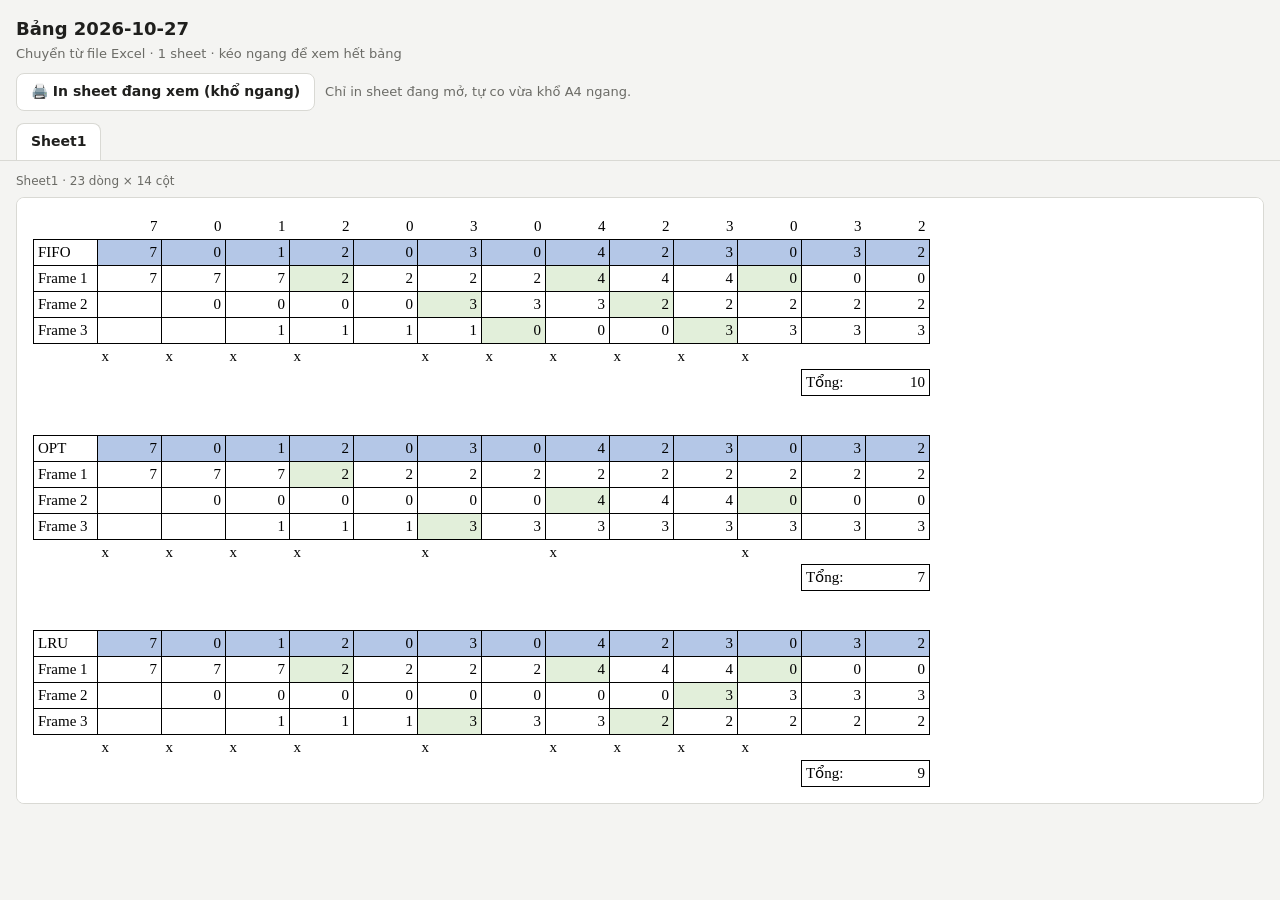
==== 6ab3d694415010bf620349e5/codes/html/utc/2026-2027/Nguyen_ly_he_dieu_hanh-1-1-26(N01)/2026-10-27/file-1/index.html @ 5e2bee85 "code: save codes/html/utc/2026-2027/Nguyen_ly_he_dieu_hanh-1-1-26(N01)/2026-10-27/file-1/index.html" ====
<!DOCTYPE html><html lang="vi"><head><meta charset="utf-8"><meta name="viewport" content="width=device-width, initial-scale=1, viewport-fit=cover"><title>Bảng 2026-10-27</title>
<style>
:root{--bg:#f4f4f2;--fg:#1f1f1d;--mut:#6b6b66;--card:#fff;--line:#d9d9d4;--acc:#1a5fb4;box-sizing:border-box;padding-top:env(safe-area-inset-top,0px);padding-bottom:env(safe-area-inset-bottom,0px)}
@media (prefers-color-scheme:dark){:root:not([data-theme="light"]){--bg:#161615;--fg:#ececea;--mut:#9a9a94;--line:#3a3a37;--acc:#7ab0ff}}
:root[data-theme="dark"]{--bg:#161615;--fg:#ececea;--mut:#9a9a94;--line:#3a3a37;--acc:#7ab0ff}
html{scroll-padding-top:env(safe-area-inset-top,0px)}
*{box-sizing:border-box}body{margin:0;background:var(--bg);color:var(--fg);font:14px/1.4 system-ui,-apple-system,"Segoe UI",Roboto,sans-serif}
header{padding:16px 16px 0}h1{font-size:18px;margin:0 0 4px}.sub{color:var(--mut);font-size:13px}
.tabs{display:flex;gap:6px;overflow-x:auto;padding:12px 16px 0;border-bottom:1px solid var(--line)}
.tab{flex:none;border:1px solid var(--line);border-bottom:none;background:transparent;color:var(--mut);padding:8px 14px;border-radius:8px 8px 0 0;font:inherit;cursor:pointer;white-space:nowrap}
.tab.on{background:var(--card);color:#1f1f1d;font-weight:600;border-color:var(--line)}
@media (prefers-color-scheme:dark){:root:not([data-theme="light"]) .tab.on{color:#1f1f1d}}
.panel{display:none;padding:12px 16px 24px}.panel.on{display:block}
.meta{color:var(--mut);font-size:12px;margin-bottom:8px}
.scroll{overflow-x:auto;border:1px solid var(--line);border-radius:8px;background:#fff}
.paper{background:#fff;color:#000;padding:16px;width:max-content;min-width:100%}
table{border-collapse:collapse;table-layout:fixed}td{padding:2px 4px;color:#000}
.note{color:var(--mut)}
.bar{display:flex;align-items:center;gap:10px;flex-wrap:wrap;margin-top:10px}
.print-btn{border:1px solid var(--line);background:var(--card);color:#1f1f1d;padding:8px 14px;border-radius:8px;font:inherit;font-weight:600;cursor:pointer}
.print-btn:hover{border-color:var(--acc)}
@page{size:A4 landscape;margin:8mm}
@media print{
  html,body{background:#fff!important}
  header,.tabs,.meta{display:none!important}
  .panel{padding:0!important}
  .scroll{overflow:visible!important;border:none!important;border-radius:0!important}
  .paper{padding:0!important;width:auto!important;min-width:0!important}
  *{-webkit-print-color-adjust:exact;print-color-adjust:exact}
  tr{break-inside:avoid}
}
</style></head><body>
<header><h1>Bảng 2026-10-27</h1><div class="sub">Chuyển từ file Excel · 1 sheet · kéo ngang để xem hết bảng</div><div class="bar"><button class="print-btn" id="printBtn" type="button">🖨️ In sheet đang xem (khổ ngang)</button><span class="sub">Chỉ in sheet đang mở, tự co vừa khổ A4 ngang.</span></div></header>
<nav class="tabs" role="tablist"><button class="tab on" data-i="0" role="tab">Sheet1</button></nav>
<section class="panel on" data-i="0"><div class="meta">Sheet1 · 23 dòng × 14 cột</div><div class="scroll"><div class="paper"><table style="width:896px"><colgroup><col style="width:64px"><col style="width:64px"><col style="width:64px"><col style="width:64px"><col style="width:64px"><col style="width:64px"><col style="width:64px"><col style="width:64px"><col style="width:64px"><col style="width:64px"><col style="width:64px"><col style="width:64px"><col style="width:64px"><col style="width:64px"></colgroup><tr style="height:20px"><td style="font-family:'Calibri','Times New Roman',serif;font-size:15px;text-align:left;vertical-align:bottom;white-space:nowrap;overflow:visible"></td><td style="font-family:'Calibri','Times New Roman',serif;font-size:15px;text-align:right;vertical-align:bottom;white-space:nowrap;overflow:visible">7</td><td style="font-family:'Calibri','Times New Roman',serif;font-size:15px;text-align:right;vertical-align:bottom;white-space:nowrap;overflow:visible">0</td><td style="font-family:'Calibri','Times New Roman',serif;font-size:15px;text-align:right;vertical-align:bottom;white-space:nowrap;overflow:visible">1</td><td style="font-family:'Calibri','Times New Roman',serif;font-size:15px;text-align:right;vertical-align:bottom;white-space:nowrap;overflow:visible">2</td><td style="font-family:'Calibri','Times New Roman',serif;font-size:15px;text-align:right;vertical-align:bottom;white-space:nowrap;overflow:visible">0</td><td style="font-family:'Calibri','Times New Roman',serif;font-size:15px;text-align:right;vertical-align:bottom;white-space:nowrap;overflow:visible">3</td><td style="font-family:'Calibri','Times New Roman',serif;font-size:15px;text-align:right;vertical-align:bottom;white-space:nowrap;overflow:visible">0</td><td style="font-family:'Calibri','Times New Roman',serif;font-size:15px;text-align:right;vertical-align:bottom;white-space:nowrap;overflow:visible">4</td><td style="font-family:'Calibri','Times New Roman',serif;font-size:15px;text-align:right;vertical-align:bottom;white-space:nowrap;overflow:visible">2</td><td style="font-family:'Calibri','Times New Roman',serif;font-size:15px;text-align:right;vertical-align:bottom;white-space:nowrap;overflow:visible">3</td><td style="font-family:'Calibri','Times New Roman',serif;font-size:15px;text-align:right;vertical-align:bottom;white-space:nowrap;overflow:visible">0</td><td style="font-family:'Calibri','Times New Roman',serif;font-size:15px;text-align:right;vertical-align:bottom;white-space:nowrap;overflow:visible">3</td><td style="font-family:'Calibri','Times New Roman',serif;font-size:15px;text-align:right;vertical-align:bottom;white-space:nowrap;overflow:visible">2</td></tr><tr style="height:20px"><td style="border-top:1px solid #000;border-left:1px solid #000;border-bottom:1px solid #000;border-right:1px solid #000;font-family:'Calibri','Times New Roman',serif;font-size:15px;text-align:left;vertical-align:bottom;white-space:nowrap;overflow:hidden;text-overflow:clip">FIFO</td><td style="border-top:1px solid #000;border-left:1px solid #000;border-bottom:1px solid #000;border-right:1px solid #000;font-family:'Calibri','Times New Roman',serif;font-size:15px;text-align:right;vertical-align:bottom;background:#b4c7e7;white-space:nowrap;overflow:hidden;text-overflow:clip">7</td><td style="border-top:1px solid #000;border-left:1px solid #000;border-bottom:1px solid #000;border-right:1px solid #000;font-family:'Calibri','Times New Roman',serif;font-size:15px;text-align:right;vertical-align:bottom;background:#b4c7e7;white-space:nowrap;overflow:hidden;text-overflow:clip">0</td><td style="border-top:1px solid #000;border-left:1px solid #000;border-bottom:1px solid #000;border-right:1px solid #000;font-family:'Calibri','Times New Roman',serif;font-size:15px;text-align:right;vertical-align:bottom;background:#b4c7e7;white-space:nowrap;overflow:hidden;text-overflow:clip">1</td><td style="border-top:1px solid #000;border-left:1px solid #000;border-bottom:1px solid #000;border-right:1px solid #000;font-family:'Calibri','Times New Roman',serif;font-size:15px;text-align:right;vertical-align:bottom;background:#b4c7e7;white-space:nowrap;overflow:hidden;text-overflow:clip">2</td><td style="border-top:1px solid #000;border-left:1px solid #000;border-bottom:1px solid #000;border-right:1px solid #000;font-family:'Calibri','Times New Roman',serif;font-size:15px;text-align:right;vertical-align:bottom;background:#b4c7e7;white-space:nowrap;overflow:hidden;text-overflow:clip">0</td><td style="border-top:1px solid #000;border-left:1px solid #000;border-bottom:1px solid #000;border-right:1px solid #000;font-family:'Calibri','Times New Roman',serif;font-size:15px;text-align:right;vertical-align:bottom;background:#b4c7e7;white-space:nowrap;overflow:hidden;text-overflow:clip">3</td><td style="border-top:1px solid #000;border-left:1px solid #000;border-bottom:1px solid #000;border-right:1px solid #000;font-family:'Calibri','Times New Roman',serif;font-size:15px;text-align:right;vertical-align:bottom;background:#b4c7e7;white-space:nowrap;overflow:hidden;text-overflow:clip">0</td><td style="border-top:1px solid #000;border-left:1px solid #000;border-bottom:1px solid #000;border-right:1px solid #000;font-family:'Calibri','Times New Roman',serif;font-size:15px;text-align:right;vertical-align:bottom;background:#b4c7e7;white-space:nowrap;overflow:hidden;text-overflow:clip">4</td><td style="border-top:1px solid #000;border-left:1px solid #000;border-bottom:1px solid #000;border-right:1px solid #000;font-family:'Calibri','Times New Roman',serif;font-size:15px;text-align:right;vertical-align:bottom;background:#b4c7e7;white-space:nowrap;overflow:hidden;text-overflow:clip">2</td><td style="border-top:1px solid #000;border-left:1px solid #000;border-bottom:1px solid #000;border-right:1px solid #000;font-family:'Calibri','Times New Roman',serif;font-size:15px;text-align:right;vertical-align:bottom;background:#b4c7e7;white-space:nowrap;overflow:hidden;text-overflow:clip">3</td><td style="border-top:1px solid #000;border-left:1px solid #000;border-bottom:1px solid #000;border-right:1px solid #000;font-family:'Calibri','Times New Roman',serif;font-size:15px;text-align:right;vertical-align:bottom;background:#b4c7e7;white-space:nowrap;overflow:hidden;text-overflow:clip">0</td><td style="border-top:1px solid #000;border-left:1px solid #000;border-bottom:1px solid #000;border-right:1px solid #000;font-family:'Calibri','Times New Roman',serif;font-size:15px;text-align:right;vertical-align:bottom;background:#b4c7e7;white-space:nowrap;overflow:hidden;text-overflow:clip">3</td><td style="border-top:1px solid #000;border-left:1px solid #000;border-bottom:1px solid #000;border-right:1px solid #000;font-family:'Calibri','Times New Roman',serif;font-size:15px;text-align:right;vertical-align:bottom;background:#b4c7e7;white-space:nowrap;overflow:hidden;text-overflow:clip">2</td></tr><tr style="height:20px"><td style="border-top:1px solid #000;border-left:1px solid #000;border-bottom:1px solid #000;border-right:1px solid #000;font-family:'Calibri','Times New Roman',serif;font-size:15px;text-align:left;vertical-align:bottom;white-space:nowrap;overflow:hidden;text-overflow:clip">Frame 1</td><td style="border-top:1px solid #000;border-left:1px solid #000;border-bottom:1px solid #000;border-right:1px solid #000;font-family:'Calibri','Times New Roman',serif;font-size:15px;text-align:right;vertical-align:bottom;white-space:nowrap;overflow:hidden;text-overflow:clip">7</td><td style="border-top:1px solid #000;border-left:1px solid #000;border-bottom:1px solid #000;border-right:1px solid #000;font-family:'Calibri','Times New Roman',serif;font-size:15px;text-align:right;vertical-align:bottom;white-space:nowrap;overflow:hidden;text-overflow:clip">7</td><td style="border-top:1px solid #000;border-left:1px solid #000;border-bottom:1px solid #000;border-right:1px solid #000;font-family:'Calibri','Times New Roman',serif;font-size:15px;text-align:right;vertical-align:bottom;white-space:nowrap;overflow:hidden;text-overflow:clip">7</td><td style="border-top:1px solid #000;border-left:1px solid #000;border-bottom:1px solid #000;border-right:1px solid #000;font-family:'Calibri','Times New Roman',serif;font-size:15px;text-align:right;vertical-align:bottom;background:#e2efda;white-space:nowrap;overflow:hidden;text-overflow:clip">2</td><td style="border-top:1px solid #000;border-left:1px solid #000;border-bottom:1px solid #000;border-right:1px solid #000;font-family:'Calibri','Times New Roman',serif;font-size:15px;text-align:right;vertical-align:bottom;white-space:nowrap;overflow:hidden;text-overflow:clip">2</td><td style="border-top:1px solid #000;border-left:1px solid #000;border-bottom:1px solid #000;border-right:1px solid #000;font-family:'Calibri','Times New Roman',serif;font-size:15px;text-align:right;vertical-align:bottom;white-space:nowrap;overflow:hidden;text-overflow:clip">2</td><td style="border-top:1px solid #000;border-left:1px solid #000;border-bottom:1px solid #000;border-right:1px solid #000;font-family:'Calibri','Times New Roman',serif;font-size:15px;text-align:right;vertical-align:bottom;white-space:nowrap;overflow:hidden;text-overflow:clip">2</td><td style="border-top:1px solid #000;border-left:1px solid #000;border-bottom:1px solid #000;border-right:1px solid #000;font-family:'Calibri','Times New Roman',serif;font-size:15px;text-align:right;vertical-align:bottom;background:#e2efda;white-space:nowrap;overflow:hidden;text-overflow:clip">4</td><td style="border-top:1px solid #000;border-left:1px solid #000;border-bottom:1px solid #000;border-right:1px solid #000;font-family:'Calibri','Times New Roman',serif;font-size:15px;text-align:right;vertical-align:bottom;white-space:nowrap;overflow:hidden;text-overflow:clip">4</td><td style="border-top:1px solid #000;border-left:1px solid #000;border-bottom:1px solid #000;border-right:1px solid #000;font-family:'Calibri','Times New Roman',serif;font-size:15px;text-align:right;vertical-align:bottom;white-space:nowrap;overflow:hidden;text-overflow:clip">4</td><td style="border-top:1px solid #000;border-left:1px solid #000;border-bottom:1px solid #000;border-right:1px solid #000;font-family:'Calibri','Times New Roman',serif;font-size:15px;text-align:right;vertical-align:bottom;background:#e2efda;white-space:nowrap;overflow:hidden;text-overflow:clip">0</td><td style="border-top:1px solid #000;border-left:1px solid #000;border-bottom:1px solid #000;border-right:1px solid #000;font-family:'Calibri','Times New Roman',serif;font-size:15px;text-align:right;vertical-align:bottom;white-space:nowrap;overflow:hidden;text-overflow:clip">0</td><td style="border-top:1px solid #000;border-left:1px solid #000;border-bottom:1px solid #000;border-right:1px solid #000;font-family:'Calibri','Times New Roman',serif;font-size:15px;text-align:right;vertical-align:bottom;white-space:nowrap;overflow:hidden;text-overflow:clip">0</td></tr><tr style="height:20px"><td style="border-top:1px solid #000;border-left:1px solid #000;border-bottom:1px solid #000;border-right:1px solid #000;font-family:'Calibri','Times New Roman',serif;font-size:15px;text-align:left;vertical-align:bottom;white-space:nowrap;overflow:hidden;text-overflow:clip">Frame 2</td><td style="border-top:1px solid #000;border-left:1px solid #000;border-bottom:1px solid #000;border-right:1px solid #000;font-family:'Calibri','Times New Roman',serif;font-size:15px;text-align:left;vertical-align:bottom;white-space:nowrap;overflow:hidden;text-overflow:clip"></td><td style="border-top:1px solid #000;border-left:1px solid #000;border-bottom:1px solid #000;border-right:1px solid #000;font-family:'Calibri','Times New Roman',serif;font-size:15px;text-align:right;vertical-align:bottom;white-space:nowrap;overflow:hidden;text-overflow:clip">0</td><td style="border-top:1px solid #000;border-left:1px solid #000;border-bottom:1px solid #000;border-right:1px solid #000;font-family:'Calibri','Times New Roman',serif;font-size:15px;text-align:right;vertical-align:bottom;white-space:nowrap;overflow:hidden;text-overflow:clip">0</td><td style="border-top:1px solid #000;border-left:1px solid #000;border-bottom:1px solid #000;border-right:1px solid #000;font-family:'Calibri','Times New Roman',serif;font-size:15px;text-align:right;vertical-align:bottom;white-space:nowrap;overflow:hidden;text-overflow:clip">0</td><td style="border-top:1px solid #000;border-left:1px solid #000;border-bottom:1px solid #000;border-right:1px solid #000;font-family:'Calibri','Times New Roman',serif;font-size:15px;text-align:right;vertical-align:bottom;white-space:nowrap;overflow:hidden;text-overflow:clip">0</td><td style="border-top:1px solid #000;border-left:1px solid #000;border-bottom:1px solid #000;border-right:1px solid #000;font-family:'Calibri','Times New Roman',serif;font-size:15px;text-align:right;vertical-align:bottom;background:#e2efda;white-space:nowrap;overflow:hidden;text-overflow:clip">3</td><td style="border-top:1px solid #000;border-left:1px solid #000;border-bottom:1px solid #000;border-right:1px solid #000;font-family:'Calibri','Times New Roman',serif;font-size:15px;text-align:right;vertical-align:bottom;white-space:nowrap;overflow:hidden;text-overflow:clip">3</td><td style="border-top:1px solid #000;border-left:1px solid #000;border-bottom:1px solid #000;border-right:1px solid #000;font-family:'Calibri','Times New Roman',serif;font-size:15px;text-align:right;vertical-align:bottom;white-space:nowrap;overflow:hidden;text-overflow:clip">3</td><td style="border-top:1px solid #000;border-left:1px solid #000;border-bottom:1px solid #000;border-right:1px solid #000;font-family:'Calibri','Times New Roman',serif;font-size:15px;text-align:right;vertical-align:bottom;background:#e2efda;white-space:nowrap;overflow:hidden;text-overflow:clip">2</td><td style="border-top:1px solid #000;border-left:1px solid #000;border-bottom:1px solid #000;border-right:1px solid #000;font-family:'Calibri','Times New Roman',serif;font-size:15px;text-align:right;vertical-align:bottom;white-space:nowrap;overflow:hidden;text-overflow:clip">2</td><td style="border-top:1px solid #000;border-left:1px solid #000;border-bottom:1px solid #000;border-right:1px solid #000;font-family:'Calibri','Times New Roman',serif;font-size:15px;text-align:right;vertical-align:bottom;white-space:nowrap;overflow:hidden;text-overflow:clip">2</td><td style="border-top:1px solid #000;border-left:1px solid #000;border-bottom:1px solid #000;border-right:1px solid #000;font-family:'Calibri','Times New Roman',serif;font-size:15px;text-align:right;vertical-align:bottom;white-space:nowrap;overflow:hidden;text-overflow:clip">2</td><td style="border-top:1px solid #000;border-left:1px solid #000;border-bottom:1px solid #000;border-right:1px solid #000;font-family:'Calibri','Times New Roman',serif;font-size:15px;text-align:right;vertical-align:bottom;white-space:nowrap;overflow:hidden;text-overflow:clip">2</td></tr><tr style="height:20px"><td style="border-top:1px solid #000;border-left:1px solid #000;border-bottom:1px solid #000;border-right:1px solid #000;font-family:'Calibri','Times New Roman',serif;font-size:15px;text-align:left;vertical-align:bottom;white-space:nowrap;overflow:hidden;text-overflow:clip">Frame 3</td><td style="border-top:1px solid #000;border-left:1px solid #000;border-bottom:1px solid #000;border-right:1px solid #000;font-family:'Calibri','Times New Roman',serif;font-size:15px;text-align:left;vertical-align:bottom;white-space:nowrap;overflow:hidden;text-overflow:clip"></td><td style="border-top:1px solid #000;border-left:1px solid #000;border-bottom:1px solid #000;border-right:1px solid #000;font-family:'Calibri','Times New Roman',serif;font-size:15px;text-align:left;vertical-align:bottom;white-space:nowrap;overflow:hidden;text-overflow:clip"></td><td style="border-top:1px solid #000;border-left:1px solid #000;border-bottom:1px solid #000;border-right:1px solid #000;font-family:'Calibri','Times New Roman',serif;font-size:15px;text-align:right;vertical-align:bottom;white-space:nowrap;overflow:hidden;text-overflow:clip">1</td><td style="border-top:1px solid #000;border-left:1px solid #000;border-bottom:1px solid #000;border-right:1px solid #000;font-family:'Calibri','Times New Roman',serif;font-size:15px;text-align:right;vertical-align:bottom;white-space:nowrap;overflow:hidden;text-overflow:clip">1</td><td style="border-top:1px solid #000;border-left:1px solid #000;border-bottom:1px solid #000;border-right:1px solid #000;font-family:'Calibri','Times New Roman',serif;font-size:15px;text-align:right;vertical-align:bottom;white-space:nowrap;overflow:hidden;text-overflow:clip">1</td><td style="border-top:1px solid #000;border-left:1px solid #000;border-bottom:1px solid #000;border-right:1px solid #000;font-family:'Calibri','Times New Roman',serif;font-size:15px;text-align:right;vertical-align:bottom;white-space:nowrap;overflow:hidden;text-overflow:clip">1</td><td style="border-top:1px solid #000;border-left:1px solid #000;border-bottom:1px solid #000;border-right:1px solid #000;font-family:'Calibri','Times New Roman',serif;font-size:15px;text-align:right;vertical-align:bottom;background:#e2efda;white-space:nowrap;overflow:hidden;text-overflow:clip">0</td><td style="border-top:1px solid #000;border-left:1px solid #000;border-bottom:1px solid #000;border-right:1px solid #000;font-family:'Calibri','Times New Roman',serif;font-size:15px;text-align:right;vertical-align:bottom;white-space:nowrap;overflow:hidden;text-overflow:clip">0</td><td style="border-top:1px solid #000;border-left:1px solid #000;border-bottom:1px solid #000;border-right:1px solid #000;font-family:'Calibri','Times New Roman',serif;font-size:15px;text-align:right;vertical-align:bottom;white-space:nowrap;overflow:hidden;text-overflow:clip">0</td><td style="border-top:1px solid #000;border-left:1px solid #000;border-bottom:1px solid #000;border-right:1px solid #000;font-family:'Calibri','Times New Roman',serif;font-size:15px;text-align:right;vertical-align:bottom;background:#e2efda;white-space:nowrap;overflow:hidden;text-overflow:clip">3</td><td style="border-top:1px solid #000;border-left:1px solid #000;border-bottom:1px solid #000;border-right:1px solid #000;font-family:'Calibri','Times New Roman',serif;font-size:15px;text-align:right;vertical-align:bottom;white-space:nowrap;overflow:hidden;text-overflow:clip">3</td><td style="border-top:1px solid #000;border-left:1px solid #000;border-bottom:1px solid #000;border-right:1px solid #000;font-family:'Calibri','Times New Roman',serif;font-size:15px;text-align:right;vertical-align:bottom;white-space:nowrap;overflow:hidden;text-overflow:clip">3</td><td style="border-top:1px solid #000;border-left:1px solid #000;border-bottom:1px solid #000;border-right:1px solid #000;font-family:'Calibri','Times New Roman',serif;font-size:15px;text-align:right;vertical-align:bottom;white-space:nowrap;overflow:hidden;text-overflow:clip">3</td></tr><tr style="height:20px"><td style="font-family:'Calibri','Times New Roman',serif;font-size:15px;text-align:left;vertical-align:bottom;white-space:nowrap;overflow:visible"></td><td style="font-family:'Calibri','Times New Roman',serif;font-size:15px;text-align:left;vertical-align:bottom;white-space:nowrap;overflow:visible">x</td><td style="font-family:'Calibri','Times New Roman',serif;font-size:15px;text-align:left;vertical-align:bottom;white-space:nowrap;overflow:visible">x</td><td style="font-family:'Calibri','Times New Roman',serif;font-size:15px;text-align:left;vertical-align:bottom;white-space:nowrap;overflow:visible">x</td><td style="font-family:'Calibri','Times New Roman',serif;font-size:15px;text-align:left;vertical-align:bottom;white-space:nowrap;overflow:visible">x</td><td style="font-family:'Calibri','Times New Roman',serif;font-size:15px;text-align:left;vertical-align:bottom;white-space:nowrap;overflow:visible"></td><td style="font-family:'Calibri','Times New Roman',serif;font-size:15px;text-align:left;vertical-align:bottom;white-space:nowrap;overflow:visible">x</td><td style="font-family:'Calibri','Times New Roman',serif;font-size:15px;text-align:left;vertical-align:bottom;white-space:nowrap;overflow:visible">x</td><td style="font-family:'Calibri','Times New Roman',serif;font-size:15px;text-align:left;vertical-align:bottom;white-space:nowrap;overflow:visible">x</td><td style="font-family:'Calibri','Times New Roman',serif;font-size:15px;text-align:left;vertical-align:bottom;white-space:nowrap;overflow:visible">x</td><td style="font-family:'Calibri','Times New Roman',serif;font-size:15px;text-align:left;vertical-align:bottom;white-space:nowrap;overflow:visible">x</td><td style="font-family:'Calibri','Times New Roman',serif;font-size:15px;text-align:left;vertical-align:bottom;white-space:nowrap;overflow:visible">x</td><td style="font-family:'Calibri','Times New Roman',serif;font-size:15px;text-align:left;vertical-align:bottom;white-space:nowrap;overflow:visible"></td><td style="font-family:'Calibri','Times New Roman',serif;font-size:15px;text-align:left;vertical-align:bottom;white-space:nowrap;overflow:visible"></td></tr><tr style="height:20px"><td style="font-family:'Calibri','Times New Roman',serif;font-size:15px;text-align:left;vertical-align:bottom;white-space:nowrap;overflow:visible"></td><td style="font-family:'Calibri','Times New Roman',serif;font-size:15px;text-align:left;vertical-align:bottom;white-space:nowrap;overflow:visible"></td><td style="font-family:'Calibri','Times New Roman',serif;font-size:15px;text-align:left;vertical-align:bottom;white-space:nowrap;overflow:visible"></td><td style="font-family:'Calibri','Times New Roman',serif;font-size:15px;text-align:left;vertical-align:bottom;white-space:nowrap;overflow:visible"></td><td style="font-family:'Calibri','Times New Roman',serif;font-size:15px;text-align:left;vertical-align:bottom;white-space:nowrap;overflow:visible"></td><td style="font-family:'Calibri','Times New Roman',serif;font-size:15px;text-align:left;vertical-align:bottom;white-space:nowrap;overflow:visible"></td><td style="font-family:'Calibri','Times New Roman',serif;font-size:15px;text-align:left;vertical-align:bottom;white-space:nowrap;overflow:visible"></td><td style="font-family:'Calibri','Times New Roman',serif;font-size:15px;text-align:left;vertical-align:bottom;white-space:nowrap;overflow:visible"></td><td style="font-family:'Calibri','Times New Roman',serif;font-size:15px;text-align:left;vertical-align:bottom;white-space:nowrap;overflow:visible"></td><td style="font-family:'Calibri','Times New Roman',serif;font-size:15px;text-align:left;vertical-align:bottom;white-space:nowrap;overflow:visible"></td><td style="font-family:'Calibri','Times New Roman',serif;font-size:15px;text-align:left;vertical-align:bottom;white-space:nowrap;overflow:visible"></td><td style="font-family:'Calibri','Times New Roman',serif;font-size:15px;text-align:left;vertical-align:bottom;white-space:nowrap;overflow:visible"></td><td style="border-top:1px solid #000;border-left:1px solid #000;border-bottom:1px solid #000;font-family:'Calibri','Times New Roman',serif;font-size:15px;text-align:left;vertical-align:bottom;white-space:nowrap;overflow:hidden;text-overflow:clip">Tổng:</td><td style="border-top:1px solid #000;border-bottom:1px solid #000;border-right:1px solid #000;font-family:'Calibri','Times New Roman',serif;font-size:15px;text-align:right;vertical-align:bottom;white-space:nowrap;overflow:hidden;text-overflow:clip">10</td></tr><tr style="height:20px"><td style="font-family:'Calibri','Times New Roman',serif;font-size:15px;text-align:left;vertical-align:bottom;white-space:nowrap;overflow:visible"></td><td style="font-family:'Calibri','Times New Roman',serif;font-size:15px;text-align:left;vertical-align:bottom;white-space:nowrap;overflow:visible"></td><td style="font-family:'Calibri','Times New Roman',serif;font-size:15px;text-align:left;vertical-align:bottom;white-space:nowrap;overflow:visible"></td><td style="font-family:'Calibri','Times New Roman',serif;font-size:15px;text-align:left;vertical-align:bottom;white-space:nowrap;overflow:visible"></td><td style="font-family:'Calibri','Times New Roman',serif;font-size:15px;text-align:left;vertical-align:bottom;white-space:nowrap;overflow:visible"></td><td style="font-family:'Calibri','Times New Roman',serif;font-size:15px;text-align:left;vertical-align:bottom;white-space:nowrap;overflow:visible"></td><td style="font-family:'Calibri','Times New Roman',serif;font-size:15px;text-align:left;vertical-align:bottom;white-space:nowrap;overflow:visible"></td><td style="font-family:'Calibri','Times New Roman',serif;font-size:15px;text-align:left;vertical-align:bottom;white-space:nowrap;overflow:visible"></td><td style="font-family:'Calibri','Times New Roman',serif;font-size:15px;text-align:left;vertical-align:bottom;white-space:nowrap;overflow:visible"></td><td style="font-family:'Calibri','Times New Roman',serif;font-size:15px;text-align:left;vertical-align:bottom;white-space:nowrap;overflow:visible"></td><td style="font-family:'Calibri','Times New Roman',serif;font-size:15px;text-align:left;vertical-align:bottom;white-space:nowrap;overflow:visible"></td><td style="font-family:'Calibri','Times New Roman',serif;font-size:15px;text-align:left;vertical-align:bottom;white-space:nowrap;overflow:visible"></td><td style="font-family:'Calibri','Times New Roman',serif;font-size:15px;text-align:left;vertical-align:bottom;white-space:nowrap;overflow:visible"></td><td style="font-family:'Calibri','Times New Roman',serif;font-size:15px;text-align:left;vertical-align:bottom;white-space:nowrap;overflow:visible"></td></tr><tr style="height:20px"><td style="font-family:'Calibri','Times New Roman',serif;font-size:15px;text-align:left;vertical-align:bottom;white-space:nowrap;overflow:visible"></td><td style="font-family:'Calibri','Times New Roman',serif;font-size:15px;text-align:left;vertical-align:bottom;white-space:nowrap;overflow:visible"></td><td style="font-family:'Calibri','Times New Roman',serif;font-size:15px;text-align:left;vertical-align:bottom;white-space:nowrap;overflow:visible"></td><td style="font-family:'Calibri','Times New Roman',serif;font-size:15px;text-align:left;vertical-align:bottom;white-space:nowrap;overflow:visible"></td><td style="font-family:'Calibri','Times New Roman',serif;font-size:15px;text-align:left;vertical-align:bottom;white-space:nowrap;overflow:visible"></td><td style="font-family:'Calibri','Times New Roman',serif;font-size:15px;text-align:left;vertical-align:bottom;white-space:nowrap;overflow:visible"></td><td style="font-family:'Calibri','Times New Roman',serif;font-size:15px;text-align:left;vertical-align:bottom;white-space:nowrap;overflow:visible"></td><td style="font-family:'Calibri','Times New Roman',serif;font-size:15px;text-align:left;vertical-align:bottom;white-space:nowrap;overflow:visible"></td><td style="font-family:'Calibri','Times New Roman',serif;font-size:15px;text-align:left;vertical-align:bottom;white-space:nowrap;overflow:visible"></td><td style="font-family:'Calibri','Times New Roman',serif;font-size:15px;text-align:left;vertical-align:bottom;white-space:nowrap;overflow:visible"></td><td style="font-family:'Calibri','Times New Roman',serif;font-size:15px;text-align:left;vertical-align:bottom;white-space:nowrap;overflow:visible"></td><td style="font-family:'Calibri','Times New Roman',serif;font-size:15px;text-align:left;vertical-align:bottom;white-space:nowrap;overflow:visible"></td><td style="font-family:'Calibri','Times New Roman',serif;font-size:15px;text-align:left;vertical-align:bottom;white-space:nowrap;overflow:visible"></td><td style="font-family:'Calibri','Times New Roman',serif;font-size:15px;text-align:left;vertical-align:bottom;white-space:nowrap;overflow:visible"></td></tr><tr style="height:20px"><td style="border-top:1px solid #000;border-left:1px solid #000;border-bottom:1px solid #000;border-right:1px solid #000;font-family:'Calibri','Times New Roman',serif;font-size:15px;text-align:left;vertical-align:bottom;white-space:nowrap;overflow:hidden;text-overflow:clip">OPT</td><td style="border-top:1px solid #000;border-left:1px solid #000;border-bottom:1px solid #000;border-right:1px solid #000;font-family:'Calibri','Times New Roman',serif;font-size:15px;text-align:right;vertical-align:bottom;background:#b4c7e7;white-space:nowrap;overflow:hidden;text-overflow:clip">7</td><td style="border-top:1px solid #000;border-left:1px solid #000;border-bottom:1px solid #000;border-right:1px solid #000;font-family:'Calibri','Times New Roman',serif;font-size:15px;text-align:right;vertical-align:bottom;background:#b4c7e7;white-space:nowrap;overflow:hidden;text-overflow:clip">0</td><td style="border-top:1px solid #000;border-left:1px solid #000;border-bottom:1px solid #000;border-right:1px solid #000;font-family:'Calibri','Times New Roman',serif;font-size:15px;text-align:right;vertical-align:bottom;background:#b4c7e7;white-space:nowrap;overflow:hidden;text-overflow:clip">1</td><td style="border-top:1px solid #000;border-left:1px solid #000;border-bottom:1px solid #000;border-right:1px solid #000;font-family:'Calibri','Times New Roman',serif;font-size:15px;text-align:right;vertical-align:bottom;background:#b4c7e7;white-space:nowrap;overflow:hidden;text-overflow:clip">2</td><td style="border-top:1px solid #000;border-left:1px solid #000;border-bottom:1px solid #000;border-right:1px solid #000;font-family:'Calibri','Times New Roman',serif;font-size:15px;text-align:right;vertical-align:bottom;background:#b4c7e7;white-space:nowrap;overflow:hidden;text-overflow:clip">0</td><td style="border-top:1px solid #000;border-left:1px solid #000;border-bottom:1px solid #000;border-right:1px solid #000;font-family:'Calibri','Times New Roman',serif;font-size:15px;text-align:right;vertical-align:bottom;background:#b4c7e7;white-space:nowrap;overflow:hidden;text-overflow:clip">3</td><td style="border-top:1px solid #000;border-left:1px solid #000;border-bottom:1px solid #000;border-right:1px solid #000;font-family:'Calibri','Times New Roman',serif;font-size:15px;text-align:right;vertical-align:bottom;background:#b4c7e7;white-space:nowrap;overflow:hidden;text-overflow:clip">0</td><td style="border-top:1px solid #000;border-left:1px solid #000;border-bottom:1px solid #000;border-right:1px solid #000;font-family:'Calibri','Times New Roman',serif;font-size:15px;text-align:right;vertical-align:bottom;background:#b4c7e7;white-space:nowrap;overflow:hidden;text-overflow:clip">4</td><td style="border-top:1px solid #000;border-left:1px solid #000;border-bottom:1px solid #000;border-right:1px solid #000;font-family:'Calibri','Times New Roman',serif;font-size:15px;text-align:right;vertical-align:bottom;background:#b4c7e7;white-space:nowrap;overflow:hidden;text-overflow:clip">2</td><td style="border-top:1px solid #000;border-left:1px solid #000;border-bottom:1px solid #000;border-right:1px solid #000;font-family:'Calibri','Times New Roman',serif;font-size:15px;text-align:right;vertical-align:bottom;background:#b4c7e7;white-space:nowrap;overflow:hidden;text-overflow:clip">3</td><td style="border-top:1px solid #000;border-left:1px solid #000;border-bottom:1px solid #000;border-right:1px solid #000;font-family:'Calibri','Times New Roman',serif;font-size:15px;text-align:right;vertical-align:bottom;background:#b4c7e7;white-space:nowrap;overflow:hidden;text-overflow:clip">0</td><td style="border-top:1px solid #000;border-left:1px solid #000;border-bottom:1px solid #000;border-right:1px solid #000;font-family:'Calibri','Times New Roman',serif;font-size:15px;text-align:right;vertical-align:bottom;background:#b4c7e7;white-space:nowrap;overflow:hidden;text-overflow:clip">3</td><td style="border-top:1px solid #000;border-left:1px solid #000;border-bottom:1px solid #000;border-right:1px solid #000;font-family:'Calibri','Times New Roman',serif;font-size:15px;text-align:right;vertical-align:bottom;background:#b4c7e7;white-space:nowrap;overflow:hidden;text-overflow:clip">2</td></tr><tr style="height:20px"><td style="border-top:1px solid #000;border-left:1px solid #000;border-bottom:1px solid #000;border-right:1px solid #000;font-family:'Calibri','Times New Roman',serif;font-size:15px;text-align:left;vertical-align:bottom;white-space:nowrap;overflow:hidden;text-overflow:clip">Frame 1</td><td style="border-top:1px solid #000;border-left:1px solid #000;border-bottom:1px solid #000;border-right:1px solid #000;font-family:'Calibri','Times New Roman',serif;font-size:15px;text-align:right;vertical-align:bottom;white-space:nowrap;overflow:hidden;text-overflow:clip">7</td><td style="border-top:1px solid #000;border-left:1px solid #000;border-bottom:1px solid #000;border-right:1px solid #000;font-family:'Calibri','Times New Roman',serif;font-size:15px;text-align:right;vertical-align:bottom;white-space:nowrap;overflow:hidden;text-overflow:clip">7</td><td style="border-top:1px solid #000;border-left:1px solid #000;border-bottom:1px solid #000;border-right:1px solid #000;font-family:'Calibri','Times New Roman',serif;font-size:15px;text-align:right;vertical-align:bottom;white-space:nowrap;overflow:hidden;text-overflow:clip">7</td><td style="border-top:1px solid #000;border-left:1px solid #000;border-bottom:1px solid #000;border-right:1px solid #000;font-family:'Calibri','Times New Roman',serif;font-size:15px;text-align:right;vertical-align:bottom;background:#e2efda;white-space:nowrap;overflow:hidden;text-overflow:clip">2</td><td style="border-top:1px solid #000;border-left:1px solid #000;border-bottom:1px solid #000;border-right:1px solid #000;font-family:'Calibri','Times New Roman',serif;font-size:15px;text-align:right;vertical-align:bottom;white-space:nowrap;overflow:hidden;text-overflow:clip">2</td><td style="border-top:1px solid #000;border-left:1px solid #000;border-bottom:1px solid #000;border-right:1px solid #000;font-family:'Calibri','Times New Roman',serif;font-size:15px;text-align:right;vertical-align:bottom;white-space:nowrap;overflow:hidden;text-overflow:clip">2</td><td style="border-top:1px solid #000;border-left:1px solid #000;border-bottom:1px solid #000;border-right:1px solid #000;font-family:'Calibri','Times New Roman',serif;font-size:15px;text-align:right;vertical-align:bottom;white-space:nowrap;overflow:hidden;text-overflow:clip">2</td><td style="border-top:1px solid #000;border-left:1px solid #000;border-bottom:1px solid #000;border-right:1px solid #000;font-family:'Calibri','Times New Roman',serif;font-size:15px;text-align:right;vertical-align:bottom;white-space:nowrap;overflow:hidden;text-overflow:clip">2</td><td style="border-top:1px solid #000;border-left:1px solid #000;border-bottom:1px solid #000;border-right:1px solid #000;font-family:'Calibri','Times New Roman',serif;font-size:15px;text-align:right;vertical-align:bottom;white-space:nowrap;overflow:hidden;text-overflow:clip">2</td><td style="border-top:1px solid #000;border-left:1px solid #000;border-bottom:1px solid #000;border-right:1px solid #000;font-family:'Calibri','Times New Roman',serif;font-size:15px;text-align:right;vertical-align:bottom;white-space:nowrap;overflow:hidden;text-overflow:clip">2</td><td style="border-top:1px solid #000;border-left:1px solid #000;border-bottom:1px solid #000;border-right:1px solid #000;font-family:'Calibri','Times New Roman',serif;font-size:15px;text-align:right;vertical-align:bottom;white-space:nowrap;overflow:hidden;text-overflow:clip">2</td><td style="border-top:1px solid #000;border-left:1px solid #000;border-bottom:1px solid #000;border-right:1px solid #000;font-family:'Calibri','Times New Roman',serif;font-size:15px;text-align:right;vertical-align:bottom;white-space:nowrap;overflow:hidden;text-overflow:clip">2</td><td style="border-top:1px solid #000;border-left:1px solid #000;border-bottom:1px solid #000;border-right:1px solid #000;font-family:'Calibri','Times New Roman',serif;font-size:15px;text-align:right;vertical-align:bottom;white-space:nowrap;overflow:hidden;text-overflow:clip">2</td></tr><tr style="height:20px"><td style="border-top:1px solid #000;border-left:1px solid #000;border-bottom:1px solid #000;border-right:1px solid #000;font-family:'Calibri','Times New Roman',serif;font-size:15px;text-align:left;vertical-align:bottom;white-space:nowrap;overflow:hidden;text-overflow:clip">Frame 2</td><td style="border-top:1px solid #000;border-left:1px solid #000;border-bottom:1px solid #000;border-right:1px solid #000;font-family:'Calibri','Times New Roman',serif;font-size:15px;text-align:left;vertical-align:bottom;white-space:nowrap;overflow:hidden;text-overflow:clip"></td><td style="border-top:1px solid #000;border-left:1px solid #000;border-bottom:1px solid #000;border-right:1px solid #000;font-family:'Calibri','Times New Roman',serif;font-size:15px;text-align:right;vertical-align:bottom;white-space:nowrap;overflow:hidden;text-overflow:clip">0</td><td style="border-top:1px solid #000;border-left:1px solid #000;border-bottom:1px solid #000;border-right:1px solid #000;font-family:'Calibri','Times New Roman',serif;font-size:15px;text-align:right;vertical-align:bottom;white-space:nowrap;overflow:hidden;text-overflow:clip">0</td><td style="border-top:1px solid #000;border-left:1px solid #000;border-bottom:1px solid #000;border-right:1px solid #000;font-family:'Calibri','Times New Roman',serif;font-size:15px;text-align:right;vertical-align:bottom;white-space:nowrap;overflow:hidden;text-overflow:clip">0</td><td style="border-top:1px solid #000;border-left:1px solid #000;border-bottom:1px solid #000;border-right:1px solid #000;font-family:'Calibri','Times New Roman',serif;font-size:15px;text-align:right;vertical-align:bottom;white-space:nowrap;overflow:hidden;text-overflow:clip">0</td><td style="border-top:1px solid #000;border-left:1px solid #000;border-bottom:1px solid #000;border-right:1px solid #000;font-family:'Calibri','Times New Roman',serif;font-size:15px;text-align:right;vertical-align:bottom;white-space:nowrap;overflow:hidden;text-overflow:clip">0</td><td style="border-top:1px solid #000;border-left:1px solid #000;border-bottom:1px solid #000;border-right:1px solid #000;font-family:'Calibri','Times New Roman',serif;font-size:15px;text-align:right;vertical-align:bottom;white-space:nowrap;overflow:hidden;text-overflow:clip">0</td><td style="border-top:1px solid #000;border-left:1px solid #000;border-bottom:1px solid #000;border-right:1px solid #000;font-family:'Calibri','Times New Roman',serif;font-size:15px;text-align:right;vertical-align:bottom;background:#e2efda;white-space:nowrap;overflow:hidden;text-overflow:clip">4</td><td style="border-top:1px solid #000;border-left:1px solid #000;border-bottom:1px solid #000;border-right:1px solid #000;font-family:'Calibri','Times New Roman',serif;font-size:15px;text-align:right;vertical-align:bottom;white-space:nowrap;overflow:hidden;text-overflow:clip">4</td><td style="border-top:1px solid #000;border-left:1px solid #000;border-bottom:1px solid #000;border-right:1px solid #000;font-family:'Calibri','Times New Roman',serif;font-size:15px;text-align:right;vertical-align:bottom;white-space:nowrap;overflow:hidden;text-overflow:clip">4</td><td style="border-top:1px solid #000;border-left:1px solid #000;border-bottom:1px solid #000;border-right:1px solid #000;font-family:'Calibri','Times New Roman',serif;font-size:15px;text-align:right;vertical-align:bottom;background:#e2efda;white-space:nowrap;overflow:hidden;text-overflow:clip">0</td><td style="border-top:1px solid #000;border-left:1px solid #000;border-bottom:1px solid #000;border-right:1px solid #000;font-family:'Calibri','Times New Roman',serif;font-size:15px;text-align:right;vertical-align:bottom;white-space:nowrap;overflow:hidden;text-overflow:clip">0</td><td style="border-top:1px solid #000;border-left:1px solid #000;border-bottom:1px solid #000;border-right:1px solid #000;font-family:'Calibri','Times New Roman',serif;font-size:15px;text-align:right;vertical-align:bottom;white-space:nowrap;overflow:hidden;text-overflow:clip">0</td></tr><tr style="height:20px"><td style="border-top:1px solid #000;border-left:1px solid #000;border-bottom:1px solid #000;border-right:1px solid #000;font-family:'Calibri','Times New Roman',serif;font-size:15px;text-align:left;vertical-align:bottom;white-space:nowrap;overflow:hidden;text-overflow:clip">Frame 3</td><td style="border-top:1px solid #000;border-left:1px solid #000;border-bottom:1px solid #000;border-right:1px solid #000;font-family:'Calibri','Times New Roman',serif;font-size:15px;text-align:left;vertical-align:bottom;white-space:nowrap;overflow:hidden;text-overflow:clip"></td><td style="border-top:1px solid #000;border-left:1px solid #000;border-bottom:1px solid #000;border-right:1px solid #000;font-family:'Calibri','Times New Roman',serif;font-size:15px;text-align:left;vertical-align:bottom;white-space:nowrap;overflow:hidden;text-overflow:clip"></td><td style="border-top:1px solid #000;border-left:1px solid #000;border-bottom:1px solid #000;border-right:1px solid #000;font-family:'Calibri','Times New Roman',serif;font-size:15px;text-align:right;vertical-align:bottom;white-space:nowrap;overflow:hidden;text-overflow:clip">1</td><td style="border-top:1px solid #000;border-left:1px solid #000;border-bottom:1px solid #000;border-right:1px solid #000;font-family:'Calibri','Times New Roman',serif;font-size:15px;text-align:right;vertical-align:bottom;white-space:nowrap;overflow:hidden;text-overflow:clip">1</td><td style="border-top:1px solid #000;border-left:1px solid #000;border-bottom:1px solid #000;border-right:1px solid #000;font-family:'Calibri','Times New Roman',serif;font-size:15px;text-align:right;vertical-align:bottom;white-space:nowrap;overflow:hidden;text-overflow:clip">1</td><td style="border-top:1px solid #000;border-left:1px solid #000;border-bottom:1px solid #000;border-right:1px solid #000;font-family:'Calibri','Times New Roman',serif;font-size:15px;text-align:right;vertical-align:bottom;background:#e2efda;white-space:nowrap;overflow:hidden;text-overflow:clip">3</td><td style="border-top:1px solid #000;border-left:1px solid #000;border-bottom:1px solid #000;border-right:1px solid #000;font-family:'Calibri','Times New Roman',serif;font-size:15px;text-align:right;vertical-align:bottom;white-space:nowrap;overflow:hidden;text-overflow:clip">3</td><td style="border-top:1px solid #000;border-left:1px solid #000;border-bottom:1px solid #000;border-right:1px solid #000;font-family:'Calibri','Times New Roman',serif;font-size:15px;text-align:right;vertical-align:bottom;white-space:nowrap;overflow:hidden;text-overflow:clip">3</td><td style="border-top:1px solid #000;border-left:1px solid #000;border-bottom:1px solid #000;border-right:1px solid #000;font-family:'Calibri','Times New Roman',serif;font-size:15px;text-align:right;vertical-align:bottom;white-space:nowrap;overflow:hidden;text-overflow:clip">3</td><td style="border-top:1px solid #000;border-left:1px solid #000;border-bottom:1px solid #000;border-right:1px solid #000;font-family:'Calibri','Times New Roman',serif;font-size:15px;text-align:right;vertical-align:bottom;white-space:nowrap;overflow:hidden;text-overflow:clip">3</td><td style="border-top:1px solid #000;border-left:1px solid #000;border-bottom:1px solid #000;border-right:1px solid #000;font-family:'Calibri','Times New Roman',serif;font-size:15px;text-align:right;vertical-align:bottom;white-space:nowrap;overflow:hidden;text-overflow:clip">3</td><td style="border-top:1px solid #000;border-left:1px solid #000;border-bottom:1px solid #000;border-right:1px solid #000;font-family:'Calibri','Times New Roman',serif;font-size:15px;text-align:right;vertical-align:bottom;white-space:nowrap;overflow:hidden;text-overflow:clip">3</td><td style="border-top:1px solid #000;border-left:1px solid #000;border-bottom:1px solid #000;border-right:1px solid #000;font-family:'Calibri','Times New Roman',serif;font-size:15px;text-align:right;vertical-align:bottom;white-space:nowrap;overflow:hidden;text-overflow:clip">3</td></tr><tr style="height:20px"><td style="font-family:'Calibri','Times New Roman',serif;font-size:15px;text-align:left;vertical-align:bottom;white-space:nowrap;overflow:visible"></td><td style="font-family:'Calibri','Times New Roman',serif;font-size:15px;text-align:left;vertical-align:bottom;white-space:nowrap;overflow:visible">x</td><td style="font-family:'Calibri','Times New Roman',serif;font-size:15px;text-align:left;vertical-align:bottom;white-space:nowrap;overflow:visible">x</td><td style="font-family:'Calibri','Times New Roman',serif;font-size:15px;text-align:left;vertical-align:bottom;white-space:nowrap;overflow:visible">x</td><td style="font-family:'Calibri','Times New Roman',serif;font-size:15px;text-align:left;vertical-align:bottom;white-space:nowrap;overflow:visible">x</td><td style="font-family:'Calibri','Times New Roman',serif;font-size:15px;text-align:left;vertical-align:bottom;white-space:nowrap;overflow:visible"></td><td style="font-family:'Calibri','Times New Roman',serif;font-size:15px;text-align:left;vertical-align:bottom;white-space:nowrap;overflow:visible">x</td><td style="font-family:'Calibri','Times New Roman',serif;font-size:15px;text-align:left;vertical-align:bottom;white-space:nowrap;overflow:visible"></td><td style="font-family:'Calibri','Times New Roman',serif;font-size:15px;text-align:left;vertical-align:bottom;white-space:nowrap;overflow:visible">x</td><td style="font-family:'Calibri','Times New Roman',serif;font-size:15px;text-align:left;vertical-align:bottom;white-space:nowrap;overflow:visible"></td><td style="font-family:'Calibri','Times New Roman',serif;font-size:15px;text-align:left;vertical-align:bottom;white-space:nowrap;overflow:visible"></td><td style="font-family:'Calibri','Times New Roman',serif;font-size:15px;text-align:left;vertical-align:bottom;white-space:nowrap;overflow:visible">x</td><td style="font-family:'Calibri','Times New Roman',serif;font-size:15px;text-align:left;vertical-align:bottom;white-space:nowrap;overflow:visible"></td><td style="font-family:'Calibri','Times New Roman',serif;font-size:15px;text-align:left;vertical-align:bottom;white-space:nowrap;overflow:visible"></td></tr><tr style="height:20px"><td style="font-family:'Calibri','Times New Roman',serif;font-size:15px;text-align:left;vertical-align:bottom;white-space:nowrap;overflow:visible"></td><td style="font-family:'Calibri','Times New Roman',serif;font-size:15px;text-align:left;vertical-align:bottom;white-space:nowrap;overflow:visible"></td><td style="font-family:'Calibri','Times New Roman',serif;font-size:15px;text-align:left;vertical-align:bottom;white-space:nowrap;overflow:visible"></td><td style="font-family:'Calibri','Times New Roman',serif;font-size:15px;text-align:left;vertical-align:bottom;white-space:nowrap;overflow:visible"></td><td style="font-family:'Calibri','Times New Roman',serif;font-size:15px;text-align:left;vertical-align:bottom;white-space:nowrap;overflow:visible"></td><td style="font-family:'Calibri','Times New Roman',serif;font-size:15px;text-align:left;vertical-align:bottom;white-space:nowrap;overflow:visible"></td><td style="font-family:'Calibri','Times New Roman',serif;font-size:15px;text-align:left;vertical-align:bottom;white-space:nowrap;overflow:visible"></td><td style="font-family:'Calibri','Times New Roman',serif;font-size:15px;text-align:left;vertical-align:bottom;white-space:nowrap;overflow:visible"></td><td style="font-family:'Calibri','Times New Roman',serif;font-size:15px;text-align:left;vertical-align:bottom;white-space:nowrap;overflow:visible"></td><td style="font-family:'Calibri','Times New Roman',serif;font-size:15px;text-align:left;vertical-align:bottom;white-space:nowrap;overflow:visible"></td><td style="font-family:'Calibri','Times New Roman',serif;font-size:15px;text-align:left;vertical-align:bottom;white-space:nowrap;overflow:visible"></td><td style="font-family:'Calibri','Times New Roman',serif;font-size:15px;text-align:left;vertical-align:bottom;white-space:nowrap;overflow:visible"></td><td style="border-top:1px solid #000;border-left:1px solid #000;border-bottom:1px solid #000;font-family:'Calibri','Times New Roman',serif;font-size:15px;text-align:left;vertical-align:bottom;white-space:nowrap;overflow:hidden;text-overflow:clip">Tổng:</td><td style="border-top:1px solid #000;border-bottom:1px solid #000;border-right:1px solid #000;font-family:'Calibri','Times New Roman',serif;font-size:15px;text-align:right;vertical-align:bottom;white-space:nowrap;overflow:hidden;text-overflow:clip">7</td></tr><tr style="height:20px"><td style="font-family:'Calibri','Times New Roman',serif;font-size:15px;text-align:left;vertical-align:bottom;white-space:nowrap;overflow:visible"></td><td style="font-family:'Calibri','Times New Roman',serif;font-size:15px;text-align:left;vertical-align:bottom;white-space:nowrap;overflow:visible"></td><td style="font-family:'Calibri','Times New Roman',serif;font-size:15px;text-align:left;vertical-align:bottom;white-space:nowrap;overflow:visible"></td><td style="font-family:'Calibri','Times New Roman',serif;font-size:15px;text-align:left;vertical-align:bottom;white-space:nowrap;overflow:visible"></td><td style="font-family:'Calibri','Times New Roman',serif;font-size:15px;text-align:left;vertical-align:bottom;white-space:nowrap;overflow:visible"></td><td style="font-family:'Calibri','Times New Roman',serif;font-size:15px;text-align:left;vertical-align:bottom;white-space:nowrap;overflow:visible"></td><td style="font-family:'Calibri','Times New Roman',serif;font-size:15px;text-align:left;vertical-align:bottom;white-space:nowrap;overflow:visible"></td><td style="font-family:'Calibri','Times New Roman',serif;font-size:15px;text-align:left;vertical-align:bottom;white-space:nowrap;overflow:visible"></td><td style="font-family:'Calibri','Times New Roman',serif;font-size:15px;text-align:left;vertical-align:bottom;white-space:nowrap;overflow:visible"></td><td style="font-family:'Calibri','Times New Roman',serif;font-size:15px;text-align:left;vertical-align:bottom;white-space:nowrap;overflow:visible"></td><td style="font-family:'Calibri','Times New Roman',serif;font-size:15px;text-align:left;vertical-align:bottom;white-space:nowrap;overflow:visible"></td><td style="font-family:'Calibri','Times New Roman',serif;font-size:15px;text-align:left;vertical-align:bottom;white-space:nowrap;overflow:visible"></td><td style="font-family:'Calibri','Times New Roman',serif;font-size:15px;text-align:left;vertical-align:bottom;white-space:nowrap;overflow:visible"></td><td style="font-family:'Calibri','Times New Roman',serif;font-size:15px;text-align:left;vertical-align:bottom;white-space:nowrap;overflow:visible"></td></tr><tr style="height:20px"><td style="font-family:'Calibri','Times New Roman',serif;font-size:15px;text-align:left;vertical-align:bottom;white-space:nowrap;overflow:visible"></td><td style="font-family:'Calibri','Times New Roman',serif;font-size:15px;text-align:left;vertical-align:bottom;white-space:nowrap;overflow:visible"></td><td style="font-family:'Calibri','Times New Roman',serif;font-size:15px;text-align:left;vertical-align:bottom;white-space:nowrap;overflow:visible"></td><td style="font-family:'Calibri','Times New Roman',serif;font-size:15px;text-align:left;vertical-align:bottom;white-space:nowrap;overflow:visible"></td><td style="font-family:'Calibri','Times New Roman',serif;font-size:15px;text-align:left;vertical-align:bottom;white-space:nowrap;overflow:visible"></td><td style="font-family:'Calibri','Times New Roman',serif;font-size:15px;text-align:left;vertical-align:bottom;white-space:nowrap;overflow:visible"></td><td style="font-family:'Calibri','Times New Roman',serif;font-size:15px;text-align:left;vertical-align:bottom;white-space:nowrap;overflow:visible"></td><td style="font-family:'Calibri','Times New Roman',serif;font-size:15px;text-align:left;vertical-align:bottom;white-space:nowrap;overflow:visible"></td><td style="font-family:'Calibri','Times New Roman',serif;font-size:15px;text-align:left;vertical-align:bottom;white-space:nowrap;overflow:visible"></td><td style="font-family:'Calibri','Times New Roman',serif;font-size:15px;text-align:left;vertical-align:bottom;white-space:nowrap;overflow:visible"></td><td style="font-family:'Calibri','Times New Roman',serif;font-size:15px;text-align:left;vertical-align:bottom;white-space:nowrap;overflow:visible"></td><td style="font-family:'Calibri','Times New Roman',serif;font-size:15px;text-align:left;vertical-align:bottom;white-space:nowrap;overflow:visible"></td><td style="font-family:'Calibri','Times New Roman',serif;font-size:15px;text-align:left;vertical-align:bottom;white-space:nowrap;overflow:visible"></td><td style="font-family:'Calibri','Times New Roman',serif;font-size:15px;text-align:left;vertical-align:bottom;white-space:nowrap;overflow:visible"></td></tr><tr style="height:20px"><td style="border-top:1px solid #000;border-left:1px solid #000;border-bottom:1px solid #000;border-right:1px solid #000;font-family:'Calibri','Times New Roman',serif;font-size:15px;text-align:left;vertical-align:bottom;white-space:nowrap;overflow:hidden;text-overflow:clip">LRU</td><td style="border-top:1px solid #000;border-left:1px solid #000;border-bottom:1px solid #000;border-right:1px solid #000;font-family:'Calibri','Times New Roman',serif;font-size:15px;text-align:right;vertical-align:bottom;background:#b4c7e7;white-space:nowrap;overflow:hidden;text-overflow:clip">7</td><td style="border-top:1px solid #000;border-left:1px solid #000;border-bottom:1px solid #000;border-right:1px solid #000;font-family:'Calibri','Times New Roman',serif;font-size:15px;text-align:right;vertical-align:bottom;background:#b4c7e7;white-space:nowrap;overflow:hidden;text-overflow:clip">0</td><td style="border-top:1px solid #000;border-left:1px solid #000;border-bottom:1px solid #000;border-right:1px solid #000;font-family:'Calibri','Times New Roman',serif;font-size:15px;text-align:right;vertical-align:bottom;background:#b4c7e7;white-space:nowrap;overflow:hidden;text-overflow:clip">1</td><td style="border-top:1px solid #000;border-left:1px solid #000;border-bottom:1px solid #000;border-right:1px solid #000;font-family:'Calibri','Times New Roman',serif;font-size:15px;text-align:right;vertical-align:bottom;background:#b4c7e7;white-space:nowrap;overflow:hidden;text-overflow:clip">2</td><td style="border-top:1px solid #000;border-left:1px solid #000;border-bottom:1px solid #000;border-right:1px solid #000;font-family:'Calibri','Times New Roman',serif;font-size:15px;text-align:right;vertical-align:bottom;background:#b4c7e7;white-space:nowrap;overflow:hidden;text-overflow:clip">0</td><td style="border-top:1px solid #000;border-left:1px solid #000;border-bottom:1px solid #000;border-right:1px solid #000;font-family:'Calibri','Times New Roman',serif;font-size:15px;text-align:right;vertical-align:bottom;background:#b4c7e7;white-space:nowrap;overflow:hidden;text-overflow:clip">3</td><td style="border-top:1px solid #000;border-left:1px solid #000;border-bottom:1px solid #000;border-right:1px solid #000;font-family:'Calibri','Times New Roman',serif;font-size:15px;text-align:right;vertical-align:bottom;background:#b4c7e7;white-space:nowrap;overflow:hidden;text-overflow:clip">0</td><td style="border-top:1px solid #000;border-left:1px solid #000;border-bottom:1px solid #000;border-right:1px solid #000;font-family:'Calibri','Times New Roman',serif;font-size:15px;text-align:right;vertical-align:bottom;background:#b4c7e7;white-space:nowrap;overflow:hidden;text-overflow:clip">4</td><td style="border-top:1px solid #000;border-left:1px solid #000;border-bottom:1px solid #000;border-right:1px solid #000;font-family:'Calibri','Times New Roman',serif;font-size:15px;text-align:right;vertical-align:bottom;background:#b4c7e7;white-space:nowrap;overflow:hidden;text-overflow:clip">2</td><td style="border-top:1px solid #000;border-left:1px solid #000;border-bottom:1px solid #000;border-right:1px solid #000;font-family:'Calibri','Times New Roman',serif;font-size:15px;text-align:right;vertical-align:bottom;background:#b4c7e7;white-space:nowrap;overflow:hidden;text-overflow:clip">3</td><td style="border-top:1px solid #000;border-left:1px solid #000;border-bottom:1px solid #000;border-right:1px solid #000;font-family:'Calibri','Times New Roman',serif;font-size:15px;text-align:right;vertical-align:bottom;background:#b4c7e7;white-space:nowrap;overflow:hidden;text-overflow:clip">0</td><td style="border-top:1px solid #000;border-left:1px solid #000;border-bottom:1px solid #000;border-right:1px solid #000;font-family:'Calibri','Times New Roman',serif;font-size:15px;text-align:right;vertical-align:bottom;background:#b4c7e7;white-space:nowrap;overflow:hidden;text-overflow:clip">3</td><td style="border-top:1px solid #000;border-left:1px solid #000;border-bottom:1px solid #000;border-right:1px solid #000;font-family:'Calibri','Times New Roman',serif;font-size:15px;text-align:right;vertical-align:bottom;background:#b4c7e7;white-space:nowrap;overflow:hidden;text-overflow:clip">2</td></tr><tr style="height:20px"><td style="border-top:1px solid #000;border-left:1px solid #000;border-bottom:1px solid #000;border-right:1px solid #000;font-family:'Calibri','Times New Roman',serif;font-size:15px;text-align:left;vertical-align:bottom;white-space:nowrap;overflow:hidden;text-overflow:clip">Frame 1</td><td style="border-top:1px solid #000;border-left:1px solid #000;border-bottom:1px solid #000;border-right:1px solid #000;font-family:'Calibri','Times New Roman',serif;font-size:15px;text-align:right;vertical-align:bottom;white-space:nowrap;overflow:hidden;text-overflow:clip">7</td><td style="border-top:1px solid #000;border-left:1px solid #000;border-bottom:1px solid #000;border-right:1px solid #000;font-family:'Calibri','Times New Roman',serif;font-size:15px;text-align:right;vertical-align:bottom;white-space:nowrap;overflow:hidden;text-overflow:clip">7</td><td style="border-top:1px solid #000;border-left:1px solid #000;border-bottom:1px solid #000;border-right:1px solid #000;font-family:'Calibri','Times New Roman',serif;font-size:15px;text-align:right;vertical-align:bottom;white-space:nowrap;overflow:hidden;text-overflow:clip">7</td><td style="border-top:1px solid #000;border-left:1px solid #000;border-bottom:1px solid #000;border-right:1px solid #000;font-family:'Calibri','Times New Roman',serif;font-size:15px;text-align:right;vertical-align:bottom;background:#e2efda;white-space:nowrap;overflow:hidden;text-overflow:clip">2</td><td style="border-top:1px solid #000;border-left:1px solid #000;border-bottom:1px solid #000;border-right:1px solid #000;font-family:'Calibri','Times New Roman',serif;font-size:15px;text-align:right;vertical-align:bottom;white-space:nowrap;overflow:hidden;text-overflow:clip">2</td><td style="border-top:1px solid #000;border-left:1px solid #000;border-bottom:1px solid #000;border-right:1px solid #000;font-family:'Calibri','Times New Roman',serif;font-size:15px;text-align:right;vertical-align:bottom;white-space:nowrap;overflow:hidden;text-overflow:clip">2</td><td style="border-top:1px solid #000;border-left:1px solid #000;border-bottom:1px solid #000;border-right:1px solid #000;font-family:'Calibri','Times New Roman',serif;font-size:15px;text-align:right;vertical-align:bottom;white-space:nowrap;overflow:hidden;text-overflow:clip">2</td><td style="border-top:1px solid #000;border-left:1px solid #000;border-bottom:1px solid #000;border-right:1px solid #000;font-family:'Calibri','Times New Roman',serif;font-size:15px;text-align:right;vertical-align:bottom;background:#e2efda;white-space:nowrap;overflow:hidden;text-overflow:clip">4</td><td style="border-top:1px solid #000;border-left:1px solid #000;border-bottom:1px solid #000;border-right:1px solid #000;font-family:'Calibri','Times New Roman',serif;font-size:15px;text-align:right;vertical-align:bottom;white-space:nowrap;overflow:hidden;text-overflow:clip">4</td><td style="border-top:1px solid #000;border-left:1px solid #000;border-bottom:1px solid #000;border-right:1px solid #000;font-family:'Calibri','Times New Roman',serif;font-size:15px;text-align:right;vertical-align:bottom;white-space:nowrap;overflow:hidden;text-overflow:clip">4</td><td style="border-top:1px solid #000;border-left:1px solid #000;border-bottom:1px solid #000;border-right:1px solid #000;font-family:'Calibri','Times New Roman',serif;font-size:15px;text-align:right;vertical-align:bottom;background:#e2efda;white-space:nowrap;overflow:hidden;text-overflow:clip">0</td><td style="border-top:1px solid #000;border-left:1px solid #000;border-bottom:1px solid #000;border-right:1px solid #000;font-family:'Calibri','Times New Roman',serif;font-size:15px;text-align:right;vertical-align:bottom;white-space:nowrap;overflow:hidden;text-overflow:clip">0</td><td style="border-top:1px solid #000;border-left:1px solid #000;border-bottom:1px solid #000;border-right:1px solid #000;font-family:'Calibri','Times New Roman',serif;font-size:15px;text-align:right;vertical-align:bottom;white-space:nowrap;overflow:hidden;text-overflow:clip">0</td></tr><tr style="height:20px"><td style="border-top:1px solid #000;border-left:1px solid #000;border-bottom:1px solid #000;border-right:1px solid #000;font-family:'Calibri','Times New Roman',serif;font-size:15px;text-align:left;vertical-align:bottom;white-space:nowrap;overflow:hidden;text-overflow:clip">Frame 2</td><td style="border-top:1px solid #000;border-left:1px solid #000;border-bottom:1px solid #000;border-right:1px solid #000;font-family:'Calibri','Times New Roman',serif;font-size:15px;text-align:left;vertical-align:bottom;white-space:nowrap;overflow:hidden;text-overflow:clip"></td><td style="border-top:1px solid #000;border-left:1px solid #000;border-bottom:1px solid #000;border-right:1px solid #000;font-family:'Calibri','Times New Roman',serif;font-size:15px;text-align:right;vertical-align:bottom;white-space:nowrap;overflow:hidden;text-overflow:clip">0</td><td style="border-top:1px solid #000;border-left:1px solid #000;border-bottom:1px solid #000;border-right:1px solid #000;font-family:'Calibri','Times New Roman',serif;font-size:15px;text-align:right;vertical-align:bottom;white-space:nowrap;overflow:hidden;text-overflow:clip">0</td><td style="border-top:1px solid #000;border-left:1px solid #000;border-bottom:1px solid #000;border-right:1px solid #000;font-family:'Calibri','Times New Roman',serif;font-size:15px;text-align:right;vertical-align:bottom;white-space:nowrap;overflow:hidden;text-overflow:clip">0</td><td style="border-top:1px solid #000;border-left:1px solid #000;border-bottom:1px solid #000;border-right:1px solid #000;font-family:'Calibri','Times New Roman',serif;font-size:15px;text-align:right;vertical-align:bottom;white-space:nowrap;overflow:hidden;text-overflow:clip">0</td><td style="border-top:1px solid #000;border-left:1px solid #000;border-bottom:1px solid #000;border-right:1px solid #000;font-family:'Calibri','Times New Roman',serif;font-size:15px;text-align:right;vertical-align:bottom;white-space:nowrap;overflow:hidden;text-overflow:clip">0</td><td style="border-top:1px solid #000;border-left:1px solid #000;border-bottom:1px solid #000;border-right:1px solid #000;font-family:'Calibri','Times New Roman',serif;font-size:15px;text-align:right;vertical-align:bottom;white-space:nowrap;overflow:hidden;text-overflow:clip">0</td><td style="border-top:1px solid #000;border-left:1px solid #000;border-bottom:1px solid #000;border-right:1px solid #000;font-family:'Calibri','Times New Roman',serif;font-size:15px;text-align:right;vertical-align:bottom;white-space:nowrap;overflow:hidden;text-overflow:clip">0</td><td style="border-top:1px solid #000;border-left:1px solid #000;border-bottom:1px solid #000;border-right:1px solid #000;font-family:'Calibri','Times New Roman',serif;font-size:15px;text-align:right;vertical-align:bottom;white-space:nowrap;overflow:hidden;text-overflow:clip">0</td><td style="border-top:1px solid #000;border-left:1px solid #000;border-bottom:1px solid #000;border-right:1px solid #000;font-family:'Calibri','Times New Roman',serif;font-size:15px;text-align:right;vertical-align:bottom;background:#e2efda;white-space:nowrap;overflow:hidden;text-overflow:clip">3</td><td style="border-top:1px solid #000;border-left:1px solid #000;border-bottom:1px solid #000;border-right:1px solid #000;font-family:'Calibri','Times New Roman',serif;font-size:15px;text-align:right;vertical-align:bottom;white-space:nowrap;overflow:hidden;text-overflow:clip">3</td><td style="border-top:1px solid #000;border-left:1px solid #000;border-bottom:1px solid #000;border-right:1px solid #000;font-family:'Calibri','Times New Roman',serif;font-size:15px;text-align:right;vertical-align:bottom;white-space:nowrap;overflow:hidden;text-overflow:clip">3</td><td style="border-top:1px solid #000;border-left:1px solid #000;border-bottom:1px solid #000;border-right:1px solid #000;font-family:'Calibri','Times New Roman',serif;font-size:15px;text-align:right;vertical-align:bottom;white-space:nowrap;overflow:hidden;text-overflow:clip">3</td></tr><tr style="height:20px"><td style="border-top:1px solid #000;border-left:1px solid #000;border-bottom:1px solid #000;border-right:1px solid #000;font-family:'Calibri','Times New Roman',serif;font-size:15px;text-align:left;vertical-align:bottom;white-space:nowrap;overflow:hidden;text-overflow:clip">Frame 3</td><td style="border-top:1px solid #000;border-left:1px solid #000;border-bottom:1px solid #000;border-right:1px solid #000;font-family:'Calibri','Times New Roman',serif;font-size:15px;text-align:left;vertical-align:bottom;white-space:nowrap;overflow:hidden;text-overflow:clip"></td><td style="border-top:1px solid #000;border-left:1px solid #000;border-bottom:1px solid #000;border-right:1px solid #000;font-family:'Calibri','Times New Roman',serif;font-size:15px;text-align:left;vertical-align:bottom;white-space:nowrap;overflow:hidden;text-overflow:clip"></td><td style="border-top:1px solid #000;border-left:1px solid #000;border-bottom:1px solid #000;border-right:1px solid #000;font-family:'Calibri','Times New Roman',serif;font-size:15px;text-align:right;vertical-align:bottom;white-space:nowrap;overflow:hidden;text-overflow:clip">1</td><td style="border-top:1px solid #000;border-left:1px solid #000;border-bottom:1px solid #000;border-right:1px solid #000;font-family:'Calibri','Times New Roman',serif;font-size:15px;text-align:right;vertical-align:bottom;white-space:nowrap;overflow:hidden;text-overflow:clip">1</td><td style="border-top:1px solid #000;border-left:1px solid #000;border-bottom:1px solid #000;border-right:1px solid #000;font-family:'Calibri','Times New Roman',serif;font-size:15px;text-align:right;vertical-align:bottom;white-space:nowrap;overflow:hidden;text-overflow:clip">1</td><td style="border-top:1px solid #000;border-left:1px solid #000;border-bottom:1px solid #000;border-right:1px solid #000;font-family:'Calibri','Times New Roman',serif;font-size:15px;text-align:right;vertical-align:bottom;background:#e2efda;white-space:nowrap;overflow:hidden;text-overflow:clip">3</td><td style="border-top:1px solid #000;border-left:1px solid #000;border-bottom:1px solid #000;border-right:1px solid #000;font-family:'Calibri','Times New Roman',serif;font-size:15px;text-align:right;vertical-align:bottom;white-space:nowrap;overflow:hidden;text-overflow:clip">3</td><td style="border-top:1px solid #000;border-left:1px solid #000;border-bottom:1px solid #000;border-right:1px solid #000;font-family:'Calibri','Times New Roman',serif;font-size:15px;text-align:right;vertical-align:bottom;white-space:nowrap;overflow:hidden;text-overflow:clip">3</td><td style="border-top:1px solid #000;border-left:1px solid #000;border-bottom:1px solid #000;border-right:1px solid #000;font-family:'Calibri','Times New Roman',serif;font-size:15px;text-align:right;vertical-align:bottom;background:#e2efda;white-space:nowrap;overflow:hidden;text-overflow:clip">2</td><td style="border-top:1px solid #000;border-left:1px solid #000;border-bottom:1px solid #000;border-right:1px solid #000;font-family:'Calibri','Times New Roman',serif;font-size:15px;text-align:right;vertical-align:bottom;white-space:nowrap;overflow:hidden;text-overflow:clip">2</td><td style="border-top:1px solid #000;border-left:1px solid #000;border-bottom:1px solid #000;border-right:1px solid #000;font-family:'Calibri','Times New Roman',serif;font-size:15px;text-align:right;vertical-align:bottom;white-space:nowrap;overflow:hidden;text-overflow:clip">2</td><td style="border-top:1px solid #000;border-left:1px solid #000;border-bottom:1px solid #000;border-right:1px solid #000;font-family:'Calibri','Times New Roman',serif;font-size:15px;text-align:right;vertical-align:bottom;white-space:nowrap;overflow:hidden;text-overflow:clip">2</td><td style="border-top:1px solid #000;border-left:1px solid #000;border-bottom:1px solid #000;border-right:1px solid #000;font-family:'Calibri','Times New Roman',serif;font-size:15px;text-align:right;vertical-align:bottom;white-space:nowrap;overflow:hidden;text-overflow:clip">2</td></tr><tr style="height:20px"><td style="font-family:'Calibri','Times New Roman',serif;font-size:15px;text-align:left;vertical-align:bottom;white-space:nowrap;overflow:visible"></td><td style="font-family:'Calibri','Times New Roman',serif;font-size:15px;text-align:left;vertical-align:bottom;white-space:nowrap;overflow:visible">x</td><td style="font-family:'Calibri','Times New Roman',serif;font-size:15px;text-align:left;vertical-align:bottom;white-space:nowrap;overflow:visible">x</td><td style="font-family:'Calibri','Times New Roman',serif;font-size:15px;text-align:left;vertical-align:bottom;white-space:nowrap;overflow:visible">x</td><td style="font-family:'Calibri','Times New Roman',serif;font-size:15px;text-align:left;vertical-align:bottom;white-space:nowrap;overflow:visible">x</td><td style="font-family:'Calibri','Times New Roman',serif;font-size:15px;text-align:left;vertical-align:bottom;white-space:nowrap;overflow:visible"></td><td style="font-family:'Calibri','Times New Roman',serif;font-size:15px;text-align:left;vertical-align:bottom;white-space:nowrap;overflow:visible">x</td><td style="font-family:'Calibri','Times New Roman',serif;font-size:15px;text-align:left;vertical-align:bottom;white-space:nowrap;overflow:visible"></td><td style="font-family:'Calibri','Times New Roman',serif;font-size:15px;text-align:left;vertical-align:bottom;white-space:nowrap;overflow:visible">x</td><td style="font-family:'Calibri','Times New Roman',serif;font-size:15px;text-align:left;vertical-align:bottom;white-space:nowrap;overflow:visible">x</td><td style="font-family:'Calibri','Times New Roman',serif;font-size:15px;text-align:left;vertical-align:bottom;white-space:nowrap;overflow:visible">x</td><td style="font-family:'Calibri','Times New Roman',serif;font-size:15px;text-align:left;vertical-align:bottom;white-space:nowrap;overflow:visible">x</td><td style="font-family:'Calibri','Times New Roman',serif;font-size:15px;text-align:left;vertical-align:bottom;white-space:nowrap;overflow:visible"></td><td style="font-family:'Calibri','Times New Roman',serif;font-size:15px;text-align:left;vertical-align:bottom;white-space:nowrap;overflow:visible"></td></tr><tr style="height:20px"><td style="font-family:'Calibri','Times New Roman',serif;font-size:15px;text-align:left;vertical-align:bottom;white-space:nowrap;overflow:visible"></td><td style="font-family:'Calibri','Times New Roman',serif;font-size:15px;text-align:left;vertical-align:bottom;white-space:nowrap;overflow:visible"></td><td style="font-family:'Calibri','Times New Roman',serif;font-size:15px;text-align:left;vertical-align:bottom;white-space:nowrap;overflow:visible"></td><td style="font-family:'Calibri','Times New Roman',serif;font-size:15px;text-align:left;vertical-align:bottom;white-space:nowrap;overflow:visible"></td><td style="font-family:'Calibri','Times New Roman',serif;font-size:15px;text-align:left;vertical-align:bottom;white-space:nowrap;overflow:visible"></td><td style="font-family:'Calibri','Times New Roman',serif;font-size:15px;text-align:left;vertical-align:bottom;white-space:nowrap;overflow:visible"></td><td style="font-family:'Calibri','Times New Roman',serif;font-size:15px;text-align:left;vertical-align:bottom;white-space:nowrap;overflow:visible"></td><td style="font-family:'Calibri','Times New Roman',serif;font-size:15px;text-align:left;vertical-align:bottom;white-space:nowrap;overflow:visible"></td><td style="font-family:'Calibri','Times New Roman',serif;font-size:15px;text-align:left;vertical-align:bottom;white-space:nowrap;overflow:visible"></td><td style="font-family:'Calibri','Times New Roman',serif;font-size:15px;text-align:left;vertical-align:bottom;white-space:nowrap;overflow:visible"></td><td style="font-family:'Calibri','Times New Roman',serif;font-size:15px;text-align:left;vertical-align:bottom;white-space:nowrap;overflow:visible"></td><td style="font-family:'Calibri','Times New Roman',serif;font-size:15px;text-align:left;vertical-align:bottom;white-space:nowrap;overflow:visible"></td><td style="border-top:1px solid #000;border-left:1px solid #000;border-bottom:1px solid #000;font-family:'Calibri','Times New Roman',serif;font-size:15px;text-align:left;vertical-align:bottom;white-space:nowrap;overflow:hidden;text-overflow:clip">Tổng:</td><td style="border-top:1px solid #000;border-bottom:1px solid #000;border-right:1px solid #000;font-family:'Calibri','Times New Roman',serif;font-size:15px;text-align:right;vertical-align:bottom;white-space:nowrap;overflow:hidden;text-overflow:clip">9</td></tr></table></div></div></section>
<script>
(function(){var t=document.querySelectorAll('.tab'),p=document.querySelectorAll('.panel');
function go(i){t.forEach(function(x){x.classList.toggle('on',x.dataset.i==i)});p.forEach(function(x){x.classList.toggle('on',x.dataset.i==i)});}
t.forEach(function(x){x.addEventListener('click',function(){go(x.dataset.i)})});
var paper=null;
function fit(){var pn=document.querySelector('.panel.on');if(!pn)return;paper=pn.querySelector('.paper');var tb=paper.querySelector('table');if(!tb)return;var w=tb.offsetWidth||1;paper.style.zoom=Math.min(1,1040/w);}
function unfit(){if(paper){paper.style.zoom='';paper=null;}}
window.addEventListener('beforeprint',fit);window.addEventListener('afterprint',unfit);
document.getElementById('printBtn').addEventListener('click',function(){fit();setTimeout(function(){try{window.print();}catch(e){}},50);});})();
</script></body></html>
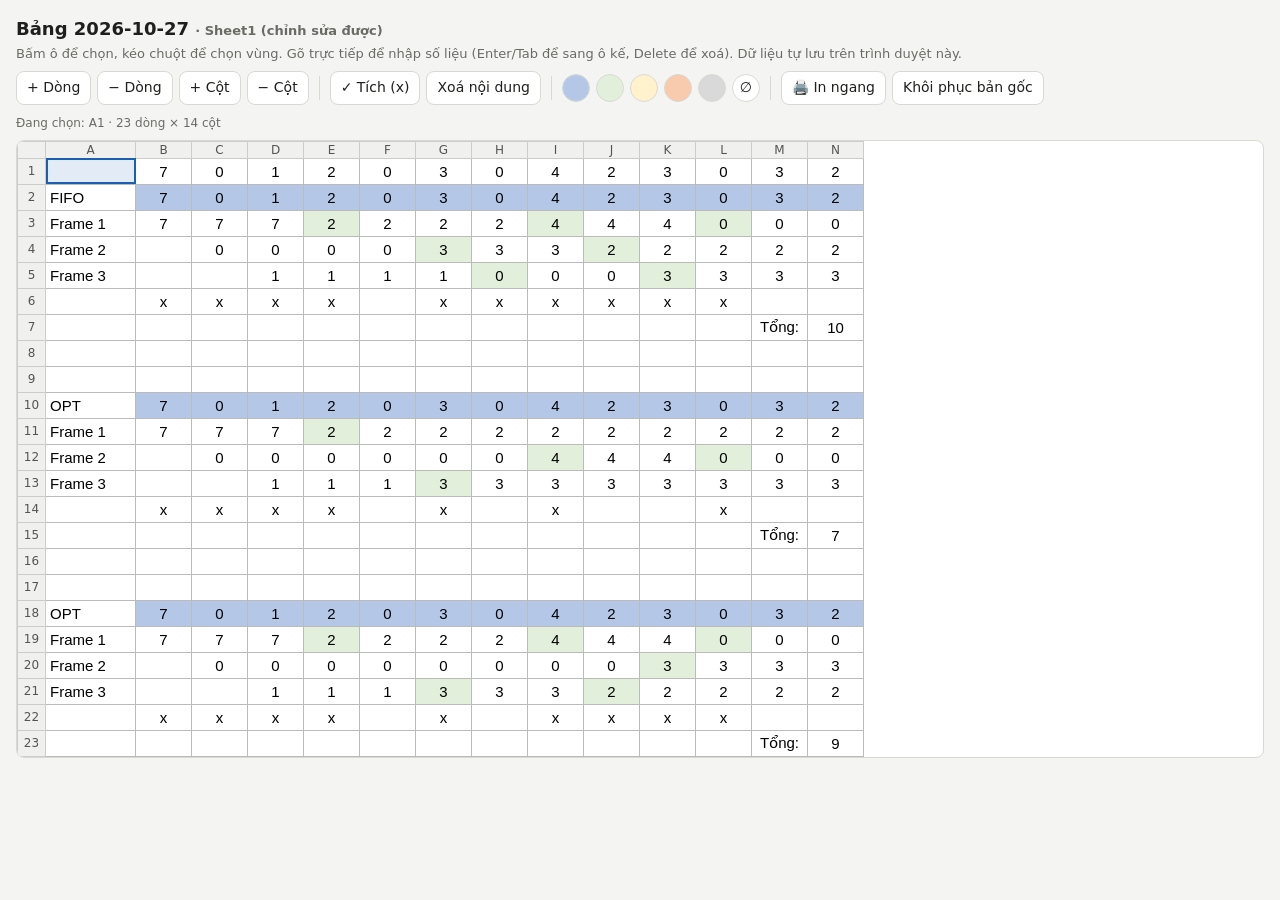
==== commit 3124d701: "code: save codes/html/utc/2026-2027/Nguyen_ly_he_dieu_hanh-1-1-26(N01)/2026-10-27/file-1/index.html" ====
--- a/6ab3d694415010bf620349e5/codes/html/utc/2026-2027/Nguyen_ly_he_dieu_hanh-1-1-26(N01)/2026-10-27/file-1/index.html
+++ b/6ab3d694415010bf620349e5/codes/html/utc/2026-2027/Nguyen_ly_he_dieu_hanh-1-1-26(N01)/2026-10-27/file-1/index.html
@@ -1,45 +1,279 @@
-<!DOCTYPE html><html lang="vi"><head><meta charset="utf-8"><meta name="viewport" content="width=device-width, initial-scale=1, viewport-fit=cover"><title>Bảng 2026-10-27</title>
+<!DOCTYPE html><html lang="vi"><head><meta charset="utf-8">
+<meta name="viewport" content="width=device-width, initial-scale=1, viewport-fit=cover">
+<title>Bảng 2026-10-27 – có thể chỉnh sửa</title>
 <style>
 :root{--bg:#f4f4f2;--fg:#1f1f1d;--mut:#6b6b66;--card:#fff;--line:#d9d9d4;--acc:#1a5fb4;box-sizing:border-box;padding-top:env(safe-area-inset-top,0px);padding-bottom:env(safe-area-inset-bottom,0px)}
 @media (prefers-color-scheme:dark){:root:not([data-theme="light"]){--bg:#161615;--fg:#ececea;--mut:#9a9a94;--line:#3a3a37;--acc:#7ab0ff}}
 :root[data-theme="dark"]{--bg:#161615;--fg:#ececea;--mut:#9a9a94;--line:#3a3a37;--acc:#7ab0ff}
 html{scroll-padding-top:env(safe-area-inset-top,0px)}
-*{box-sizing:border-box}body{margin:0;background:var(--bg);color:var(--fg);font:14px/1.4 system-ui,-apple-system,"Segoe UI",Roboto,sans-serif}
-header{padding:16px 16px 0}h1{font-size:18px;margin:0 0 4px}.sub{color:var(--mut);font-size:13px}
-.tabs{display:flex;gap:6px;overflow-x:auto;padding:12px 16px 0;border-bottom:1px solid var(--line)}
-.tab{flex:none;border:1px solid var(--line);border-bottom:none;background:transparent;color:var(--mut);padding:8px 14px;border-radius:8px 8px 0 0;font:inherit;cursor:pointer;white-space:nowrap}
-.tab.on{background:var(--card);color:#1f1f1d;font-weight:600;border-color:var(--line)}
-@media (prefers-color-scheme:dark){:root:not([data-theme="light"]) .tab.on{color:#1f1f1d}}
-.panel{display:none;padding:12px 16px 24px}.panel.on{display:block}
-.meta{color:var(--mut);font-size:12px;margin-bottom:8px}
-.scroll{overflow-x:auto;border:1px solid var(--line);border-radius:8px;background:#fff}
-.paper{background:#fff;color:#000;padding:16px;width:max-content;min-width:100%}
-table{border-collapse:collapse;table-layout:fixed}td{padding:2px 4px;color:#000}
-.note{color:var(--mut)}
-.bar{display:flex;align-items:center;gap:10px;flex-wrap:wrap;margin-top:10px}
-.print-btn{border:1px solid var(--line);background:var(--card);color:#1f1f1d;padding:8px 14px;border-radius:8px;font:inherit;font-weight:600;cursor:pointer}
-.print-btn:hover{border-color:var(--acc)}
+*{box-sizing:border-box}
+body{margin:0;background:var(--bg);color:var(--fg);font:14px/1.4 system-ui,-apple-system,"Segoe UI",Roboto,sans-serif}
+header{padding:16px 16px 8px}h1{font-size:18px;margin:0 0 4px}.sub{color:var(--mut);font-size:13px}
+.tools{display:flex;flex-wrap:wrap;gap:6px;align-items:center;padding:0 16px 10px}
+.tools .sep{width:1px;height:24px;background:var(--line);margin:0 4px}
+button{font:inherit;border:1px solid var(--line);background:var(--card);color:#1f1f1d;border-radius:8px;padding:6px 10px;cursor:pointer}
+button:hover{border-color:var(--acc)}
+.sw{width:28px;height:28px;padding:0;border-radius:50%}
+.wrap{margin:0 16px 24px;overflow:auto;border:1px solid var(--line);border-radius:8px;background:#fff;max-height:70vh}
+table{border-collapse:collapse;table-layout:fixed;color:#000;font:15px Calibri,"Segoe UI",Arial,sans-serif}
+th{background:#f0f0ee;color:#555;font:12px system-ui,sans-serif;font-weight:500;border:1px solid #ccc;position:sticky;top:0;z-index:1;user-select:none;cursor:pointer;min-width:28px}
+th[data-rh]{position:sticky;left:0;top:auto;z-index:1}
+th.corner{left:0;z-index:2}
+td{border:1px solid #bbb;height:26px;width:56px;min-width:56px;text-align:center;padding:0 4px;white-space:nowrap;overflow:hidden;cursor:cell;user-select:none}
+td.lbl{width:90px;min-width:90px;text-align:left}
+td.sel{outline:2px solid var(--acc);outline-offset:-2px;box-shadow:inset 0 0 0 100px rgba(26,95,180,.12)}
+td.edit{user-select:text;cursor:text;outline:2px solid #e8590c;background:#fff!important;box-shadow:none;text-overflow:clip}
+#status{color:var(--mut);font-size:12px;padding:0 16px 8px}
 @page{size:A4 landscape;margin:8mm}
 @media print{
-  html,body{background:#fff!important}
-  header,.tabs,.meta{display:none!important}
-  .panel{padding:0!important}
-  .scroll{overflow:visible!important;border:none!important;border-radius:0!important}
-  .paper{padding:0!important;width:auto!important;min-width:0!important}
-  *{-webkit-print-color-adjust:exact;print-color-adjust:exact}
-  tr{break-inside:avoid}
+ html,body{background:#fff!important}
+ header,.tools,#status{display:none!important}
+ .wrap{border:none;margin:0;overflow:visible;max-height:none}
+ th{display:none}
+ td.sel{outline:none;box-shadow:none}
+ *{-webkit-print-color-adjust:exact;print-color-adjust:exact}
 }
 </style></head><body>
-<header><h1>Bảng 2026-10-27</h1><div class="sub">Chuyển từ file Excel · 1 sheet · kéo ngang để xem hết bảng</div><div class="bar"><button class="print-btn" id="printBtn" type="button">🖨️ In sheet đang xem (khổ ngang)</button><span class="sub">Chỉ in sheet đang mở, tự co vừa khổ A4 ngang.</span></div></header>
-<nav class="tabs" role="tablist"><button class="tab on" data-i="0" role="tab">Sheet1</button></nav>
-<section class="panel on" data-i="0"><div class="meta">Sheet1 · 23 dòng × 14 cột</div><div class="scroll"><div class="paper"><table style="width:896px"><colgroup><col style="width:64px"><col style="width:64px"><col style="width:64px"><col style="width:64px"><col style="width:64px"><col style="width:64px"><col style="width:64px"><col style="width:64px"><col style="width:64px"><col style="width:64px"><col style="width:64px"><col style="width:64px"><col style="width:64px"><col style="width:64px"></colgroup><tr style="height:20px"><td style="font-family:'Calibri','Times New Roman',serif;font-size:15px;text-align:left;vertical-align:bottom;white-space:nowrap;overflow:visible"></td><td style="font-family:'Calibri','Times New Roman',serif;font-size:15px;text-align:right;vertical-align:bottom;white-space:nowrap;overflow:visible">7</td><td style="font-family:'Calibri','Times New Roman',serif;font-size:15px;text-align:right;vertical-align:bottom;white-space:nowrap;overflow:visible">0</td><td style="font-family:'Calibri','Times New Roman',serif;font-size:15px;text-align:right;vertical-align:bottom;white-space:nowrap;overflow:visible">1</td><td style="font-family:'Calibri','Times New Roman',serif;font-size:15px;text-align:right;vertical-align:bottom;white-space:nowrap;overflow:visible">2</td><td style="font-family:'Calibri','Times New Roman',serif;font-size:15px;text-align:right;vertical-align:bottom;white-space:nowrap;overflow:visible">0</td><td style="font-family:'Calibri','Times New Roman',serif;font-size:15px;text-align:right;vertical-align:bottom;white-space:nowrap;overflow:visible">3</td><td style="font-family:'Calibri','Times New Roman',serif;font-size:15px;text-align:right;vertical-align:bottom;white-space:nowrap;overflow:visible">0</td><td style="font-family:'Calibri','Times New Roman',serif;font-size:15px;text-align:right;vertical-align:bottom;white-space:nowrap;overflow:visible">4</td><td style="font-family:'Calibri','Times New Roman',serif;font-size:15px;text-align:right;vertical-align:bottom;white-space:nowrap;overflow:visible">2</td><td style="font-family:'Calibri','Times New Roman',serif;font-size:15px;text-align:right;vertical-align:bottom;white-space:nowrap;overflow:visible">3</td><td style="font-family:'Calibri','Times New Roman',serif;font-size:15px;text-align:right;vertical-align:bottom;white-space:nowrap;overflow:visible">0</td><td style="font-family:'Calibri','Times New Roman',serif;font-size:15px;text-align:right;vertical-align:bottom;white-space:nowrap;overflow:visible">3</td><td style="font-family:'Calibri','Times New Roman',serif;font-size:15px;text-align:right;vertical-align:bottom;white-space:nowrap;overflow:visible">2</td></tr><tr style="height:20px"><td style="border-top:1px solid #000;border-left:1px solid #000;border-bottom:1px solid #000;border-right:1px solid #000;font-family:'Calibri','Times New Roman',serif;font-size:15px;text-align:left;vertical-align:bottom;white-space:nowrap;overflow:hidden;text-overflow:clip">FIFO</td><td style="border-top:1px solid #000;border-left:1px solid #000;border-bottom:1px solid #000;border-right:1px solid #000;font-family:'Calibri','Times New Roman',serif;font-size:15px;text-align:right;vertical-align:bottom;background:#b4c7e7;white-space:nowrap;overflow:hidden;text-overflow:clip">7</td><td style="border-top:1px solid #000;border-left:1px solid #000;border-bottom:1px solid #000;border-right:1px solid #000;font-family:'Calibri','Times New Roman',serif;font-size:15px;text-align:right;vertical-align:bottom;background:#b4c7e7;white-space:nowrap;overflow:hidden;text-overflow:clip">0</td><td style="border-top:1px solid #000;border-left:1px solid #000;border-bottom:1px solid #000;border-right:1px solid #000;font-family:'Calibri','Times New Roman',serif;font-size:15px;text-align:right;vertical-align:bottom;background:#b4c7e7;white-space:nowrap;overflow:hidden;text-overflow:clip">1</td><td style="border-top:1px solid #000;border-left:1px solid #000;border-bottom:1px solid #000;border-right:1px solid #000;font-family:'Calibri','Times New Roman',serif;font-size:15px;text-align:right;vertical-align:bottom;background:#b4c7e7;white-space:nowrap;overflow:hidden;text-overflow:clip">2</td><td style="border-top:1px solid #000;border-left:1px solid #000;border-bottom:1px solid #000;border-right:1px solid #000;font-family:'Calibri','Times New Roman',serif;font-size:15px;text-align:right;vertical-align:bottom;background:#b4c7e7;white-space:nowrap;overflow:hidden;text-overflow:clip">0</td><td style="border-top:1px solid #000;border-left:1px solid #000;border-bottom:1px solid #000;border-right:1px solid #000;font-family:'Calibri','Times New Roman',serif;font-size:15px;text-align:right;vertical-align:bottom;background:#b4c7e7;white-space:nowrap;overflow:hidden;text-overflow:clip">3</td><td style="border-top:1px solid #000;border-left:1px solid #000;border-bottom:1px solid #000;border-right:1px solid #000;font-family:'Calibri','Times New Roman',serif;font-size:15px;text-align:right;vertical-align:bottom;background:#b4c7e7;white-space:nowrap;overflow:hidden;text-overflow:clip">0</td><td style="border-top:1px solid #000;border-left:1px solid #000;border-bottom:1px solid #000;border-right:1px solid #000;font-family:'Calibri','Times New Roman',serif;font-size:15px;text-align:right;vertical-align:bottom;background:#b4c7e7;white-space:nowrap;overflow:hidden;text-overflow:clip">4</td><td style="border-top:1px solid #000;border-left:1px solid #000;border-bottom:1px solid #000;border-right:1px solid #000;font-family:'Calibri','Times New Roman',serif;font-size:15px;text-align:right;vertical-align:bottom;background:#b4c7e7;white-space:nowrap;overflow:hidden;text-overflow:clip">2</td><td style="border-top:1px solid #000;border-left:1px solid #000;border-bottom:1px solid #000;border-right:1px solid #000;font-family:'Calibri','Times New Roman',serif;font-size:15px;text-align:right;vertical-align:bottom;background:#b4c7e7;white-space:nowrap;overflow:hidden;text-overflow:clip">3</td><td style="border-top:1px solid #000;border-left:1px solid #000;border-bottom:1px solid #000;border-right:1px solid #000;font-family:'Calibri','Times New Roman',serif;font-size:15px;text-align:right;vertical-align:bottom;background:#b4c7e7;white-space:nowrap;overflow:hidden;text-overflow:clip">0</td><td style="border-top:1px solid #000;border-left:1px solid #000;border-bottom:1px solid #000;border-right:1px solid #000;font-family:'Calibri','Times New Roman',serif;font-size:15px;text-align:right;vertical-align:bottom;background:#b4c7e7;white-space:nowrap;overflow:hidden;text-overflow:clip">3</td><td style="border-top:1px solid #000;border-left:1px solid #000;border-bottom:1px solid #000;border-right:1px solid #000;font-family:'Calibri','Times New Roman',serif;font-size:15px;text-align:right;vertical-align:bottom;background:#b4c7e7;white-space:nowrap;overflow:hidden;text-overflow:clip">2</td></tr><tr style="height:20px"><td style="border-top:1px solid #000;border-left:1px solid #000;border-bottom:1px solid #000;border-right:1px solid #000;font-family:'Calibri','Times New Roman',serif;font-size:15px;text-align:left;vertical-align:bottom;white-space:nowrap;overflow:hidden;text-overflow:clip">Frame 1</td><td style="border-top:1px solid #000;border-left:1px solid #000;border-bottom:1px solid #000;border-right:1px solid #000;font-family:'Calibri','Times New Roman',serif;font-size:15px;text-align:right;vertical-align:bottom;white-space:nowrap;overflow:hidden;text-overflow:clip">7</td><td style="border-top:1px solid #000;border-left:1px solid #000;border-bottom:1px solid #000;border-right:1px solid #000;font-family:'Calibri','Times New Roman',serif;font-size:15px;text-align:right;vertical-align:bottom;white-space:nowrap;overflow:hidden;text-overflow:clip">7</td><td style="border-top:1px solid #000;border-left:1px solid #000;border-bottom:1px solid #000;border-right:1px solid #000;font-family:'Calibri','Times New Roman',serif;font-size:15px;text-align:right;vertical-align:bottom;white-space:nowrap;overflow:hidden;text-overflow:clip">7</td><td style="border-top:1px solid #000;border-left:1px solid #000;border-bottom:1px solid #000;border-right:1px solid #000;font-family:'Calibri','Times New Roman',serif;font-size:15px;text-align:right;vertical-align:bottom;background:#e2efda;white-space:nowrap;overflow:hidden;text-overflow:clip">2</td><td style="border-top:1px solid #000;border-left:1px solid #000;border-bottom:1px solid #000;border-right:1px solid #000;font-family:'Calibri','Times New Roman',serif;font-size:15px;text-align:right;vertical-align:bottom;white-space:nowrap;overflow:hidden;text-overflow:clip">2</td><td style="border-top:1px solid #000;border-left:1px solid #000;border-bottom:1px solid #000;border-right:1px solid #000;font-family:'Calibri','Times New Roman',serif;font-size:15px;text-align:right;vertical-align:bottom;white-space:nowrap;overflow:hidden;text-overflow:clip">2</td><td style="border-top:1px solid #000;border-left:1px solid #000;border-bottom:1px solid #000;border-right:1px solid #000;font-family:'Calibri','Times New Roman',serif;font-size:15px;text-align:right;vertical-align:bottom;white-space:nowrap;overflow:hidden;text-overflow:clip">2</td><td style="border-top:1px solid #000;border-left:1px solid #000;border-bottom:1px solid #000;border-right:1px solid #000;font-family:'Calibri','Times New Roman',serif;font-size:15px;text-align:right;vertical-align:bottom;background:#e2efda;white-space:nowrap;overflow:hidden;text-overflow:clip">4</td><td style="border-top:1px solid #000;border-left:1px solid #000;border-bottom:1px solid #000;border-right:1px solid #000;font-family:'Calibri','Times New Roman',serif;font-size:15px;text-align:right;vertical-align:bottom;white-space:nowrap;overflow:hidden;text-overflow:clip">4</td><td style="border-top:1px solid #000;border-left:1px solid #000;border-bottom:1px solid #000;border-right:1px solid #000;font-family:'Calibri','Times New Roman',serif;font-size:15px;text-align:right;vertical-align:bottom;white-space:nowrap;overflow:hidden;text-overflow:clip">4</td><td style="border-top:1px solid #000;border-left:1px solid #000;border-bottom:1px solid #000;border-right:1px solid #000;font-family:'Calibri','Times New Roman',serif;font-size:15px;text-align:right;vertical-align:bottom;background:#e2efda;white-space:nowrap;overflow:hidden;text-overflow:clip">0</td><td style="border-top:1px solid #000;border-left:1px solid #000;border-bottom:1px solid #000;border-right:1px solid #000;font-family:'Calibri','Times New Roman',serif;font-size:15px;text-align:right;vertical-align:bottom;white-space:nowrap;overflow:hidden;text-overflow:clip">0</td><td style="border-top:1px solid #000;border-left:1px solid #000;border-bottom:1px solid #000;border-right:1px solid #000;font-family:'Calibri','Times New Roman',serif;font-size:15px;text-align:right;vertical-align:bottom;white-space:nowrap;overflow:hidden;text-overflow:clip">0</td></tr><tr style="height:20px"><td style="border-top:1px solid #000;border-left:1px solid #000;border-bottom:1px solid #000;border-right:1px solid #000;font-family:'Calibri','Times New Roman',serif;font-size:15px;text-align:left;vertical-align:bottom;white-space:nowrap;overflow:hidden;text-overflow:clip">Frame 2</td><td style="border-top:1px solid #000;border-left:1px solid #000;border-bottom:1px solid #000;border-right:1px solid #000;font-family:'Calibri','Times New Roman',serif;font-size:15px;text-align:left;vertical-align:bottom;white-space:nowrap;overflow:hidden;text-overflow:clip"></td><td style="border-top:1px solid #000;border-left:1px solid #000;border-bottom:1px solid #000;border-right:1px solid #000;font-family:'Calibri','Times New Roman',serif;font-size:15px;text-align:right;vertical-align:bottom;white-space:nowrap;overflow:hidden;text-overflow:clip">0</td><td style="border-top:1px solid #000;border-left:1px solid #000;border-bottom:1px solid #000;border-right:1px solid #000;font-family:'Calibri','Times New Roman',serif;font-size:15px;text-align:right;vertical-align:bottom;white-space:nowrap;overflow:hidden;text-overflow:clip">0</td><td style="border-top:1px solid #000;border-left:1px solid #000;border-bottom:1px solid #000;border-right:1px solid #000;font-family:'Calibri','Times New Roman',serif;font-size:15px;text-align:right;vertical-align:bottom;white-space:nowrap;overflow:hidden;text-overflow:clip">0</td><td style="border-top:1px solid #000;border-left:1px solid #000;border-bottom:1px solid #000;border-right:1px solid #000;font-family:'Calibri','Times New Roman',serif;font-size:15px;text-align:right;vertical-align:bottom;white-space:nowrap;overflow:hidden;text-overflow:clip">0</td><td style="border-top:1px solid #000;border-left:1px solid #000;border-bottom:1px solid #000;border-right:1px solid #000;font-family:'Calibri','Times New Roman',serif;font-size:15px;text-align:right;vertical-align:bottom;background:#e2efda;white-space:nowrap;overflow:hidden;text-overflow:clip">3</td><td style="border-top:1px solid #000;border-left:1px solid #000;border-bottom:1px solid #000;border-right:1px solid #000;font-family:'Calibri','Times New Roman',serif;font-size:15px;text-align:right;vertical-align:bottom;white-space:nowrap;overflow:hidden;text-overflow:clip">3</td><td style="border-top:1px solid #000;border-left:1px solid #000;border-bottom:1px solid #000;border-right:1px solid #000;font-family:'Calibri','Times New Roman',serif;font-size:15px;text-align:right;vertical-align:bottom;white-space:nowrap;overflow:hidden;text-overflow:clip">3</td><td style="border-top:1px solid #000;border-left:1px solid #000;border-bottom:1px solid #000;border-right:1px solid #000;font-family:'Calibri','Times New Roman',serif;font-size:15px;text-align:right;vertical-align:bottom;background:#e2efda;white-space:nowrap;overflow:hidden;text-overflow:clip">2</td><td style="border-top:1px solid #000;border-left:1px solid #000;border-bottom:1px solid #000;border-right:1px solid #000;font-family:'Calibri','Times New Roman',serif;font-size:15px;text-align:right;vertical-align:bottom;white-space:nowrap;overflow:hidden;text-overflow:clip">2</td><td style="border-top:1px solid #000;border-left:1px solid #000;border-bottom:1px solid #000;border-right:1px solid #000;font-family:'Calibri','Times New Roman',serif;font-size:15px;text-align:right;vertical-align:bottom;white-space:nowrap;overflow:hidden;text-overflow:clip">2</td><td style="border-top:1px solid #000;border-left:1px solid #000;border-bottom:1px solid #000;border-right:1px solid #000;font-family:'Calibri','Times New Roman',serif;font-size:15px;text-align:right;vertical-align:bottom;white-space:nowrap;overflow:hidden;text-overflow:clip">2</td><td style="border-top:1px solid #000;border-left:1px solid #000;border-bottom:1px solid #000;border-right:1px solid #000;font-family:'Calibri','Times New Roman',serif;font-size:15px;text-align:right;vertical-align:bottom;white-space:nowrap;overflow:hidden;text-overflow:clip">2</td></tr><tr style="height:20px"><td style="border-top:1px solid #000;border-left:1px solid #000;border-bottom:1px solid #000;border-right:1px solid #000;font-family:'Calibri','Times New Roman',serif;font-size:15px;text-align:left;vertical-align:bottom;white-space:nowrap;overflow:hidden;text-overflow:clip">Frame 3</td><td style="border-top:1px solid #000;border-left:1px solid #000;border-bottom:1px solid #000;border-right:1px solid #000;font-family:'Calibri','Times New Roman',serif;font-size:15px;text-align:left;vertical-align:bottom;white-space:nowrap;overflow:hidden;text-overflow:clip"></td><td style="border-top:1px solid #000;border-left:1px solid #000;border-bottom:1px solid #000;border-right:1px solid #000;font-family:'Calibri','Times New Roman',serif;font-size:15px;text-align:left;vertical-align:bottom;white-space:nowrap;overflow:hidden;text-overflow:clip"></td><td style="border-top:1px solid #000;border-left:1px solid #000;border-bottom:1px solid #000;border-right:1px solid #000;font-family:'Calibri','Times New Roman',serif;font-size:15px;text-align:right;vertical-align:bottom;white-space:nowrap;overflow:hidden;text-overflow:clip">1</td><td style="border-top:1px solid #000;border-left:1px solid #000;border-bottom:1px solid #000;border-right:1px solid #000;font-family:'Calibri','Times New Roman',serif;font-size:15px;text-align:right;vertical-align:bottom;white-space:nowrap;overflow:hidden;text-overflow:clip">1</td><td style="border-top:1px solid #000;border-left:1px solid #000;border-bottom:1px solid #000;border-right:1px solid #000;font-family:'Calibri','Times New Roman',serif;font-size:15px;text-align:right;vertical-align:bottom;white-space:nowrap;overflow:hidden;text-overflow:clip">1</td><td style="border-top:1px solid #000;border-left:1px solid #000;border-bottom:1px solid #000;border-right:1px solid #000;font-family:'Calibri','Times New Roman',serif;font-size:15px;text-align:right;vertical-align:bottom;white-space:nowrap;overflow:hidden;text-overflow:clip">1</td><td style="border-top:1px solid #000;border-left:1px solid #000;border-bottom:1px solid #000;border-right:1px solid #000;font-family:'Calibri','Times New Roman',serif;font-size:15px;text-align:right;vertical-align:bottom;background:#e2efda;white-space:nowrap;overflow:hidden;text-overflow:clip">0</td><td style="border-top:1px solid #000;border-left:1px solid #000;border-bottom:1px solid #000;border-right:1px solid #000;font-family:'Calibri','Times New Roman',serif;font-size:15px;text-align:right;vertical-align:bottom;white-space:nowrap;overflow:hidden;text-overflow:clip">0</td><td style="border-top:1px solid #000;border-left:1px solid #000;border-bottom:1px solid #000;border-right:1px solid #000;font-family:'Calibri','Times New Roman',serif;font-size:15px;text-align:right;vertical-align:bottom;white-space:nowrap;overflow:hidden;text-overflow:clip">0</td><td style="border-top:1px solid #000;border-left:1px solid #000;border-bottom:1px solid #000;border-right:1px solid #000;font-family:'Calibri','Times New Roman',serif;font-size:15px;text-align:right;vertical-align:bottom;background:#e2efda;white-space:nowrap;overflow:hidden;text-overflow:clip">3</td><td style="border-top:1px solid #000;border-left:1px solid #000;border-bottom:1px solid #000;border-right:1px solid #000;font-family:'Calibri','Times New Roman',serif;font-size:15px;text-align:right;vertical-align:bottom;white-space:nowrap;overflow:hidden;text-overflow:clip">3</td><td style="border-top:1px solid #000;border-left:1px solid #000;border-bottom:1px solid #000;border-right:1px solid #000;font-family:'Calibri','Times New Roman',serif;font-size:15px;text-align:right;vertical-align:bottom;white-space:nowrap;overflow:hidden;text-overflow:clip">3</td><td style="border-top:1px solid #000;border-left:1px solid #000;border-bottom:1px solid #000;border-right:1px solid #000;font-family:'Calibri','Times New Roman',serif;font-size:15px;text-align:right;vertical-align:bottom;white-space:nowrap;overflow:hidden;text-overflow:clip">3</td></tr><tr style="height:20px"><td style="font-family:'Calibri','Times New Roman',serif;font-size:15px;text-align:left;vertical-align:bottom;white-space:nowrap;overflow:visible"></td><td style="font-family:'Calibri','Times New Roman',serif;font-size:15px;text-align:left;vertical-align:bottom;white-space:nowrap;overflow:visible">x</td><td style="font-family:'Calibri','Times New Roman',serif;font-size:15px;text-align:left;vertical-align:bottom;white-space:nowrap;overflow:visible">x</td><td style="font-family:'Calibri','Times New Roman',serif;font-size:15px;text-align:left;vertical-align:bottom;white-space:nowrap;overflow:visible">x</td><td style="font-family:'Calibri','Times New Roman',serif;font-size:15px;text-align:left;vertical-align:bottom;white-space:nowrap;overflow:visible">x</td><td style="font-family:'Calibri','Times New Roman',serif;font-size:15px;text-align:left;vertical-align:bottom;white-space:nowrap;overflow:visible"></td><td style="font-family:'Calibri','Times New Roman',serif;font-size:15px;text-align:left;vertical-align:bottom;white-space:nowrap;overflow:visible">x</td><td style="font-family:'Calibri','Times New Roman',serif;font-size:15px;text-align:left;vertical-align:bottom;white-space:nowrap;overflow:visible">x</td><td style="font-family:'Calibri','Times New Roman',serif;font-size:15px;text-align:left;vertical-align:bottom;white-space:nowrap;overflow:visible">x</td><td style="font-family:'Calibri','Times New Roman',serif;font-size:15px;text-align:left;vertical-align:bottom;white-space:nowrap;overflow:visible">x</td><td style="font-family:'Calibri','Times New Roman',serif;font-size:15px;text-align:left;vertical-align:bottom;white-space:nowrap;overflow:visible">x</td><td style="font-family:'Calibri','Times New Roman',serif;font-size:15px;text-align:left;vertical-align:bottom;white-space:nowrap;overflow:visible">x</td><td style="font-family:'Calibri','Times New Roman',serif;font-size:15px;text-align:left;vertical-align:bottom;white-space:nowrap;overflow:visible"></td><td style="font-family:'Calibri','Times New Roman',serif;font-size:15px;text-align:left;vertical-align:bottom;white-space:nowrap;overflow:visible"></td></tr><tr style="height:20px"><td style="font-family:'Calibri','Times New Roman',serif;font-size:15px;text-align:left;vertical-align:bottom;white-space:nowrap;overflow:visible"></td><td style="font-family:'Calibri','Times New Roman',serif;font-size:15px;text-align:left;vertical-align:bottom;white-space:nowrap;overflow:visible"></td><td style="font-family:'Calibri','Times New Roman',serif;font-size:15px;text-align:left;vertical-align:bottom;white-space:nowrap;overflow:visible"></td><td style="font-family:'Calibri','Times New Roman',serif;font-size:15px;text-align:left;vertical-align:bottom;white-space:nowrap;overflow:visible"></td><td style="font-family:'Calibri','Times New Roman',serif;font-size:15px;text-align:left;vertical-align:bottom;white-space:nowrap;overflow:visible"></td><td style="font-family:'Calibri','Times New Roman',serif;font-size:15px;text-align:left;vertical-align:bottom;white-space:nowrap;overflow:visible"></td><td style="font-family:'Calibri','Times New Roman',serif;font-size:15px;text-align:left;vertical-align:bottom;white-space:nowrap;overflow:visible"></td><td style="font-family:'Calibri','Times New Roman',serif;font-size:15px;text-align:left;vertical-align:bottom;white-space:nowrap;overflow:visible"></td><td style="font-family:'Calibri','Times New Roman',serif;font-size:15px;text-align:left;vertical-align:bottom;white-space:nowrap;overflow:visible"></td><td style="font-family:'Calibri','Times New Roman',serif;font-size:15px;text-align:left;vertical-align:bottom;white-space:nowrap;overflow:visible"></td><td style="font-family:'Calibri','Times New Roman',serif;font-size:15px;text-align:left;vertical-align:bottom;white-space:nowrap;overflow:visible"></td><td style="font-family:'Calibri','Times New Roman',serif;font-size:15px;text-align:left;vertical-align:bottom;white-space:nowrap;overflow:visible"></td><td style="border-top:1px solid #000;border-left:1px solid #000;border-bottom:1px solid #000;font-family:'Calibri','Times New Roman',serif;font-size:15px;text-align:left;vertical-align:bottom;white-space:nowrap;overflow:hidden;text-overflow:clip">Tổng:</td><td style="border-top:1px solid #000;border-bottom:1px solid #000;border-right:1px solid #000;font-family:'Calibri','Times New Roman',serif;font-size:15px;text-align:right;vertical-align:bottom;white-space:nowrap;overflow:hidden;text-overflow:clip">10</td></tr><tr style="height:20px"><td style="font-family:'Calibri','Times New Roman',serif;font-size:15px;text-align:left;vertical-align:bottom;white-space:nowrap;overflow:visible"></td><td style="font-family:'Calibri','Times New Roman',serif;font-size:15px;text-align:left;vertical-align:bottom;white-space:nowrap;overflow:visible"></td><td style="font-family:'Calibri','Times New Roman',serif;font-size:15px;text-align:left;vertical-align:bottom;white-space:nowrap;overflow:visible"></td><td style="font-family:'Calibri','Times New Roman',serif;font-size:15px;text-align:left;vertical-align:bottom;white-space:nowrap;overflow:visible"></td><td style="font-family:'Calibri','Times New Roman',serif;font-size:15px;text-align:left;vertical-align:bottom;white-space:nowrap;overflow:visible"></td><td style="font-family:'Calibri','Times New Roman',serif;font-size:15px;text-align:left;vertical-align:bottom;white-space:nowrap;overflow:visible"></td><td style="font-family:'Calibri','Times New Roman',serif;font-size:15px;text-align:left;vertical-align:bottom;white-space:nowrap;overflow:visible"></td><td style="font-family:'Calibri','Times New Roman',serif;font-size:15px;text-align:left;vertical-align:bottom;white-space:nowrap;overflow:visible"></td><td style="font-family:'Calibri','Times New Roman',serif;font-size:15px;text-align:left;vertical-align:bottom;white-space:nowrap;overflow:visible"></td><td style="font-family:'Calibri','Times New Roman',serif;font-size:15px;text-align:left;vertical-align:bottom;white-space:nowrap;overflow:visible"></td><td style="font-family:'Calibri','Times New Roman',serif;font-size:15px;text-align:left;vertical-align:bottom;white-space:nowrap;overflow:visible"></td><td style="font-family:'Calibri','Times New Roman',serif;font-size:15px;text-align:left;vertical-align:bottom;white-space:nowrap;overflow:visible"></td><td style="font-family:'Calibri','Times New Roman',serif;font-size:15px;text-align:left;vertical-align:bottom;white-space:nowrap;overflow:visible"></td><td style="font-family:'Calibri','Times New Roman',serif;font-size:15px;text-align:left;vertical-align:bottom;white-space:nowrap;overflow:visible"></td></tr><tr style="height:20px"><td style="font-family:'Calibri','Times New Roman',serif;font-size:15px;text-align:left;vertical-align:bottom;white-space:nowrap;overflow:visible"></td><td style="font-family:'Calibri','Times New Roman',serif;font-size:15px;text-align:left;vertical-align:bottom;white-space:nowrap;overflow:visible"></td><td style="font-family:'Calibri','Times New Roman',serif;font-size:15px;text-align:left;vertical-align:bottom;white-space:nowrap;overflow:visible"></td><td style="font-family:'Calibri','Times New Roman',serif;font-size:15px;text-align:left;vertical-align:bottom;white-space:nowrap;overflow:visible"></td><td style="font-family:'Calibri','Times New Roman',serif;font-size:15px;text-align:left;vertical-align:bottom;white-space:nowrap;overflow:visible"></td><td style="font-family:'Calibri','Times New Roman',serif;font-size:15px;text-align:left;vertical-align:bottom;white-space:nowrap;overflow:visible"></td><td style="font-family:'Calibri','Times New Roman',serif;font-size:15px;text-align:left;vertical-align:bottom;white-space:nowrap;overflow:visible"></td><td style="font-family:'Calibri','Times New Roman',serif;font-size:15px;text-align:left;vertical-align:bottom;white-space:nowrap;overflow:visible"></td><td style="font-family:'Calibri','Times New Roman',serif;font-size:15px;text-align:left;vertical-align:bottom;white-space:nowrap;overflow:visible"></td><td style="font-family:'Calibri','Times New Roman',serif;font-size:15px;text-align:left;vertical-align:bottom;white-space:nowrap;overflow:visible"></td><td style="font-family:'Calibri','Times New Roman',serif;font-size:15px;text-align:left;vertical-align:bottom;white-space:nowrap;overflow:visible"></td><td style="font-family:'Calibri','Times New Roman',serif;font-size:15px;text-align:left;vertical-align:bottom;white-space:nowrap;overflow:visible"></td><td style="font-family:'Calibri','Times New Roman',serif;font-size:15px;text-align:left;vertical-align:bottom;white-space:nowrap;overflow:visible"></td><td style="font-family:'Calibri','Times New Roman',serif;font-size:15px;text-align:left;vertical-align:bottom;white-space:nowrap;overflow:visible"></td></tr><tr style="height:20px"><td style="border-top:1px solid #000;border-left:1px solid #000;border-bottom:1px solid #000;border-right:1px solid #000;font-family:'Calibri','Times New Roman',serif;font-size:15px;text-align:left;vertical-align:bottom;white-space:nowrap;overflow:hidden;text-overflow:clip">OPT</td><td style="border-top:1px solid #000;border-left:1px solid #000;border-bottom:1px solid #000;border-right:1px solid #000;font-family:'Calibri','Times New Roman',serif;font-size:15px;text-align:right;vertical-align:bottom;background:#b4c7e7;white-space:nowrap;overflow:hidden;text-overflow:clip">7</td><td style="border-top:1px solid #000;border-left:1px solid #000;border-bottom:1px solid #000;border-right:1px solid #000;font-family:'Calibri','Times New Roman',serif;font-size:15px;text-align:right;vertical-align:bottom;background:#b4c7e7;white-space:nowrap;overflow:hidden;text-overflow:clip">0</td><td style="border-top:1px solid #000;border-left:1px solid #000;border-bottom:1px solid #000;border-right:1px solid #000;font-family:'Calibri','Times New Roman',serif;font-size:15px;text-align:right;vertical-align:bottom;background:#b4c7e7;white-space:nowrap;overflow:hidden;text-overflow:clip">1</td><td style="border-top:1px solid #000;border-left:1px solid #000;border-bottom:1px solid #000;border-right:1px solid #000;font-family:'Calibri','Times New Roman',serif;font-size:15px;text-align:right;vertical-align:bottom;background:#b4c7e7;white-space:nowrap;overflow:hidden;text-overflow:clip">2</td><td style="border-top:1px solid #000;border-left:1px solid #000;border-bottom:1px solid #000;border-right:1px solid #000;font-family:'Calibri','Times New Roman',serif;font-size:15px;text-align:right;vertical-align:bottom;background:#b4c7e7;white-space:nowrap;overflow:hidden;text-overflow:clip">0</td><td style="border-top:1px solid #000;border-left:1px solid #000;border-bottom:1px solid #000;border-right:1px solid #000;font-family:'Calibri','Times New Roman',serif;font-size:15px;text-align:right;vertical-align:bottom;background:#b4c7e7;white-space:nowrap;overflow:hidden;text-overflow:clip">3</td><td style="border-top:1px solid #000;border-left:1px solid #000;border-bottom:1px solid #000;border-right:1px solid #000;font-family:'Calibri','Times New Roman',serif;font-size:15px;text-align:right;vertical-align:bottom;background:#b4c7e7;white-space:nowrap;overflow:hidden;text-overflow:clip">0</td><td style="border-top:1px solid #000;border-left:1px solid #000;border-bottom:1px solid #000;border-right:1px solid #000;font-family:'Calibri','Times New Roman',serif;font-size:15px;text-align:right;vertical-align:bottom;background:#b4c7e7;white-space:nowrap;overflow:hidden;text-overflow:clip">4</td><td style="border-top:1px solid #000;border-left:1px solid #000;border-bottom:1px solid #000;border-right:1px solid #000;font-family:'Calibri','Times New Roman',serif;font-size:15px;text-align:right;vertical-align:bottom;background:#b4c7e7;white-space:nowrap;overflow:hidden;text-overflow:clip">2</td><td style="border-top:1px solid #000;border-left:1px solid #000;border-bottom:1px solid #000;border-right:1px solid #000;font-family:'Calibri','Times New Roman',serif;font-size:15px;text-align:right;vertical-align:bottom;background:#b4c7e7;white-space:nowrap;overflow:hidden;text-overflow:clip">3</td><td style="border-top:1px solid #000;border-left:1px solid #000;border-bottom:1px solid #000;border-right:1px solid #000;font-family:'Calibri','Times New Roman',serif;font-size:15px;text-align:right;vertical-align:bottom;background:#b4c7e7;white-space:nowrap;overflow:hidden;text-overflow:clip">0</td><td style="border-top:1px solid #000;border-left:1px solid #000;border-bottom:1px solid #000;border-right:1px solid #000;font-family:'Calibri','Times New Roman',serif;font-size:15px;text-align:right;vertical-align:bottom;background:#b4c7e7;white-space:nowrap;overflow:hidden;text-overflow:clip">3</td><td style="border-top:1px solid #000;border-left:1px solid #000;border-bottom:1px solid #000;border-right:1px solid #000;font-family:'Calibri','Times New Roman',serif;font-size:15px;text-align:right;vertical-align:bottom;background:#b4c7e7;white-space:nowrap;overflow:hidden;text-overflow:clip">2</td></tr><tr style="height:20px"><td style="border-top:1px solid #000;border-left:1px solid #000;border-bottom:1px solid #000;border-right:1px solid #000;font-family:'Calibri','Times New Roman',serif;font-size:15px;text-align:left;vertical-align:bottom;white-space:nowrap;overflow:hidden;text-overflow:clip">Frame 1</td><td style="border-top:1px solid #000;border-left:1px solid #000;border-bottom:1px solid #000;border-right:1px solid #000;font-family:'Calibri','Times New Roman',serif;font-size:15px;text-align:right;vertical-align:bottom;white-space:nowrap;overflow:hidden;text-overflow:clip">7</td><td style="border-top:1px solid #000;border-left:1px solid #000;border-bottom:1px solid #000;border-right:1px solid #000;font-family:'Calibri','Times New Roman',serif;font-size:15px;text-align:right;vertical-align:bottom;white-space:nowrap;overflow:hidden;text-overflow:clip">7</td><td style="border-top:1px solid #000;border-left:1px solid #000;border-bottom:1px solid #000;border-right:1px solid #000;font-family:'Calibri','Times New Roman',serif;font-size:15px;text-align:right;vertical-align:bottom;white-space:nowrap;overflow:hidden;text-overflow:clip">7</td><td style="border-top:1px solid #000;border-left:1px solid #000;border-bottom:1px solid #000;border-right:1px solid #000;font-family:'Calibri','Times New Roman',serif;font-size:15px;text-align:right;vertical-align:bottom;background:#e2efda;white-space:nowrap;overflow:hidden;text-overflow:clip">2</td><td style="border-top:1px solid #000;border-left:1px solid #000;border-bottom:1px solid #000;border-right:1px solid #000;font-family:'Calibri','Times New Roman',serif;font-size:15px;text-align:right;vertical-align:bottom;white-space:nowrap;overflow:hidden;text-overflow:clip">2</td><td style="border-top:1px solid #000;border-left:1px solid #000;border-bottom:1px solid #000;border-right:1px solid #000;font-family:'Calibri','Times New Roman',serif;font-size:15px;text-align:right;vertical-align:bottom;white-space:nowrap;overflow:hidden;text-overflow:clip">2</td><td style="border-top:1px solid #000;border-left:1px solid #000;border-bottom:1px solid #000;border-right:1px solid #000;font-family:'Calibri','Times New Roman',serif;font-size:15px;text-align:right;vertical-align:bottom;white-space:nowrap;overflow:hidden;text-overflow:clip">2</td><td style="border-top:1px solid #000;border-left:1px solid #000;border-bottom:1px solid #000;border-right:1px solid #000;font-family:'Calibri','Times New Roman',serif;font-size:15px;text-align:right;vertical-align:bottom;white-space:nowrap;overflow:hidden;text-overflow:clip">2</td><td style="border-top:1px solid #000;border-left:1px solid #000;border-bottom:1px solid #000;border-right:1px solid #000;font-family:'Calibri','Times New Roman',serif;font-size:15px;text-align:right;vertical-align:bottom;white-space:nowrap;overflow:hidden;text-overflow:clip">2</td><td style="border-top:1px solid #000;border-left:1px solid #000;border-bottom:1px solid #000;border-right:1px solid #000;font-family:'Calibri','Times New Roman',serif;font-size:15px;text-align:right;vertical-align:bottom;white-space:nowrap;overflow:hidden;text-overflow:clip">2</td><td style="border-top:1px solid #000;border-left:1px solid #000;border-bottom:1px solid #000;border-right:1px solid #000;font-family:'Calibri','Times New Roman',serif;font-size:15px;text-align:right;vertical-align:bottom;white-space:nowrap;overflow:hidden;text-overflow:clip">2</td><td style="border-top:1px solid #000;border-left:1px solid #000;border-bottom:1px solid #000;border-right:1px solid #000;font-family:'Calibri','Times New Roman',serif;font-size:15px;text-align:right;vertical-align:bottom;white-space:nowrap;overflow:hidden;text-overflow:clip">2</td><td style="border-top:1px solid #000;border-left:1px solid #000;border-bottom:1px solid #000;border-right:1px solid #000;font-family:'Calibri','Times New Roman',serif;font-size:15px;text-align:right;vertical-align:bottom;white-space:nowrap;overflow:hidden;text-overflow:clip">2</td></tr><tr style="height:20px"><td style="border-top:1px solid #000;border-left:1px solid #000;border-bottom:1px solid #000;border-right:1px solid #000;font-family:'Calibri','Times New Roman',serif;font-size:15px;text-align:left;vertical-align:bottom;white-space:nowrap;overflow:hidden;text-overflow:clip">Frame 2</td><td style="border-top:1px solid #000;border-left:1px solid #000;border-bottom:1px solid #000;border-right:1px solid #000;font-family:'Calibri','Times New Roman',serif;font-size:15px;text-align:left;vertical-align:bottom;white-space:nowrap;overflow:hidden;text-overflow:clip"></td><td style="border-top:1px solid #000;border-left:1px solid #000;border-bottom:1px solid #000;border-right:1px solid #000;font-family:'Calibri','Times New Roman',serif;font-size:15px;text-align:right;vertical-align:bottom;white-space:nowrap;overflow:hidden;text-overflow:clip">0</td><td style="border-top:1px solid #000;border-left:1px solid #000;border-bottom:1px solid #000;border-right:1px solid #000;font-family:'Calibri','Times New Roman',serif;font-size:15px;text-align:right;vertical-align:bottom;white-space:nowrap;overflow:hidden;text-overflow:clip">0</td><td style="border-top:1px solid #000;border-left:1px solid #000;border-bottom:1px solid #000;border-right:1px solid #000;font-family:'Calibri','Times New Roman',serif;font-size:15px;text-align:right;vertical-align:bottom;white-space:nowrap;overflow:hidden;text-overflow:clip">0</td><td style="border-top:1px solid #000;border-left:1px solid #000;border-bottom:1px solid #000;border-right:1px solid #000;font-family:'Calibri','Times New Roman',serif;font-size:15px;text-align:right;vertical-align:bottom;white-space:nowrap;overflow:hidden;text-overflow:clip">0</td><td style="border-top:1px solid #000;border-left:1px solid #000;border-bottom:1px solid #000;border-right:1px solid #000;font-family:'Calibri','Times New Roman',serif;font-size:15px;text-align:right;vertical-align:bottom;white-space:nowrap;overflow:hidden;text-overflow:clip">0</td><td style="border-top:1px solid #000;border-left:1px solid #000;border-bottom:1px solid #000;border-right:1px solid #000;font-family:'Calibri','Times New Roman',serif;font-size:15px;text-align:right;vertical-align:bottom;white-space:nowrap;overflow:hidden;text-overflow:clip">0</td><td style="border-top:1px solid #000;border-left:1px solid #000;border-bottom:1px solid #000;border-right:1px solid #000;font-family:'Calibri','Times New Roman',serif;font-size:15px;text-align:right;vertical-align:bottom;background:#e2efda;white-space:nowrap;overflow:hidden;text-overflow:clip">4</td><td style="border-top:1px solid #000;border-left:1px solid #000;border-bottom:1px solid #000;border-right:1px solid #000;font-family:'Calibri','Times New Roman',serif;font-size:15px;text-align:right;vertical-align:bottom;white-space:nowrap;overflow:hidden;text-overflow:clip">4</td><td style="border-top:1px solid #000;border-left:1px solid #000;border-bottom:1px solid #000;border-right:1px solid #000;font-family:'Calibri','Times New Roman',serif;font-size:15px;text-align:right;vertical-align:bottom;white-space:nowrap;overflow:hidden;text-overflow:clip">4</td><td style="border-top:1px solid #000;border-left:1px solid #000;border-bottom:1px solid #000;border-right:1px solid #000;font-family:'Calibri','Times New Roman',serif;font-size:15px;text-align:right;vertical-align:bottom;background:#e2efda;white-space:nowrap;overflow:hidden;text-overflow:clip">0</td><td style="border-top:1px solid #000;border-left:1px solid #000;border-bottom:1px solid #000;border-right:1px solid #000;font-family:'Calibri','Times New Roman',serif;font-size:15px;text-align:right;vertical-align:bottom;white-space:nowrap;overflow:hidden;text-overflow:clip">0</td><td style="border-top:1px solid #000;border-left:1px solid #000;border-bottom:1px solid #000;border-right:1px solid #000;font-family:'Calibri','Times New Roman',serif;font-size:15px;text-align:right;vertical-align:bottom;white-space:nowrap;overflow:hidden;text-overflow:clip">0</td></tr><tr style="height:20px"><td style="border-top:1px solid #000;border-left:1px solid #000;border-bottom:1px solid #000;border-right:1px solid #000;font-family:'Calibri','Times New Roman',serif;font-size:15px;text-align:left;vertical-align:bottom;white-space:nowrap;overflow:hidden;text-overflow:clip">Frame 3</td><td style="border-top:1px solid #000;border-left:1px solid #000;border-bottom:1px solid #000;border-right:1px solid #000;font-family:'Calibri','Times New Roman',serif;font-size:15px;text-align:left;vertical-align:bottom;white-space:nowrap;overflow:hidden;text-overflow:clip"></td><td style="border-top:1px solid #000;border-left:1px solid #000;border-bottom:1px solid #000;border-right:1px solid #000;font-family:'Calibri','Times New Roman',serif;font-size:15px;text-align:left;vertical-align:bottom;white-space:nowrap;overflow:hidden;text-overflow:clip"></td><td style="border-top:1px solid #000;border-left:1px solid #000;border-bottom:1px solid #000;border-right:1px solid #000;font-family:'Calibri','Times New Roman',serif;font-size:15px;text-align:right;vertical-align:bottom;white-space:nowrap;overflow:hidden;text-overflow:clip">1</td><td style="border-top:1px solid #000;border-left:1px solid #000;border-bottom:1px solid #000;border-right:1px solid #000;font-family:'Calibri','Times New Roman',serif;font-size:15px;text-align:right;vertical-align:bottom;white-space:nowrap;overflow:hidden;text-overflow:clip">1</td><td style="border-top:1px solid #000;border-left:1px solid #000;border-bottom:1px solid #000;border-right:1px solid #000;font-family:'Calibri','Times New Roman',serif;font-size:15px;text-align:right;vertical-align:bottom;white-space:nowrap;overflow:hidden;text-overflow:clip">1</td><td style="border-top:1px solid #000;border-left:1px solid #000;border-bottom:1px solid #000;border-right:1px solid #000;font-family:'Calibri','Times New Roman',serif;font-size:15px;text-align:right;vertical-align:bottom;background:#e2efda;white-space:nowrap;overflow:hidden;text-overflow:clip">3</td><td style="border-top:1px solid #000;border-left:1px solid #000;border-bottom:1px solid #000;border-right:1px solid #000;font-family:'Calibri','Times New Roman',serif;font-size:15px;text-align:right;vertical-align:bottom;white-space:nowrap;overflow:hidden;text-overflow:clip">3</td><td style="border-top:1px solid #000;border-left:1px solid #000;border-bottom:1px solid #000;border-right:1px solid #000;font-family:'Calibri','Times New Roman',serif;font-size:15px;text-align:right;vertical-align:bottom;white-space:nowrap;overflow:hidden;text-overflow:clip">3</td><td style="border-top:1px solid #000;border-left:1px solid #000;border-bottom:1px solid #000;border-right:1px solid #000;font-family:'Calibri','Times New Roman',serif;font-size:15px;text-align:right;vertical-align:bottom;white-space:nowrap;overflow:hidden;text-overflow:clip">3</td><td style="border-top:1px solid #000;border-left:1px solid #000;border-bottom:1px solid #000;border-right:1px solid #000;font-family:'Calibri','Times New Roman',serif;font-size:15px;text-align:right;vertical-align:bottom;white-space:nowrap;overflow:hidden;text-overflow:clip">3</td><td style="border-top:1px solid #000;border-left:1px solid #000;border-bottom:1px solid #000;border-right:1px solid #000;font-family:'Calibri','Times New Roman',serif;font-size:15px;text-align:right;vertical-align:bottom;white-space:nowrap;overflow:hidden;text-overflow:clip">3</td><td style="border-top:1px solid #000;border-left:1px solid #000;border-bottom:1px solid #000;border-right:1px solid #000;font-family:'Calibri','Times New Roman',serif;font-size:15px;text-align:right;vertical-align:bottom;white-space:nowrap;overflow:hidden;text-overflow:clip">3</td><td style="border-top:1px solid #000;border-left:1px solid #000;border-bottom:1px solid #000;border-right:1px solid #000;font-family:'Calibri','Times New Roman',serif;font-size:15px;text-align:right;vertical-align:bottom;white-space:nowrap;overflow:hidden;text-overflow:clip">3</td></tr><tr style="height:20px"><td style="font-family:'Calibri','Times New Roman',serif;font-size:15px;text-align:left;vertical-align:bottom;white-space:nowrap;overflow:visible"></td><td style="font-family:'Calibri','Times New Roman',serif;font-size:15px;text-align:left;vertical-align:bottom;white-space:nowrap;overflow:visible">x</td><td style="font-family:'Calibri','Times New Roman',serif;font-size:15px;text-align:left;vertical-align:bottom;white-space:nowrap;overflow:visible">x</td><td style="font-family:'Calibri','Times New Roman',serif;font-size:15px;text-align:left;vertical-align:bottom;white-space:nowrap;overflow:visible">x</td><td style="font-family:'Calibri','Times New Roman',serif;font-size:15px;text-align:left;vertical-align:bottom;white-space:nowrap;overflow:visible">x</td><td style="font-family:'Calibri','Times New Roman',serif;font-size:15px;text-align:left;vertical-align:bottom;white-space:nowrap;overflow:visible"></td><td style="font-family:'Calibri','Times New Roman',serif;font-size:15px;text-align:left;vertical-align:bottom;white-space:nowrap;overflow:visible">x</td><td style="font-family:'Calibri','Times New Roman',serif;font-size:15px;text-align:left;vertical-align:bottom;white-space:nowrap;overflow:visible"></td><td style="font-family:'Calibri','Times New Roman',serif;font-size:15px;text-align:left;vertical-align:bottom;white-space:nowrap;overflow:visible">x</td><td style="font-family:'Calibri','Times New Roman',serif;font-size:15px;text-align:left;vertical-align:bottom;white-space:nowrap;overflow:visible"></td><td style="font-family:'Calibri','Times New Roman',serif;font-size:15px;text-align:left;vertical-align:bottom;white-space:nowrap;overflow:visible"></td><td style="font-family:'Calibri','Times New Roman',serif;font-size:15px;text-align:left;vertical-align:bottom;white-space:nowrap;overflow:visible">x</td><td style="font-family:'Calibri','Times New Roman',serif;font-size:15px;text-align:left;vertical-align:bottom;white-space:nowrap;overflow:visible"></td><td style="font-family:'Calibri','Times New Roman',serif;font-size:15px;text-align:left;vertical-align:bottom;white-space:nowrap;overflow:visible"></td></tr><tr style="height:20px"><td style="font-family:'Calibri','Times New Roman',serif;font-size:15px;text-align:left;vertical-align:bottom;white-space:nowrap;overflow:visible"></td><td style="font-family:'Calibri','Times New Roman',serif;font-size:15px;text-align:left;vertical-align:bottom;white-space:nowrap;overflow:visible"></td><td style="font-family:'Calibri','Times New Roman',serif;font-size:15px;text-align:left;vertical-align:bottom;white-space:nowrap;overflow:visible"></td><td style="font-family:'Calibri','Times New Roman',serif;font-size:15px;text-align:left;vertical-align:bottom;white-space:nowrap;overflow:visible"></td><td style="font-family:'Calibri','Times New Roman',serif;font-size:15px;text-align:left;vertical-align:bottom;white-space:nowrap;overflow:visible"></td><td style="font-family:'Calibri','Times New Roman',serif;font-size:15px;text-align:left;vertical-align:bottom;white-space:nowrap;overflow:visible"></td><td style="font-family:'Calibri','Times New Roman',serif;font-size:15px;text-align:left;vertical-align:bottom;white-space:nowrap;overflow:visible"></td><td style="font-family:'Calibri','Times New Roman',serif;font-size:15px;text-align:left;vertical-align:bottom;white-space:nowrap;overflow:visible"></td><td style="font-family:'Calibri','Times New Roman',serif;font-size:15px;text-align:left;vertical-align:bottom;white-space:nowrap;overflow:visible"></td><td style="font-family:'Calibri','Times New Roman',serif;font-size:15px;text-align:left;vertical-align:bottom;white-space:nowrap;overflow:visible"></td><td style="font-family:'Calibri','Times New Roman',serif;font-size:15px;text-align:left;vertical-align:bottom;white-space:nowrap;overflow:visible"></td><td style="font-family:'Calibri','Times New Roman',serif;font-size:15px;text-align:left;vertical-align:bottom;white-space:nowrap;overflow:visible"></td><td style="border-top:1px solid #000;border-left:1px solid #000;border-bottom:1px solid #000;font-family:'Calibri','Times New Roman',serif;font-size:15px;text-align:left;vertical-align:bottom;white-space:nowrap;overflow:hidden;text-overflow:clip">Tổng:</td><td style="border-top:1px solid #000;border-bottom:1px solid #000;border-right:1px solid #000;font-family:'Calibri','Times New Roman',serif;font-size:15px;text-align:right;vertical-align:bottom;white-space:nowrap;overflow:hidden;text-overflow:clip">7</td></tr><tr style="height:20px"><td style="font-family:'Calibri','Times New Roman',serif;font-size:15px;text-align:left;vertical-align:bottom;white-space:nowrap;overflow:visible"></td><td style="font-family:'Calibri','Times New Roman',serif;font-size:15px;text-align:left;vertical-align:bottom;white-space:nowrap;overflow:visible"></td><td style="font-family:'Calibri','Times New Roman',serif;font-size:15px;text-align:left;vertical-align:bottom;white-space:nowrap;overflow:visible"></td><td style="font-family:'Calibri','Times New Roman',serif;font-size:15px;text-align:left;vertical-align:bottom;white-space:nowrap;overflow:visible"></td><td style="font-family:'Calibri','Times New Roman',serif;font-size:15px;text-align:left;vertical-align:bottom;white-space:nowrap;overflow:visible"></td><td style="font-family:'Calibri','Times New Roman',serif;font-size:15px;text-align:left;vertical-align:bottom;white-space:nowrap;overflow:visible"></td><td style="font-family:'Calibri','Times New Roman',serif;font-size:15px;text-align:left;vertical-align:bottom;white-space:nowrap;overflow:visible"></td><td style="font-family:'Calibri','Times New Roman',serif;font-size:15px;text-align:left;vertical-align:bottom;white-space:nowrap;overflow:visible"></td><td style="font-family:'Calibri','Times New Roman',serif;font-size:15px;text-align:left;vertical-align:bottom;white-space:nowrap;overflow:visible"></td><td style="font-family:'Calibri','Times New Roman',serif;font-size:15px;text-align:left;vertical-align:bottom;white-space:nowrap;overflow:visible"></td><td style="font-family:'Calibri','Times New Roman',serif;font-size:15px;text-align:left;vertical-align:bottom;white-space:nowrap;overflow:visible"></td><td style="font-family:'Calibri','Times New Roman',serif;font-size:15px;text-align:left;vertical-align:bottom;white-space:nowrap;overflow:visible"></td><td style="font-family:'Calibri','Times New Roman',serif;font-size:15px;text-align:left;vertical-align:bottom;white-space:nowrap;overflow:visible"></td><td style="font-family:'Calibri','Times New Roman',serif;font-size:15px;text-align:left;vertical-align:bottom;white-space:nowrap;overflow:visible"></td></tr><tr style="height:20px"><td style="font-family:'Calibri','Times New Roman',serif;font-size:15px;text-align:left;vertical-align:bottom;white-space:nowrap;overflow:visible"></td><td style="font-family:'Calibri','Times New Roman',serif;font-size:15px;text-align:left;vertical-align:bottom;white-space:nowrap;overflow:visible"></td><td style="font-family:'Calibri','Times New Roman',serif;font-size:15px;text-align:left;vertical-align:bottom;white-space:nowrap;overflow:visible"></td><td style="font-family:'Calibri','Times New Roman',serif;font-size:15px;text-align:left;vertical-align:bottom;white-space:nowrap;overflow:visible"></td><td style="font-family:'Calibri','Times New Roman',serif;font-size:15px;text-align:left;vertical-align:bottom;white-space:nowrap;overflow:visible"></td><td style="font-family:'Calibri','Times New Roman',serif;font-size:15px;text-align:left;vertical-align:bottom;white-space:nowrap;overflow:visible"></td><td style="font-family:'Calibri','Times New Roman',serif;font-size:15px;text-align:left;vertical-align:bottom;white-space:nowrap;overflow:visible"></td><td style="font-family:'Calibri','Times New Roman',serif;font-size:15px;text-align:left;vertical-align:bottom;white-space:nowrap;overflow:visible"></td><td style="font-family:'Calibri','Times New Roman',serif;font-size:15px;text-align:left;vertical-align:bottom;white-space:nowrap;overflow:visible"></td><td style="font-family:'Calibri','Times New Roman',serif;font-size:15px;text-align:left;vertical-align:bottom;white-space:nowrap;overflow:visible"></td><td style="font-family:'Calibri','Times New Roman',serif;font-size:15px;text-align:left;vertical-align:bottom;white-space:nowrap;overflow:visible"></td><td style="font-family:'Calibri','Times New Roman',serif;font-size:15px;text-align:left;vertical-align:bottom;white-space:nowrap;overflow:visible"></td><td style="font-family:'Calibri','Times New Roman',serif;font-size:15px;text-align:left;vertical-align:bottom;white-space:nowrap;overflow:visible"></td><td style="font-family:'Calibri','Times New Roman',serif;font-size:15px;text-align:left;vertical-align:bottom;white-space:nowrap;overflow:visible"></td></tr><tr style="height:20px"><td style="border-top:1px solid #000;border-left:1px solid #000;border-bottom:1px solid #000;border-right:1px solid #000;font-family:'Calibri','Times New Roman',serif;font-size:15px;text-align:left;vertical-align:bottom;white-space:nowrap;overflow:hidden;text-overflow:clip">LRU</td><td style="border-top:1px solid #000;border-left:1px solid #000;border-bottom:1px solid #000;border-right:1px solid #000;font-family:'Calibri','Times New Roman',serif;font-size:15px;text-align:right;vertical-align:bottom;background:#b4c7e7;white-space:nowrap;overflow:hidden;text-overflow:clip">7</td><td style="border-top:1px solid #000;border-left:1px solid #000;border-bottom:1px solid #000;border-right:1px solid #000;font-family:'Calibri','Times New Roman',serif;font-size:15px;text-align:right;vertical-align:bottom;background:#b4c7e7;white-space:nowrap;overflow:hidden;text-overflow:clip">0</td><td style="border-top:1px solid #000;border-left:1px solid #000;border-bottom:1px solid #000;border-right:1px solid #000;font-family:'Calibri','Times New Roman',serif;font-size:15px;text-align:right;vertical-align:bottom;background:#b4c7e7;white-space:nowrap;overflow:hidden;text-overflow:clip">1</td><td style="border-top:1px solid #000;border-left:1px solid #000;border-bottom:1px solid #000;border-right:1px solid #000;font-family:'Calibri','Times New Roman',serif;font-size:15px;text-align:right;vertical-align:bottom;background:#b4c7e7;white-space:nowrap;overflow:hidden;text-overflow:clip">2</td><td style="border-top:1px solid #000;border-left:1px solid #000;border-bottom:1px solid #000;border-right:1px solid #000;font-family:'Calibri','Times New Roman',serif;font-size:15px;text-align:right;vertical-align:bottom;background:#b4c7e7;white-space:nowrap;overflow:hidden;text-overflow:clip">0</td><td style="border-top:1px solid #000;border-left:1px solid #000;border-bottom:1px solid #000;border-right:1px solid #000;font-family:'Calibri','Times New Roman',serif;font-size:15px;text-align:right;vertical-align:bottom;background:#b4c7e7;white-space:nowrap;overflow:hidden;text-overflow:clip">3</td><td style="border-top:1px solid #000;border-left:1px solid #000;border-bottom:1px solid #000;border-right:1px solid #000;font-family:'Calibri','Times New Roman',serif;font-size:15px;text-align:right;vertical-align:bottom;background:#b4c7e7;white-space:nowrap;overflow:hidden;text-overflow:clip">0</td><td style="border-top:1px solid #000;border-left:1px solid #000;border-bottom:1px solid #000;border-right:1px solid #000;font-family:'Calibri','Times New Roman',serif;font-size:15px;text-align:right;vertical-align:bottom;background:#b4c7e7;white-space:nowrap;overflow:hidden;text-overflow:clip">4</td><td style="border-top:1px solid #000;border-left:1px solid #000;border-bottom:1px solid #000;border-right:1px solid #000;font-family:'Calibri','Times New Roman',serif;font-size:15px;text-align:right;vertical-align:bottom;background:#b4c7e7;white-space:nowrap;overflow:hidden;text-overflow:clip">2</td><td style="border-top:1px solid #000;border-left:1px solid #000;border-bottom:1px solid #000;border-right:1px solid #000;font-family:'Calibri','Times New Roman',serif;font-size:15px;text-align:right;vertical-align:bottom;background:#b4c7e7;white-space:nowrap;overflow:hidden;text-overflow:clip">3</td><td style="border-top:1px solid #000;border-left:1px solid #000;border-bottom:1px solid #000;border-right:1px solid #000;font-family:'Calibri','Times New Roman',serif;font-size:15px;text-align:right;vertical-align:bottom;background:#b4c7e7;white-space:nowrap;overflow:hidden;text-overflow:clip">0</td><td style="border-top:1px solid #000;border-left:1px solid #000;border-bottom:1px solid #000;border-right:1px solid #000;font-family:'Calibri','Times New Roman',serif;font-size:15px;text-align:right;vertical-align:bottom;background:#b4c7e7;white-space:nowrap;overflow:hidden;text-overflow:clip">3</td><td style="border-top:1px solid #000;border-left:1px solid #000;border-bottom:1px solid #000;border-right:1px solid #000;font-family:'Calibri','Times New Roman',serif;font-size:15px;text-align:right;vertical-align:bottom;background:#b4c7e7;white-space:nowrap;overflow:hidden;text-overflow:clip">2</td></tr><tr style="height:20px"><td style="border-top:1px solid #000;border-left:1px solid #000;border-bottom:1px solid #000;border-right:1px solid #000;font-family:'Calibri','Times New Roman',serif;font-size:15px;text-align:left;vertical-align:bottom;white-space:nowrap;overflow:hidden;text-overflow:clip">Frame 1</td><td style="border-top:1px solid #000;border-left:1px solid #000;border-bottom:1px solid #000;border-right:1px solid #000;font-family:'Calibri','Times New Roman',serif;font-size:15px;text-align:right;vertical-align:bottom;white-space:nowrap;overflow:hidden;text-overflow:clip">7</td><td style="border-top:1px solid #000;border-left:1px solid #000;border-bottom:1px solid #000;border-right:1px solid #000;font-family:'Calibri','Times New Roman',serif;font-size:15px;text-align:right;vertical-align:bottom;white-space:nowrap;overflow:hidden;text-overflow:clip">7</td><td style="border-top:1px solid #000;border-left:1px solid #000;border-bottom:1px solid #000;border-right:1px solid #000;font-family:'Calibri','Times New Roman',serif;font-size:15px;text-align:right;vertical-align:bottom;white-space:nowrap;overflow:hidden;text-overflow:clip">7</td><td style="border-top:1px solid #000;border-left:1px solid #000;border-bottom:1px solid #000;border-right:1px solid #000;font-family:'Calibri','Times New Roman',serif;font-size:15px;text-align:right;vertical-align:bottom;background:#e2efda;white-space:nowrap;overflow:hidden;text-overflow:clip">2</td><td style="border-top:1px solid #000;border-left:1px solid #000;border-bottom:1px solid #000;border-right:1px solid #000;font-family:'Calibri','Times New Roman',serif;font-size:15px;text-align:right;vertical-align:bottom;white-space:nowrap;overflow:hidden;text-overflow:clip">2</td><td style="border-top:1px solid #000;border-left:1px solid #000;border-bottom:1px solid #000;border-right:1px solid #000;font-family:'Calibri','Times New Roman',serif;font-size:15px;text-align:right;vertical-align:bottom;white-space:nowrap;overflow:hidden;text-overflow:clip">2</td><td style="border-top:1px solid #000;border-left:1px solid #000;border-bottom:1px solid #000;border-right:1px solid #000;font-family:'Calibri','Times New Roman',serif;font-size:15px;text-align:right;vertical-align:bottom;white-space:nowrap;overflow:hidden;text-overflow:clip">2</td><td style="border-top:1px solid #000;border-left:1px solid #000;border-bottom:1px solid #000;border-right:1px solid #000;font-family:'Calibri','Times New Roman',serif;font-size:15px;text-align:right;vertical-align:bottom;background:#e2efda;white-space:nowrap;overflow:hidden;text-overflow:clip">4</td><td style="border-top:1px solid #000;border-left:1px solid #000;border-bottom:1px solid #000;border-right:1px solid #000;font-family:'Calibri','Times New Roman',serif;font-size:15px;text-align:right;vertical-align:bottom;white-space:nowrap;overflow:hidden;text-overflow:clip">4</td><td style="border-top:1px solid #000;border-left:1px solid #000;border-bottom:1px solid #000;border-right:1px solid #000;font-family:'Calibri','Times New Roman',serif;font-size:15px;text-align:right;vertical-align:bottom;white-space:nowrap;overflow:hidden;text-overflow:clip">4</td><td style="border-top:1px solid #000;border-left:1px solid #000;border-bottom:1px solid #000;border-right:1px solid #000;font-family:'Calibri','Times New Roman',serif;font-size:15px;text-align:right;vertical-align:bottom;background:#e2efda;white-space:nowrap;overflow:hidden;text-overflow:clip">0</td><td style="border-top:1px solid #000;border-left:1px solid #000;border-bottom:1px solid #000;border-right:1px solid #000;font-family:'Calibri','Times New Roman',serif;font-size:15px;text-align:right;vertical-align:bottom;white-space:nowrap;overflow:hidden;text-overflow:clip">0</td><td style="border-top:1px solid #000;border-left:1px solid #000;border-bottom:1px solid #000;border-right:1px solid #000;font-family:'Calibri','Times New Roman',serif;font-size:15px;text-align:right;vertical-align:bottom;white-space:nowrap;overflow:hidden;text-overflow:clip">0</td></tr><tr style="height:20px"><td style="border-top:1px solid #000;border-left:1px solid #000;border-bottom:1px solid #000;border-right:1px solid #000;font-family:'Calibri','Times New Roman',serif;font-size:15px;text-align:left;vertical-align:bottom;white-space:nowrap;overflow:hidden;text-overflow:clip">Frame 2</td><td style="border-top:1px solid #000;border-left:1px solid #000;border-bottom:1px solid #000;border-right:1px solid #000;font-family:'Calibri','Times New Roman',serif;font-size:15px;text-align:left;vertical-align:bottom;white-space:nowrap;overflow:hidden;text-overflow:clip"></td><td style="border-top:1px solid #000;border-left:1px solid #000;border-bottom:1px solid #000;border-right:1px solid #000;font-family:'Calibri','Times New Roman',serif;font-size:15px;text-align:right;vertical-align:bottom;white-space:nowrap;overflow:hidden;text-overflow:clip">0</td><td style="border-top:1px solid #000;border-left:1px solid #000;border-bottom:1px solid #000;border-right:1px solid #000;font-family:'Calibri','Times New Roman',serif;font-size:15px;text-align:right;vertical-align:bottom;white-space:nowrap;overflow:hidden;text-overflow:clip">0</td><td style="border-top:1px solid #000;border-left:1px solid #000;border-bottom:1px solid #000;border-right:1px solid #000;font-family:'Calibri','Times New Roman',serif;font-size:15px;text-align:right;vertical-align:bottom;white-space:nowrap;overflow:hidden;text-overflow:clip">0</td><td style="border-top:1px solid #000;border-left:1px solid #000;border-bottom:1px solid #000;border-right:1px solid #000;font-family:'Calibri','Times New Roman',serif;font-size:15px;text-align:right;vertical-align:bottom;white-space:nowrap;overflow:hidden;text-overflow:clip">0</td><td style="border-top:1px solid #000;border-left:1px solid #000;border-bottom:1px solid #000;border-right:1px solid #000;font-family:'Calibri','Times New Roman',serif;font-size:15px;text-align:right;vertical-align:bottom;white-space:nowrap;overflow:hidden;text-overflow:clip">0</td><td style="border-top:1px solid #000;border-left:1px solid #000;border-bottom:1px solid #000;border-right:1px solid #000;font-family:'Calibri','Times New Roman',serif;font-size:15px;text-align:right;vertical-align:bottom;white-space:nowrap;overflow:hidden;text-overflow:clip">0</td><td style="border-top:1px solid #000;border-left:1px solid #000;border-bottom:1px solid #000;border-right:1px solid #000;font-family:'Calibri','Times New Roman',serif;font-size:15px;text-align:right;vertical-align:bottom;white-space:nowrap;overflow:hidden;text-overflow:clip">0</td><td style="border-top:1px solid #000;border-left:1px solid #000;border-bottom:1px solid #000;border-right:1px solid #000;font-family:'Calibri','Times New Roman',serif;font-size:15px;text-align:right;vertical-align:bottom;white-space:nowrap;overflow:hidden;text-overflow:clip">0</td><td style="border-top:1px solid #000;border-left:1px solid #000;border-bottom:1px solid #000;border-right:1px solid #000;font-family:'Calibri','Times New Roman',serif;font-size:15px;text-align:right;vertical-align:bottom;background:#e2efda;white-space:nowrap;overflow:hidden;text-overflow:clip">3</td><td style="border-top:1px solid #000;border-left:1px solid #000;border-bottom:1px solid #000;border-right:1px solid #000;font-family:'Calibri','Times New Roman',serif;font-size:15px;text-align:right;vertical-align:bottom;white-space:nowrap;overflow:hidden;text-overflow:clip">3</td><td style="border-top:1px solid #000;border-left:1px solid #000;border-bottom:1px solid #000;border-right:1px solid #000;font-family:'Calibri','Times New Roman',serif;font-size:15px;text-align:right;vertical-align:bottom;white-space:nowrap;overflow:hidden;text-overflow:clip">3</td><td style="border-top:1px solid #000;border-left:1px solid #000;border-bottom:1px solid #000;border-right:1px solid #000;font-family:'Calibri','Times New Roman',serif;font-size:15px;text-align:right;vertical-align:bottom;white-space:nowrap;overflow:hidden;text-overflow:clip">3</td></tr><tr style="height:20px"><td style="border-top:1px solid #000;border-left:1px solid #000;border-bottom:1px solid #000;border-right:1px solid #000;font-family:'Calibri','Times New Roman',serif;font-size:15px;text-align:left;vertical-align:bottom;white-space:nowrap;overflow:hidden;text-overflow:clip">Frame 3</td><td style="border-top:1px solid #000;border-left:1px solid #000;border-bottom:1px solid #000;border-right:1px solid #000;font-family:'Calibri','Times New Roman',serif;font-size:15px;text-align:left;vertical-align:bottom;white-space:nowrap;overflow:hidden;text-overflow:clip"></td><td style="border-top:1px solid #000;border-left:1px solid #000;border-bottom:1px solid #000;border-right:1px solid #000;font-family:'Calibri','Times New Roman',serif;font-size:15px;text-align:left;vertical-align:bottom;white-space:nowrap;overflow:hidden;text-overflow:clip"></td><td style="border-top:1px solid #000;border-left:1px solid #000;border-bottom:1px solid #000;border-right:1px solid #000;font-family:'Calibri','Times New Roman',serif;font-size:15px;text-align:right;vertical-align:bottom;white-space:nowrap;overflow:hidden;text-overflow:clip">1</td><td style="border-top:1px solid #000;border-left:1px solid #000;border-bottom:1px solid #000;border-right:1px solid #000;font-family:'Calibri','Times New Roman',serif;font-size:15px;text-align:right;vertical-align:bottom;white-space:nowrap;overflow:hidden;text-overflow:clip">1</td><td style="border-top:1px solid #000;border-left:1px solid #000;border-bottom:1px solid #000;border-right:1px solid #000;font-family:'Calibri','Times New Roman',serif;font-size:15px;text-align:right;vertical-align:bottom;white-space:nowrap;overflow:hidden;text-overflow:clip">1</td><td style="border-top:1px solid #000;border-left:1px solid #000;border-bottom:1px solid #000;border-right:1px solid #000;font-family:'Calibri','Times New Roman',serif;font-size:15px;text-align:right;vertical-align:bottom;background:#e2efda;white-space:nowrap;overflow:hidden;text-overflow:clip">3</td><td style="border-top:1px solid #000;border-left:1px solid #000;border-bottom:1px solid #000;border-right:1px solid #000;font-family:'Calibri','Times New Roman',serif;font-size:15px;text-align:right;vertical-align:bottom;white-space:nowrap;overflow:hidden;text-overflow:clip">3</td><td style="border-top:1px solid #000;border-left:1px solid #000;border-bottom:1px solid #000;border-right:1px solid #000;font-family:'Calibri','Times New Roman',serif;font-size:15px;text-align:right;vertical-align:bottom;white-space:nowrap;overflow:hidden;text-overflow:clip">3</td><td style="border-top:1px solid #000;border-left:1px solid #000;border-bottom:1px solid #000;border-right:1px solid #000;font-family:'Calibri','Times New Roman',serif;font-size:15px;text-align:right;vertical-align:bottom;background:#e2efda;white-space:nowrap;overflow:hidden;text-overflow:clip">2</td><td style="border-top:1px solid #000;border-left:1px solid #000;border-bottom:1px solid #000;border-right:1px solid #000;font-family:'Calibri','Times New Roman',serif;font-size:15px;text-align:right;vertical-align:bottom;white-space:nowrap;overflow:hidden;text-overflow:clip">2</td><td style="border-top:1px solid #000;border-left:1px solid #000;border-bottom:1px solid #000;border-right:1px solid #000;font-family:'Calibri','Times New Roman',serif;font-size:15px;text-align:right;vertical-align:bottom;white-space:nowrap;overflow:hidden;text-overflow:clip">2</td><td style="border-top:1px solid #000;border-left:1px solid #000;border-bottom:1px solid #000;border-right:1px solid #000;font-family:'Calibri','Times New Roman',serif;font-size:15px;text-align:right;vertical-align:bottom;white-space:nowrap;overflow:hidden;text-overflow:clip">2</td><td style="border-top:1px solid #000;border-left:1px solid #000;border-bottom:1px solid #000;border-right:1px solid #000;font-family:'Calibri','Times New Roman',serif;font-size:15px;text-align:right;vertical-align:bottom;white-space:nowrap;overflow:hidden;text-overflow:clip">2</td></tr><tr style="height:20px"><td style="font-family:'Calibri','Times New Roman',serif;font-size:15px;text-align:left;vertical-align:bottom;white-space:nowrap;overflow:visible"></td><td style="font-family:'Calibri','Times New Roman',serif;font-size:15px;text-align:left;vertical-align:bottom;white-space:nowrap;overflow:visible">x</td><td style="font-family:'Calibri','Times New Roman',serif;font-size:15px;text-align:left;vertical-align:bottom;white-space:nowrap;overflow:visible">x</td><td style="font-family:'Calibri','Times New Roman',serif;font-size:15px;text-align:left;vertical-align:bottom;white-space:nowrap;overflow:visible">x</td><td style="font-family:'Calibri','Times New Roman',serif;font-size:15px;text-align:left;vertical-align:bottom;white-space:nowrap;overflow:visible">x</td><td style="font-family:'Calibri','Times New Roman',serif;font-size:15px;text-align:left;vertical-align:bottom;white-space:nowrap;overflow:visible"></td><td style="font-family:'Calibri','Times New Roman',serif;font-size:15px;text-align:left;vertical-align:bottom;white-space:nowrap;overflow:visible">x</td><td style="font-family:'Calibri','Times New Roman',serif;font-size:15px;text-align:left;vertical-align:bottom;white-space:nowrap;overflow:visible"></td><td style="font-family:'Calibri','Times New Roman',serif;font-size:15px;text-align:left;vertical-align:bottom;white-space:nowrap;overflow:visible">x</td><td style="font-family:'Calibri','Times New Roman',serif;font-size:15px;text-align:left;vertical-align:bottom;white-space:nowrap;overflow:visible">x</td><td style="font-family:'Calibri','Times New Roman',serif;font-size:15px;text-align:left;vertical-align:bottom;white-space:nowrap;overflow:visible">x</td><td style="font-family:'Calibri','Times New Roman',serif;font-size:15px;text-align:left;vertical-align:bottom;white-space:nowrap;overflow:visible">x</td><td style="font-family:'Calibri','Times New Roman',serif;font-size:15px;text-align:left;vertical-align:bottom;white-space:nowrap;overflow:visible"></td><td style="font-family:'Calibri','Times New Roman',serif;font-size:15px;text-align:left;vertical-align:bottom;white-space:nowrap;overflow:visible"></td></tr><tr style="height:20px"><td style="font-family:'Calibri','Times New Roman',serif;font-size:15px;text-align:left;vertical-align:bottom;white-space:nowrap;overflow:visible"></td><td style="font-family:'Calibri','Times New Roman',serif;font-size:15px;text-align:left;vertical-align:bottom;white-space:nowrap;overflow:visible"></td><td style="font-family:'Calibri','Times New Roman',serif;font-size:15px;text-align:left;vertical-align:bottom;white-space:nowrap;overflow:visible"></td><td style="font-family:'Calibri','Times New Roman',serif;font-size:15px;text-align:left;vertical-align:bottom;white-space:nowrap;overflow:visible"></td><td style="font-family:'Calibri','Times New Roman',serif;font-size:15px;text-align:left;vertical-align:bottom;white-space:nowrap;overflow:visible"></td><td style="font-family:'Calibri','Times New Roman',serif;font-size:15px;text-align:left;vertical-align:bottom;white-space:nowrap;overflow:visible"></td><td style="font-family:'Calibri','Times New Roman',serif;font-size:15px;text-align:left;vertical-align:bottom;white-space:nowrap;overflow:visible"></td><td style="font-family:'Calibri','Times New Roman',serif;font-size:15px;text-align:left;vertical-align:bottom;white-space:nowrap;overflow:visible"></td><td style="font-family:'Calibri','Times New Roman',serif;font-size:15px;text-align:left;vertical-align:bottom;white-space:nowrap;overflow:visible"></td><td style="font-family:'Calibri','Times New Roman',serif;font-size:15px;text-align:left;vertical-align:bottom;white-space:nowrap;overflow:visible"></td><td style="font-family:'Calibri','Times New Roman',serif;font-size:15px;text-align:left;vertical-align:bottom;white-space:nowrap;overflow:visible"></td><td style="font-family:'Calibri','Times New Roman',serif;font-size:15px;text-align:left;vertical-align:bottom;white-space:nowrap;overflow:visible"></td><td style="border-top:1px solid #000;border-left:1px solid #000;border-bottom:1px solid #000;font-family:'Calibri','Times New Roman',serif;font-size:15px;text-align:left;vertical-align:bottom;white-space:nowrap;overflow:hidden;text-overflow:clip">Tổng:</td><td style="border-top:1px solid #000;border-bottom:1px solid #000;border-right:1px solid #000;font-family:'Calibri','Times New Roman',serif;font-size:15px;text-align:right;vertical-align:bottom;white-space:nowrap;overflow:hidden;text-overflow:clip">9</td></tr></table></div></div></section>
+<header><h1>Bảng 2026-10-27 <span class="sub">· Sheet1 (chỉnh sửa được)</span></h1>
+<div class="sub">Bấm ô để chọn, kéo chuột để chọn vùng. Gõ trực tiếp để nhập số liệu (Enter/Tab để sang ô kế, Delete để xoá). Dữ liệu tự lưu trên trình duyệt này.</div></header>
+<div class="tools">
+ <button data-act="addRow">+ Dòng</button><button data-act="delRow">− Dòng</button>
+ <button data-act="addCol">+ Cột</button><button data-act="delCol">− Cột</button>
+ <span class="sep"></span>
+ <button data-act="tick" title="Điền hoặc bỏ dấu x ở ô đang chọn">✓ Tích (x)</button>
+ <button data-act="clear">Xoá nội dung</button>
+ <span class="sep"></span>
+ <button class="sw" data-color="blue" style="background:#b4c7e7" title="Xanh dương"></button>
+ <button class="sw" data-color="green" style="background:#e2efda" title="Xanh lá"></button>
+ <button class="sw" data-color="yellow" style="background:#fff2cc" title="Vàng"></button>
+ <button class="sw" data-color="red" style="background:#f8cbad" title="Đỏ cam"></button>
+ <button class="sw" data-color="gray" style="background:#d9d9d9" title="Xám"></button>
+ <button class="sw" data-color="" title="Bỏ màu">∅</button>
+ <span class="sep"></span>
+ <button id="printBtn">🖨️ In ngang</button>
+ <button id="resetBtn">Khôi phục bản gốc</button>
+</div>
+<div id="status"></div>
+<div class="wrap"><table id="grid"></table></div>
+
 <script>
-(function(){var t=document.querySelectorAll('.tab'),p=document.querySelectorAll('.panel');
-function go(i){t.forEach(function(x){x.classList.toggle('on',x.dataset.i==i)});p.forEach(function(x){x.classList.toggle('on',x.dataset.i==i)});}
-t.forEach(function(x){x.addEventListener('click',function(){go(x.dataset.i)})});
-var paper=null;
-function fit(){var pn=document.querySelector('.panel.on');if(!pn)return;paper=pn.querySelector('.paper');var tb=paper.querySelector('table');if(!tb)return;var w=tb.offsetWidth||1;paper.style.zoom=Math.min(1,1040/w);}
-function unfit(){if(paper){paper.style.zoom='';paper=null;}}
-window.addEventListener('beforeprint',fit);window.addEventListener('afterprint',unfit);
-document.getElementById('printBtn').addEventListener('click',function(){fit();setTimeout(function(){try{window.print();}catch(e){}},50);});})();
+// ===================== DỮ LIỆU GỐC (đọc từ Sheet1) =====================
+// Mỗi dòng là một mảng các ô, từ cột A đến cột N. "" = ô trống.
+// Dòng 1 (số thứ tự trang), rồi các khối FIFO / OPT / LRU, mỗi khối có Frame 1-3,
+// dòng dấu x (lỗi trang) và ô "Tổng:".
+const ORIGINAL = {
+  rows: [
+  ["", "7", "0", "1", "2", "0", "3", "0", "4", "2", "3", "0", "3", "2"],
+  ["FIFO", "7", "0", "1", "2", "0", "3", "0", "4", "2", "3", "0", "3", "2"],
+  ["Frame 1", "7", "7", "7", "2", "2", "2", "2", "4", "4", "4", "0", "0", "0"],
+  ["Frame 2", "", "0", "0", "0", "0", "3", "3", "3", "2", "2", "2", "2", "2"],
+  ["Frame 3", "", "", "1", "1", "1", "1", "0", "0", "0", "3", "3", "3", "3"],
+  ["", "x", "x", "x", "x", "", "x", "x", "x", "x", "x", "x", "", ""],
+  ["", "", "", "", "", "", "", "", "", "", "", "", "Tổng:", "10"],
+  ["", "", "", "", "", "", "", "", "", "", "", "", "", ""],
+  ["", "", "", "", "", "", "", "", "", "", "", "", "", ""],
+  ["OPT", "7", "0", "1", "2", "0", "3", "0", "4", "2", "3", "0", "3", "2"],
+  ["Frame 1", "7", "7", "7", "2", "2", "2", "2", "2", "2", "2", "2", "2", "2"],
+  ["Frame 2", "", "0", "0", "0", "0", "0", "0", "4", "4", "4", "0", "0", "0"],
+  ["Frame 3", "", "", "1", "1", "1", "3", "3", "3", "3", "3", "3", "3", "3"],
+  ["", "x", "x", "x", "x", "", "x", "", "x", "", "", "x", "", ""],
+  ["", "", "", "", "", "", "", "", "", "", "", "", "Tổng:", "7"],
+  ["", "", "", "", "", "", "", "", "", "", "", "", "", ""],
+  ["", "", "", "", "", "", "", "", "", "", "", "", "", ""],
+  ["OPT", "7", "0", "1", "2", "0", "3", "0", "4", "2", "3", "0", "3", "2"],
+  ["Frame 1", "7", "7", "7", "2", "2", "2", "2", "4", "4", "4", "0", "0", "0"],
+  ["Frame 2", "", "0", "0", "0", "0", "0", "0", "0", "0", "3", "3", "3", "3"],
+  ["Frame 3", "", "", "1", "1", "1", "3", "3", "3", "2", "2", "2", "2", "2"],
+  ["", "x", "x", "x", "x", "", "x", "", "x", "x", "x", "x", "", ""],
+  ["", "", "", "", "", "", "", "", "", "", "", "", "Tổng:", "9"]
+  ],
+  // Ô được tô màu: "dòng,cột" (đếm từ 0) -> tên màu (blue, green...)
+  colors: {
+  "1,1": "blue",
+  "1,2": "blue",
+  "1,3": "blue",
+  "1,4": "blue",
+  "1,5": "blue",
+  "1,6": "blue",
+  "1,7": "blue",
+  "1,8": "blue",
+  "1,9": "blue",
+  "1,10": "blue",
+  "1,11": "blue",
+  "1,12": "blue",
+  "1,13": "blue",
+  "2,4": "green",
+  "2,8": "green",
+  "2,11": "green",
+  "3,6": "green",
+  "3,9": "green",
+  "4,7": "green",
+  "4,10": "green",
+  "9,1": "blue",
+  "9,2": "blue",
+  "9,3": "blue",
+  "9,4": "blue",
+  "9,5": "blue",
+  "9,6": "blue",
+  "9,7": "blue",
+  "9,8": "blue",
+  "9,9": "blue",
+  "9,10": "blue",
+  "9,11": "blue",
+  "9,12": "blue",
+  "9,13": "blue",
+  "10,4": "green",
+  "11,8": "green",
+  "11,11": "green",
+  "12,6": "green",
+  "17,1": "blue",
+  "17,2": "blue",
+  "17,3": "blue",
+  "17,4": "blue",
+  "17,5": "blue",
+  "17,6": "blue",
+  "17,7": "blue",
+  "17,8": "blue",
+  "17,9": "blue",
+  "17,10": "blue",
+  "17,11": "blue",
+  "17,12": "blue",
+  "17,13": "blue",
+  "18,4": "green",
+  "18,8": "green",
+  "18,11": "green",
+  "19,10": "green",
+  "20,6": "green",
+  "20,9": "green"
+  }
+};
+
+// ===================== CHƯƠNG TRÌNH =====================
+const COLORS = {blue:'#b4c7e7', green:'#e2efda', yellow:'#fff2cc', red:'#f8cbad', gray:'#d9d9d9'};
+const KEY = 'bang-2026-10-27-v1';
+const $ = s => document.querySelector(s);
+const grid = $('#grid');
+let rows, bg;                       // rows: chữ trong ô, bg: màu từng ô
+let sel = {r1:0,c1:0,r2:0,c2:0}, anchor = {r:0,c:0}, editing = null, dragging = false;
+
+function fromOriginal(){
+  rows = ORIGINAL.rows.map(r => r.map(String));
+  bg = rows.map(r => r.map(() => ''));
+  for (const k in ORIGINAL.colors){ const [r,c] = k.split(',').map(Number); bg[r][c] = ORIGINAL.colors[k]; }
+}
+function load(){
+  try { const s = JSON.parse(localStorage.getItem(KEY)); if (s && s.rows && s.bg){ rows = s.rows; bg = s.bg; return; } } catch(e){}
+  fromOriginal();
+}
+function save(){ try { localStorage.setItem(KEY, JSON.stringify({rows, bg})); } catch(e){} }
+const esc = s => s.replace(/&/g,'&amp;').replace(/</g,'&lt;');
+function colName(i){ let s=''; i++; while(i>0){ const m=(i-1)%26; s=String.fromCharCode(65+m)+s; i=Math.floor((i-1)/26);} return s; }
+const cellEl = (r,c) => grid.querySelector(`td[data-r="${r}"][data-c="${c}"]`);
+
+function render(){
+  let h = '<tr><th class="corner"></th>';
+  for (let c=0;c<rows[0].length;c++) h += `<th data-ch="${c}">${colName(c)}</th>`;
+  h += '</tr>';
+  rows.forEach((row,r) => {
+    h += `<tr><th data-rh="${r}">${r+1}</th>`;
+    row.forEach((v,c) => {
+      const st = bg[r][c] ? ` style="background:${COLORS[bg[r][c]]}"` : '';
+      h += `<td data-r="${r}" data-c="${c}"${c==0?' class="lbl"':''}${st}>${esc(v)}</td>`;
+    });
+    h += '</tr>';
+  });
+  grid.innerHTML = h; paintSel();
+}
+function norm(){ return {r1:Math.min(sel.r1,sel.r2), r2:Math.max(sel.r1,sel.r2), c1:Math.min(sel.c1,sel.c2), c2:Math.max(sel.c1,sel.c2)}; }
+function paintSel(){
+  grid.querySelectorAll('td.sel').forEach(t => t.classList.remove('sel'));
+  const n = norm();
+  for (let r=n.r1;r<=n.r2;r++) for (let c=n.c1;c<=n.c2;c++){ const t = cellEl(r,c); if (t) t.classList.add('sel'); }
+  const a = colName(n.c1)+(n.r1+1), b = colName(n.c2)+(n.r2+1);
+  $('#status').textContent = `Đang chọn: ${a===b?a:a+':'+b}  ·  ${rows.length} dòng × ${rows[0].length} cột`;
+}
+function setSel(r1,c1,r2,c2){ sel = {r1,c1,r2,c2}; paintSel(); }
+
+// ---------- nhập liệu ----------
+function startEdit(r,c,initial){
+  commitEdit(); setSel(r,c,r,c); anchor = {r,c};
+  const td = cellEl(r,c); editing = {r,c};
+  td.contentEditable = 'plaintext-only'; if (td.contentEditable !== 'plaintext-only') td.contentEditable = 'true';
+  td.classList.add('edit'); if (initial !== undefined) td.textContent = initial;
+  td.focus(); const g = getSelection(), rg = document.createRange(); rg.selectNodeContents(td); rg.collapse(false); g.removeAllRanges(); g.addRange(rg);
+}
+function commitEdit(){
+  if (!editing) return;
+  const {r,c} = editing, td = cellEl(r,c); editing = null;
+  if (!td) return;
+  rows[r][c] = td.textContent.replace(/\n/g,'').trim();
+  td.contentEditable = 'false'; td.classList.remove('edit'); td.textContent = rows[r][c]; save();
+}
+function cancelEdit(){ if (!editing) return; const {r,c} = editing, td = cellEl(r,c); editing = null; td.contentEditable='false'; td.classList.remove('edit'); td.textContent = rows[r][c]; }
+function move(dr,dc){
+  const r = Math.max(0,Math.min(rows.length-1, sel.r2+dr)), c = Math.max(0,Math.min(rows[0].length-1, sel.c2+dc));
+  setSel(r,c,r,c); anchor = {r,c}; const t = cellEl(r,c); if (t) t.scrollIntoView({block:'nearest',inline:'nearest'});
+}
+
+// ---------- chọn ô bằng chuột ----------
+grid.addEventListener('mousedown', e => {
+  const td = e.target.closest('td'), th = e.target.closest('th');
+  if (td && editing && td.classList.contains('edit')) return;
+  commitEdit();
+  if (td){ const r=+td.dataset.r, c=+td.dataset.c;
+    if (e.shiftKey) setSel(anchor.r,anchor.c,r,c); else { anchor={r,c}; setSel(r,c,r,c); }
+    dragging = true; e.preventDefault();
+  } else if (th && th.dataset.rh !== undefined){ const r=+th.dataset.rh; setSel(r,0,r,rows[0].length-1); anchor={r,c:0}; }
+  else if (th && th.dataset.ch !== undefined){ const c=+th.dataset.ch; setSel(0,c,rows.length-1,c); anchor={r:0,c}; }
+});
+grid.addEventListener('mouseover', e => { const td = e.target.closest('td'); if (dragging && td) setSel(anchor.r,anchor.c,+td.dataset.r,+td.dataset.c); });
+window.addEventListener('mouseup', () => dragging = false);
+grid.addEventListener('dblclick', e => { const td = e.target.closest('td'); if (td) startEdit(+td.dataset.r,+td.dataset.c); });
+
+// ---------- bàn phím ----------
+document.addEventListener('keydown', e => {
+  if (!(e.target === document.body || e.target.closest('#grid'))) return;
+  if (editing){
+    if (e.key==='Enter'){ e.preventDefault(); commitEdit(); move(1,0); }
+    else if (e.key==='Tab'){ e.preventDefault(); commitEdit(); move(0,e.shiftKey?-1:1); }
+    else if (e.key==='Escape'){ cancelEdit(); }
+    return;
+  }
+  if (e.ctrlKey || e.metaKey || e.altKey) return;
+  const k = e.key;
+  if (k==='ArrowDown'){e.preventDefault();move(1,0);} else if (k==='ArrowUp'){e.preventDefault();move(-1,0);}
+  else if (k==='ArrowLeft'){e.preventDefault();move(0,-1);} else if (k==='ArrowRight'||k==='Tab'){e.preventDefault();move(0,e.shiftKey?-1:1);}
+  else if (k==='Delete'||k==='Backspace'){ e.preventDefault(); act.clear(); }
+  else if (k==='Enter'||k==='F2'){ e.preventDefault(); startEdit(sel.r2,sel.c2); }
+  else if (k.length===1){ e.preventDefault(); startEdit(sel.r2,sel.c2,k); }
+});
+
+// ---------- các nút chức năng ----------
+function each(fn){ const n = norm(); for (let r=n.r1;r<=n.r2;r++) for (let c=n.c1;c<=n.c2;c++) fn(r,c); }
+const act = {
+  addRow(){ const r = norm().r2+1; rows.splice(r,0,rows[0].map(()=> '')); bg.splice(r,0,rows[0].map(()=> '')); render(); setSel(r,0,r,0); },
+  delRow(){ const n = norm(); if (rows.length-(n.r2-n.r1+1) < 1) return; rows.splice(n.r1,n.r2-n.r1+1); bg.splice(n.r1,n.r2-n.r1+1); const r=Math.min(n.r1,rows.length-1); render(); setSel(r,n.c1,r,n.c1); },
+  addCol(){ const c = norm().c2+1; rows.forEach(r => r.splice(c,0,'')); bg.forEach(r => r.splice(c,0,'')); render(); setSel(0,c,0,c); },
+  delCol(){ const n = norm(), k = n.c2-n.c1+1; if (rows[0].length-k < 1) return; rows.forEach(r => r.splice(n.c1,k)); bg.forEach(r => r.splice(n.c1,k)); const c=Math.min(n.c1,rows[0].length-1); render(); setSel(n.r1,c,n.r1,c); },
+  tick(){ let all = true; each((r,c) => { if (rows[r][c] !== 'x') all = false; }); each((r,c) => { rows[r][c] = all ? '' : 'x'; }); render(); },
+  clear(){ each((r,c) => { rows[r][c] = ''; }); render(); }
+};
+document.querySelectorAll('[data-act]').forEach(b => b.addEventListener('click', () => { commitEdit(); act[b.dataset.act](); save(); }));
+document.querySelectorAll('[data-color]').forEach(b => b.addEventListener('click', () => { commitEdit(); each((r,c) => { bg[r][c] = b.dataset.color; }); render(); save(); }));
+
+let armed = null;
+$('#resetBtn').addEventListener('click', e => {
+  if (!armed){ e.target.textContent = 'Bấm lại để xác nhận'; armed = setTimeout(() => { armed = null; e.target.textContent = 'Khôi phục bản gốc'; }, 3000); return; }
+  clearTimeout(armed); armed = null; e.target.textContent = 'Khôi phục bản gốc';
+  fromOriginal(); save(); render(); setSel(0,0,0,0);
+});
+
+// ---------- in ngang ----------
+const wrap = $('.wrap');
+function fit(){ const w = grid.offsetWidth || 1; grid.style.zoom = Math.min(1, 1040/w); }
+function unfit(){ grid.style.zoom = ''; }
+window.addEventListener('beforeprint', fit); window.addEventListener('afterprint', unfit);
+$('#printBtn').addEventListener('click', () => { commitEdit(); fit(); setTimeout(() => { try { window.print(); } catch(e){} }, 50); });
+
+load(); render(); setSel(0,0,0,0);
 </script></body></html>
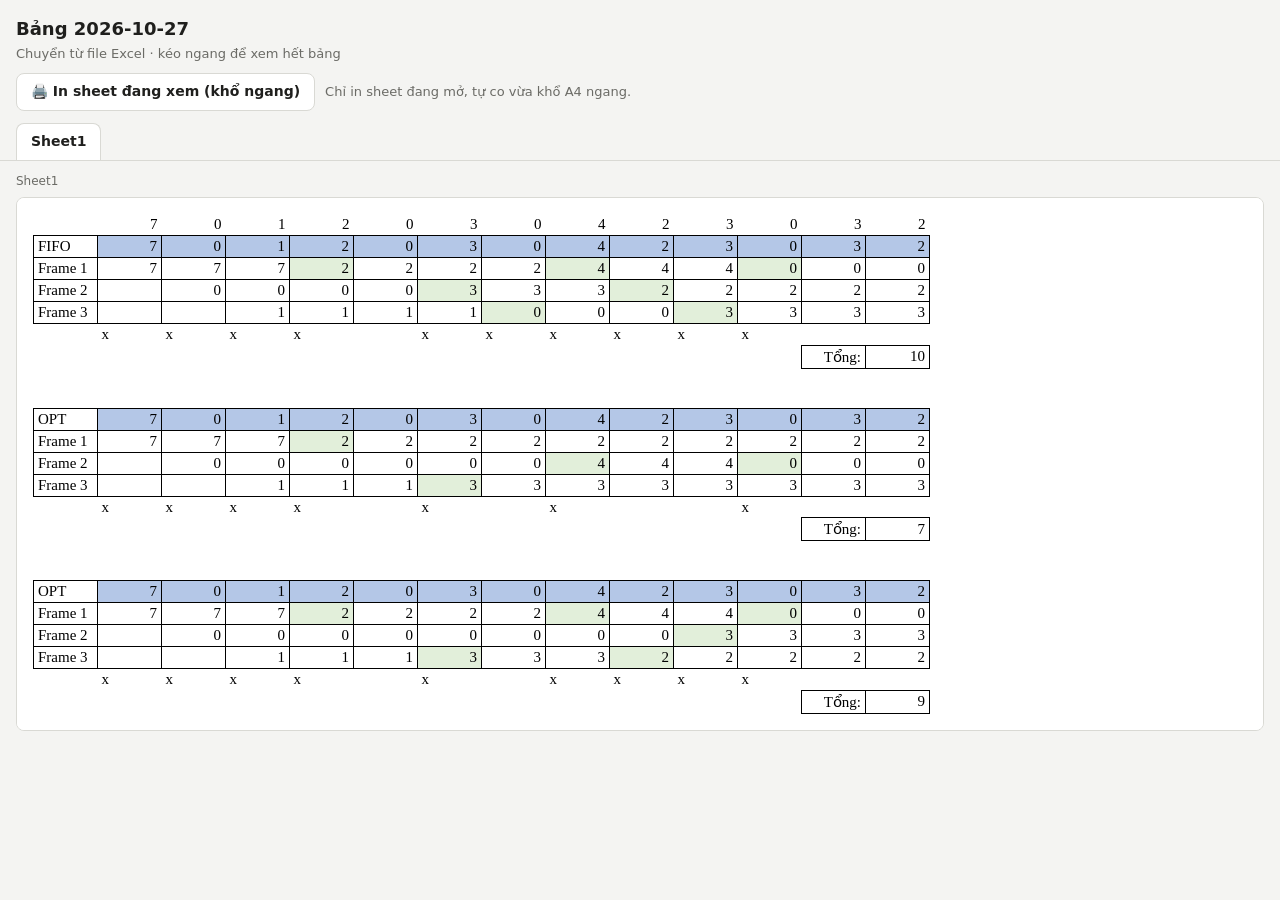
==== commit bd4efd0b: "code: save codes/html/utc/2026-2027/Nguyen_ly_he_dieu_hanh-1-1-26(N01)/2026-10-27/file-1/index.html" ====
--- a/6ab3d694415010bf620349e5/codes/html/utc/2026-2027/Nguyen_ly_he_dieu_hanh-1-1-26(N01)/2026-10-27/file-1/index.html
+++ b/6ab3d694415010bf620349e5/codes/html/utc/2026-2027/Nguyen_ly_he_dieu_hanh-1-1-26(N01)/2026-10-27/file-1/index.html
@@ -1,6 +1,24 @@
-<!DOCTYPE html><html lang="vi"><head><meta charset="utf-8">
+<!DOCTYPE html>
+<html lang="vi"><head><meta charset="utf-8">
 <meta name="viewport" content="width=device-width, initial-scale=1, viewport-fit=cover">
-<title>Bảng 2026-10-27 – có thể chỉnh sửa</title>
+<title>Bảng 2026-10-27</title>
+<!--
+  ================= HƯỚNG DẪN SỬA TRỰC TIẾP TRONG FILE NÀY =================
+  • SỬA SỐ LIỆU : đổi chữ giữa <td> và </td>, ví dụ <td>7</td> -> <td>9</td>
+  • THÊM DÒNG   : copy nguyên 1 dòng <tr class="kh">...</tr> rồi dán xuống dưới, sửa số
+  • THÊM CỘT    : thêm 1 <col style="width:64px"> trong <colgroup> và thêm 1 <td></td>
+                  vào CUỐI MỖI DÒNG <tr> (và tăng colspan="14" ở dòng trống nếu cần)
+  • TÔ MÀU Ô    : <td class="xanh">  (xanh dương)   <td class="la">  (xanh lá)
+                  <td class="vang">  (vàng)         <td class="do">  (đỏ cam)
+                  <td class="xam">   (xám)          — bỏ class để bỏ màu
+                  muốn thêm màu mới: thêm 1 dòng trong khối CSS "MÀU Ô" bên dưới
+  • TÍCH Ô      : viết chữ x vào ô, ví dụ <td>x</td>
+  • THÊM SHEET  : copy cả khối <section class="panel"> ... </section> và thêm 1 nút
+                  <button class="tab" data-i="1"> trong <nav>, đổi data-i của section cho khớp
+  • VIỀN        : dòng class="kh" có viền mọi ô; ô có class "vien" cũng có viền
+  Phần IN ngang A4 ở cuối file giữ nguyên, không cần sửa.
+  ============================================================================
+-->
 <style>
 :root{--bg:#f4f4f2;--fg:#1f1f1d;--mut:#6b6b66;--card:#fff;--line:#d9d9d4;--acc:#1a5fb4;box-sizing:border-box;padding-top:env(safe-area-inset-top,0px);padding-bottom:env(safe-area-inset-bottom,0px)}
 @media (prefers-color-scheme:dark){:root:not([data-theme="light"]){--bg:#161615;--fg:#ececea;--mut:#9a9a94;--line:#3a3a37;--acc:#7ab0ff}}
@@ -8,272 +26,121 @@
 html{scroll-padding-top:env(safe-area-inset-top,0px)}
 *{box-sizing:border-box}
 body{margin:0;background:var(--bg);color:var(--fg);font:14px/1.4 system-ui,-apple-system,"Segoe UI",Roboto,sans-serif}
-header{padding:16px 16px 8px}h1{font-size:18px;margin:0 0 4px}.sub{color:var(--mut);font-size:13px}
-.tools{display:flex;flex-wrap:wrap;gap:6px;align-items:center;padding:0 16px 10px}
-.tools .sep{width:1px;height:24px;background:var(--line);margin:0 4px}
-button{font:inherit;border:1px solid var(--line);background:var(--card);color:#1f1f1d;border-radius:8px;padding:6px 10px;cursor:pointer}
-button:hover{border-color:var(--acc)}
-.sw{width:28px;height:28px;padding:0;border-radius:50%}
-.wrap{margin:0 16px 24px;overflow:auto;border:1px solid var(--line);border-radius:8px;background:#fff;max-height:70vh}
-table{border-collapse:collapse;table-layout:fixed;color:#000;font:15px Calibri,"Segoe UI",Arial,sans-serif}
-th{background:#f0f0ee;color:#555;font:12px system-ui,sans-serif;font-weight:500;border:1px solid #ccc;position:sticky;top:0;z-index:1;user-select:none;cursor:pointer;min-width:28px}
-th[data-rh]{position:sticky;left:0;top:auto;z-index:1}
-th.corner{left:0;z-index:2}
-td{border:1px solid #bbb;height:26px;width:56px;min-width:56px;text-align:center;padding:0 4px;white-space:nowrap;overflow:hidden;cursor:cell;user-select:none}
-td.lbl{width:90px;min-width:90px;text-align:left}
-td.sel{outline:2px solid var(--acc);outline-offset:-2px;box-shadow:inset 0 0 0 100px rgba(26,95,180,.12)}
-td.edit{user-select:text;cursor:text;outline:2px solid #e8590c;background:#fff!important;box-shadow:none;text-overflow:clip}
-#status{color:var(--mut);font-size:12px;padding:0 16px 8px}
+header{padding:16px 16px 0}h1{font-size:18px;margin:0 0 4px}.sub{color:var(--mut);font-size:13px}
+.tabs{display:flex;gap:6px;overflow-x:auto;padding:12px 16px 0;border-bottom:1px solid var(--line)}
+.tab{flex:none;border:1px solid var(--line);border-bottom:none;background:transparent;color:var(--mut);padding:8px 14px;border-radius:8px 8px 0 0;font:inherit;cursor:pointer;white-space:nowrap}
+.tab.on{background:var(--card);color:#1f1f1d;font-weight:600;border-color:var(--line)}
+@media (prefers-color-scheme:dark){:root:not([data-theme="light"]) .tab.on{color:#1f1f1d}}
+.panel{display:none;padding:12px 16px 24px}.panel.on{display:block}
+.meta{color:var(--mut);font-size:12px;margin-bottom:8px}
+.scroll{overflow-x:auto;border:1px solid var(--line);border-radius:8px;background:#fff}
+.paper{background:#fff;color:#000;padding:16px;width:max-content;min-width:100%}
+.bar{display:flex;align-items:center;gap:10px;flex-wrap:wrap;margin-top:10px}
+.print-btn{border:1px solid var(--line);background:var(--card);color:#1f1f1d;padding:8px 14px;border-radius:8px;font:inherit;font-weight:600;cursor:pointer}
+.print-btn:hover{border-color:var(--acc)}
+
+/* ---------- BẢNG ---------- */
+table{border-collapse:collapse;table-layout:fixed;width:896px;font:15px Calibri,"Times New Roman",serif}
+td{height:20px;padding:2px 4px;text-align:right;color:#000;white-space:nowrap;overflow:hidden}
+td.ten{text-align:left}                       /* ô nhãn: FIFO, Frame 1... */
+tr.kh td, td.vien{border:1px solid #000}      /* dòng có viền / ô có viền */
+tr.dau td{text-align:left}                    /* dòng dấu x */
+
+/* ---------- MÀU Ô ---------- */
+td.xanh{background:#b4c7e7}
+td.la{background:#e2efda}
+td.vang{background:#fff2cc}
+td.do{background:#f8cbad}
+td.xam{background:#d9d9d9}
+
+/* ---------- IN (giữ nguyên) ---------- */
 @page{size:A4 landscape;margin:8mm}
 @media print{
- html,body{background:#fff!important}
- header,.tools,#status{display:none!important}
- .wrap{border:none;margin:0;overflow:visible;max-height:none}
- th{display:none}
- td.sel{outline:none;box-shadow:none}
- *{-webkit-print-color-adjust:exact;print-color-adjust:exact}
+  html,body{background:#fff!important}
+  header,.tabs,.meta{display:none!important}
+  .panel{padding:0!important}
+  .scroll{overflow:visible!important;border:none!important;border-radius:0!important}
+  .paper{padding:0!important;width:auto!important;min-width:0!important}
+  *{-webkit-print-color-adjust:exact;print-color-adjust:exact}
+  tr{break-inside:avoid}
 }
 </style></head><body>
-<header><h1>Bảng 2026-10-27 <span class="sub">· Sheet1 (chỉnh sửa được)</span></h1>
-<div class="sub">Bấm ô để chọn, kéo chuột để chọn vùng. Gõ trực tiếp để nhập số liệu (Enter/Tab để sang ô kế, Delete để xoá). Dữ liệu tự lưu trên trình duyệt này.</div></header>
-<div class="tools">
- <button data-act="addRow">+ Dòng</button><button data-act="delRow">− Dòng</button>
- <button data-act="addCol">+ Cột</button><button data-act="delCol">− Cột</button>
- <span class="sep"></span>
- <button data-act="tick" title="Điền hoặc bỏ dấu x ở ô đang chọn">✓ Tích (x)</button>
- <button data-act="clear">Xoá nội dung</button>
- <span class="sep"></span>
- <button class="sw" data-color="blue" style="background:#b4c7e7" title="Xanh dương"></button>
- <button class="sw" data-color="green" style="background:#e2efda" title="Xanh lá"></button>
- <button class="sw" data-color="yellow" style="background:#fff2cc" title="Vàng"></button>
- <button class="sw" data-color="red" style="background:#f8cbad" title="Đỏ cam"></button>
- <button class="sw" data-color="gray" style="background:#d9d9d9" title="Xám"></button>
- <button class="sw" data-color="" title="Bỏ màu">∅</button>
- <span class="sep"></span>
- <button id="printBtn">🖨️ In ngang</button>
- <button id="resetBtn">Khôi phục bản gốc</button>
-</div>
-<div id="status"></div>
-<div class="wrap"><table id="grid"></table></div>
+
+<header><h1>Bảng 2026-10-27</h1>
+<div class="sub">Chuyển từ file Excel · kéo ngang để xem hết bảng</div>
+<div class="bar"><button class="print-btn" id="printBtn" type="button">🖨️ In sheet đang xem (khổ ngang)</button><span class="sub">Chỉ in sheet đang mở, tự co vừa khổ A4 ngang.</span></div></header>
+
+<nav class="tabs" role="tablist">
+<button class="tab on" data-i="0" role="tab">Sheet1</button>
+</nav>
+
+<!-- ================= SHEET 1 ================= -->
+<section class="panel on" data-i="0"><div class="meta">Sheet1</div><div class="scroll"><div class="paper">
+<table>
+<colgroup>
+<col style="width:64px">
+<col style="width:64px">
+<col style="width:64px">
+<col style="width:64px">
+<col style="width:64px">
+<col style="width:64px">
+<col style="width:64px">
+<col style="width:64px">
+<col style="width:64px">
+<col style="width:64px">
+<col style="width:64px">
+<col style="width:64px">
+<col style="width:64px">
+<col style="width:64px">
+</colgroup>
+<!-- Dòng 1: số thứ tự trang (không viền) -->
+<tr class="so"><td></td><td>7</td><td>0</td><td>1</td><td>2</td><td>0</td><td>3</td><td>0</td><td>4</td><td>2</td><td>3</td><td>0</td><td>3</td><td>2</td></tr>
+
+<!-- ======== KHỐI FIFO ======== -->
+<tr class="kh"><td class="ten">FIFO</td><td class="xanh">7</td><td class="xanh">0</td><td class="xanh">1</td><td class="xanh">2</td><td class="xanh">0</td><td class="xanh">3</td><td class="xanh">0</td><td class="xanh">4</td><td class="xanh">2</td><td class="xanh">3</td><td class="xanh">0</td><td class="xanh">3</td><td class="xanh">2</td></tr>
+<tr class="kh"><td class="ten">Frame 1</td><td>7</td><td>7</td><td>7</td><td class="la">2</td><td>2</td><td>2</td><td>2</td><td class="la">4</td><td>4</td><td>4</td><td class="la">0</td><td>0</td><td>0</td></tr>
+<tr class="kh"><td class="ten">Frame 2</td><td></td><td>0</td><td>0</td><td>0</td><td>0</td><td class="la">3</td><td>3</td><td>3</td><td class="la">2</td><td>2</td><td>2</td><td>2</td><td>2</td></tr>
+<tr class="kh"><td class="ten">Frame 3</td><td></td><td></td><td>1</td><td>1</td><td>1</td><td>1</td><td class="la">0</td><td>0</td><td>0</td><td class="la">3</td><td>3</td><td>3</td><td>3</td></tr>
+<!-- Dòng dấu x: viết chữ x vào ô nào có lỗi trang -->
+<tr class="dau"><td></td><td>x</td><td>x</td><td>x</td><td>x</td><td></td><td>x</td><td>x</td><td>x</td><td>x</td><td>x</td><td>x</td><td></td><td></td></tr>
+<!-- Dòng Tổng: chỉ 2 ô cuối có viền (class="vien") -->
+<tr class="tong"><td></td><td></td><td></td><td></td><td></td><td></td><td></td><td></td><td></td><td></td><td></td><td></td><td class="vien">Tổng:</td><td class="vien">10</td></tr>
+<tr class="trong"><td colspan="14"></td></tr>
+<tr class="trong"><td colspan="14"></td></tr>
+
+<!-- ======== KHỐI OPT ======== -->
+<tr class="kh"><td class="ten">OPT</td><td class="xanh">7</td><td class="xanh">0</td><td class="xanh">1</td><td class="xanh">2</td><td class="xanh">0</td><td class="xanh">3</td><td class="xanh">0</td><td class="xanh">4</td><td class="xanh">2</td><td class="xanh">3</td><td class="xanh">0</td><td class="xanh">3</td><td class="xanh">2</td></tr>
+<tr class="kh"><td class="ten">Frame 1</td><td>7</td><td>7</td><td>7</td><td class="la">2</td><td>2</td><td>2</td><td>2</td><td>2</td><td>2</td><td>2</td><td>2</td><td>2</td><td>2</td></tr>
+<tr class="kh"><td class="ten">Frame 2</td><td></td><td>0</td><td>0</td><td>0</td><td>0</td><td>0</td><td>0</td><td class="la">4</td><td>4</td><td>4</td><td class="la">0</td><td>0</td><td>0</td></tr>
+<tr class="kh"><td class="ten">Frame 3</td><td></td><td></td><td>1</td><td>1</td><td>1</td><td class="la">3</td><td>3</td><td>3</td><td>3</td><td>3</td><td>3</td><td>3</td><td>3</td></tr>
+<!-- Dòng dấu x: viết chữ x vào ô nào có lỗi trang -->
+<tr class="dau"><td></td><td>x</td><td>x</td><td>x</td><td>x</td><td></td><td>x</td><td></td><td>x</td><td></td><td></td><td>x</td><td></td><td></td></tr>
+<!-- Dòng Tổng: chỉ 2 ô cuối có viền (class="vien") -->
+<tr class="tong"><td></td><td></td><td></td><td></td><td></td><td></td><td></td><td></td><td></td><td></td><td></td><td></td><td class="vien">Tổng:</td><td class="vien">7</td></tr>
+<tr class="trong"><td colspan="14"></td></tr>
+<tr class="trong"><td colspan="14"></td></tr>
+
+<!-- ======== KHỐI OPT ======== -->
+<tr class="kh"><td class="ten">OPT</td><td class="xanh">7</td><td class="xanh">0</td><td class="xanh">1</td><td class="xanh">2</td><td class="xanh">0</td><td class="xanh">3</td><td class="xanh">0</td><td class="xanh">4</td><td class="xanh">2</td><td class="xanh">3</td><td class="xanh">0</td><td class="xanh">3</td><td class="xanh">2</td></tr>
+<tr class="kh"><td class="ten">Frame 1</td><td>7</td><td>7</td><td>7</td><td class="la">2</td><td>2</td><td>2</td><td>2</td><td class="la">4</td><td>4</td><td>4</td><td class="la">0</td><td>0</td><td>0</td></tr>
+<tr class="kh"><td class="ten">Frame 2</td><td></td><td>0</td><td>0</td><td>0</td><td>0</td><td>0</td><td>0</td><td>0</td><td>0</td><td class="la">3</td><td>3</td><td>3</td><td>3</td></tr>
+<tr class="kh"><td class="ten">Frame 3</td><td></td><td></td><td>1</td><td>1</td><td>1</td><td class="la">3</td><td>3</td><td>3</td><td class="la">2</td><td>2</td><td>2</td><td>2</td><td>2</td></tr>
+<!-- Dòng dấu x: viết chữ x vào ô nào có lỗi trang -->
+<tr class="dau"><td></td><td>x</td><td>x</td><td>x</td><td>x</td><td></td><td>x</td><td></td><td>x</td><td>x</td><td>x</td><td>x</td><td></td><td></td></tr>
+<!-- Dòng Tổng: chỉ 2 ô cuối có viền (class="vien") -->
+<tr class="tong"><td></td><td></td><td></td><td></td><td></td><td></td><td></td><td></td><td></td><td></td><td></td><td></td><td class="vien">Tổng:</td><td class="vien">9</td></tr>
+</table>
+</div></div></section>
 
 <script>
-// ===================== DỮ LIỆU GỐC (đọc từ Sheet1) =====================
-// Mỗi dòng là một mảng các ô, từ cột A đến cột N. "" = ô trống.
-// Dòng 1 (số thứ tự trang), rồi các khối FIFO / OPT / LRU, mỗi khối có Frame 1-3,
-// dòng dấu x (lỗi trang) và ô "Tổng:".
-const ORIGINAL = {
-  rows: [
-  ["", "7", "0", "1", "2", "0", "3", "0", "4", "2", "3", "0", "3", "2"],
-  ["FIFO", "7", "0", "1", "2", "0", "3", "0", "4", "2", "3", "0", "3", "2"],
-  ["Frame 1", "7", "7", "7", "2", "2", "2", "2", "4", "4", "4", "0", "0", "0"],
-  ["Frame 2", "", "0", "0", "0", "0", "3", "3", "3", "2", "2", "2", "2", "2"],
-  ["Frame 3", "", "", "1", "1", "1", "1", "0", "0", "0", "3", "3", "3", "3"],
-  ["", "x", "x", "x", "x", "", "x", "x", "x", "x", "x", "x", "", ""],
-  ["", "", "", "", "", "", "", "", "", "", "", "", "Tổng:", "10"],
-  ["", "", "", "", "", "", "", "", "", "", "", "", "", ""],
-  ["", "", "", "", "", "", "", "", "", "", "", "", "", ""],
-  ["OPT", "7", "0", "1", "2", "0", "3", "0", "4", "2", "3", "0", "3", "2"],
-  ["Frame 1", "7", "7", "7", "2", "2", "2", "2", "2", "2", "2", "2", "2", "2"],
-  ["Frame 2", "", "0", "0", "0", "0", "0", "0", "4", "4", "4", "0", "0", "0"],
-  ["Frame 3", "", "", "1", "1", "1", "3", "3", "3", "3", "3", "3", "3", "3"],
-  ["", "x", "x", "x", "x", "", "x", "", "x", "", "", "x", "", ""],
-  ["", "", "", "", "", "", "", "", "", "", "", "", "Tổng:", "7"],
-  ["", "", "", "", "", "", "", "", "", "", "", "", "", ""],
-  ["", "", "", "", "", "", "", "", "", "", "", "", "", ""],
-  ["OPT", "7", "0", "1", "2", "0", "3", "0", "4", "2", "3", "0", "3", "2"],
-  ["Frame 1", "7", "7", "7", "2", "2", "2", "2", "4", "4", "4", "0", "0", "0"],
-  ["Frame 2", "", "0", "0", "0", "0", "0", "0", "0", "0", "3", "3", "3", "3"],
-  ["Frame 3", "", "", "1", "1", "1", "3", "3", "3", "2", "2", "2", "2", "2"],
-  ["", "x", "x", "x", "x", "", "x", "", "x", "x", "x", "x", "", ""],
-  ["", "", "", "", "", "", "", "", "", "", "", "", "Tổng:", "9"]
-  ],
-  // Ô được tô màu: "dòng,cột" (đếm từ 0) -> tên màu (blue, green...)
-  colors: {
-  "1,1": "blue",
-  "1,2": "blue",
-  "1,3": "blue",
-  "1,4": "blue",
-  "1,5": "blue",
-  "1,6": "blue",
-  "1,7": "blue",
-  "1,8": "blue",
-  "1,9": "blue",
-  "1,10": "blue",
-  "1,11": "blue",
-  "1,12": "blue",
-  "1,13": "blue",
-  "2,4": "green",
-  "2,8": "green",
-  "2,11": "green",
-  "3,6": "green",
-  "3,9": "green",
-  "4,7": "green",
-  "4,10": "green",
-  "9,1": "blue",
-  "9,2": "blue",
-  "9,3": "blue",
-  "9,4": "blue",
-  "9,5": "blue",
-  "9,6": "blue",
-  "9,7": "blue",
-  "9,8": "blue",
-  "9,9": "blue",
-  "9,10": "blue",
-  "9,11": "blue",
-  "9,12": "blue",
-  "9,13": "blue",
-  "10,4": "green",
-  "11,8": "green",
-  "11,11": "green",
-  "12,6": "green",
-  "17,1": "blue",
-  "17,2": "blue",
-  "17,3": "blue",
-  "17,4": "blue",
-  "17,5": "blue",
-  "17,6": "blue",
-  "17,7": "blue",
-  "17,8": "blue",
-  "17,9": "blue",
-  "17,10": "blue",
-  "17,11": "blue",
-  "17,12": "blue",
-  "17,13": "blue",
-  "18,4": "green",
-  "18,8": "green",
-  "18,11": "green",
-  "19,10": "green",
-  "20,6": "green",
-  "20,9": "green"
-  }
-};
-
-// ===================== CHƯƠNG TRÌNH =====================
-const COLORS = {blue:'#b4c7e7', green:'#e2efda', yellow:'#fff2cc', red:'#f8cbad', gray:'#d9d9d9'};
-const KEY = 'bang-2026-10-27-v1';
-const $ = s => document.querySelector(s);
-const grid = $('#grid');
-let rows, bg;                       // rows: chữ trong ô, bg: màu từng ô
-let sel = {r1:0,c1:0,r2:0,c2:0}, anchor = {r:0,c:0}, editing = null, dragging = false;
-
-function fromOriginal(){
-  rows = ORIGINAL.rows.map(r => r.map(String));
-  bg = rows.map(r => r.map(() => ''));
-  for (const k in ORIGINAL.colors){ const [r,c] = k.split(',').map(Number); bg[r][c] = ORIGINAL.colors[k]; }
-}
-function load(){
-  try { const s = JSON.parse(localStorage.getItem(KEY)); if (s && s.rows && s.bg){ rows = s.rows; bg = s.bg; return; } } catch(e){}
-  fromOriginal();
-}
-function save(){ try { localStorage.setItem(KEY, JSON.stringify({rows, bg})); } catch(e){} }
-const esc = s => s.replace(/&/g,'&amp;').replace(/</g,'&lt;');
-function colName(i){ let s=''; i++; while(i>0){ const m=(i-1)%26; s=String.fromCharCode(65+m)+s; i=Math.floor((i-1)/26);} return s; }
-const cellEl = (r,c) => grid.querySelector(`td[data-r="${r}"][data-c="${c}"]`);
-
-function render(){
-  let h = '<tr><th class="corner"></th>';
-  for (let c=0;c<rows[0].length;c++) h += `<th data-ch="${c}">${colName(c)}</th>`;
-  h += '</tr>';
-  rows.forEach((row,r) => {
-    h += `<tr><th data-rh="${r}">${r+1}</th>`;
-    row.forEach((v,c) => {
-      const st = bg[r][c] ? ` style="background:${COLORS[bg[r][c]]}"` : '';
-      h += `<td data-r="${r}" data-c="${c}"${c==0?' class="lbl"':''}${st}>${esc(v)}</td>`;
-    });
-    h += '</tr>';
-  });
-  grid.innerHTML = h; paintSel();
-}
-function norm(){ return {r1:Math.min(sel.r1,sel.r2), r2:Math.max(sel.r1,sel.r2), c1:Math.min(sel.c1,sel.c2), c2:Math.max(sel.c1,sel.c2)}; }
-function paintSel(){
-  grid.querySelectorAll('td.sel').forEach(t => t.classList.remove('sel'));
-  const n = norm();
-  for (let r=n.r1;r<=n.r2;r++) for (let c=n.c1;c<=n.c2;c++){ const t = cellEl(r,c); if (t) t.classList.add('sel'); }
-  const a = colName(n.c1)+(n.r1+1), b = colName(n.c2)+(n.r2+1);
-  $('#status').textContent = `Đang chọn: ${a===b?a:a+':'+b}  ·  ${rows.length} dòng × ${rows[0].length} cột`;
-}
-function setSel(r1,c1,r2,c2){ sel = {r1,c1,r2,c2}; paintSel(); }
-
-// ---------- nhập liệu ----------
-function startEdit(r,c,initial){
-  commitEdit(); setSel(r,c,r,c); anchor = {r,c};
-  const td = cellEl(r,c); editing = {r,c};
-  td.contentEditable = 'plaintext-only'; if (td.contentEditable !== 'plaintext-only') td.contentEditable = 'true';
-  td.classList.add('edit'); if (initial !== undefined) td.textContent = initial;
-  td.focus(); const g = getSelection(), rg = document.createRange(); rg.selectNodeContents(td); rg.collapse(false); g.removeAllRanges(); g.addRange(rg);
-}
-function commitEdit(){
-  if (!editing) return;
-  const {r,c} = editing, td = cellEl(r,c); editing = null;
-  if (!td) return;
-  rows[r][c] = td.textContent.replace(/\n/g,'').trim();
-  td.contentEditable = 'false'; td.classList.remove('edit'); td.textContent = rows[r][c]; save();
-}
-function cancelEdit(){ if (!editing) return; const {r,c} = editing, td = cellEl(r,c); editing = null; td.contentEditable='false'; td.classList.remove('edit'); td.textContent = rows[r][c]; }
-function move(dr,dc){
-  const r = Math.max(0,Math.min(rows.length-1, sel.r2+dr)), c = Math.max(0,Math.min(rows[0].length-1, sel.c2+dc));
-  setSel(r,c,r,c); anchor = {r,c}; const t = cellEl(r,c); if (t) t.scrollIntoView({block:'nearest',inline:'nearest'});
-}
-
-// ---------- chọn ô bằng chuột ----------
-grid.addEventListener('mousedown', e => {
-  const td = e.target.closest('td'), th = e.target.closest('th');
-  if (td && editing && td.classList.contains('edit')) return;
-  commitEdit();
-  if (td){ const r=+td.dataset.r, c=+td.dataset.c;
-    if (e.shiftKey) setSel(anchor.r,anchor.c,r,c); else { anchor={r,c}; setSel(r,c,r,c); }
-    dragging = true; e.preventDefault();
-  } else if (th && th.dataset.rh !== undefined){ const r=+th.dataset.rh; setSel(r,0,r,rows[0].length-1); anchor={r,c:0}; }
-  else if (th && th.dataset.ch !== undefined){ const c=+th.dataset.ch; setSel(0,c,rows.length-1,c); anchor={r:0,c}; }
-});
-grid.addEventListener('mouseover', e => { const td = e.target.closest('td'); if (dragging && td) setSel(anchor.r,anchor.c,+td.dataset.r,+td.dataset.c); });
-window.addEventListener('mouseup', () => dragging = false);
-grid.addEventListener('dblclick', e => { const td = e.target.closest('td'); if (td) startEdit(+td.dataset.r,+td.dataset.c); });
-
-// ---------- bàn phím ----------
-document.addEventListener('keydown', e => {
-  if (!(e.target === document.body || e.target.closest('#grid'))) return;
-  if (editing){
-    if (e.key==='Enter'){ e.preventDefault(); commitEdit(); move(1,0); }
-    else if (e.key==='Tab'){ e.preventDefault(); commitEdit(); move(0,e.shiftKey?-1:1); }
-    else if (e.key==='Escape'){ cancelEdit(); }
-    return;
-  }
-  if (e.ctrlKey || e.metaKey || e.altKey) return;
-  const k = e.key;
-  if (k==='ArrowDown'){e.preventDefault();move(1,0);} else if (k==='ArrowUp'){e.preventDefault();move(-1,0);}
-  else if (k==='ArrowLeft'){e.preventDefault();move(0,-1);} else if (k==='ArrowRight'||k==='Tab'){e.preventDefault();move(0,e.shiftKey?-1:1);}
-  else if (k==='Delete'||k==='Backspace'){ e.preventDefault(); act.clear(); }
-  else if (k==='Enter'||k==='F2'){ e.preventDefault(); startEdit(sel.r2,sel.c2); }
-  else if (k.length===1){ e.preventDefault(); startEdit(sel.r2,sel.c2,k); }
-});
-
-// ---------- các nút chức năng ----------
-function each(fn){ const n = norm(); for (let r=n.r1;r<=n.r2;r++) for (let c=n.c1;c<=n.c2;c++) fn(r,c); }
-const act = {
-  addRow(){ const r = norm().r2+1; rows.splice(r,0,rows[0].map(()=> '')); bg.splice(r,0,rows[0].map(()=> '')); render(); setSel(r,0,r,0); },
-  delRow(){ const n = norm(); if (rows.length-(n.r2-n.r1+1) < 1) return; rows.splice(n.r1,n.r2-n.r1+1); bg.splice(n.r1,n.r2-n.r1+1); const r=Math.min(n.r1,rows.length-1); render(); setSel(r,n.c1,r,n.c1); },
-  addCol(){ const c = norm().c2+1; rows.forEach(r => r.splice(c,0,'')); bg.forEach(r => r.splice(c,0,'')); render(); setSel(0,c,0,c); },
-  delCol(){ const n = norm(), k = n.c2-n.c1+1; if (rows[0].length-k < 1) return; rows.forEach(r => r.splice(n.c1,k)); bg.forEach(r => r.splice(n.c1,k)); const c=Math.min(n.c1,rows[0].length-1); render(); setSel(n.r1,c,n.r1,c); },
-  tick(){ let all = true; each((r,c) => { if (rows[r][c] !== 'x') all = false; }); each((r,c) => { rows[r][c] = all ? '' : 'x'; }); render(); },
-  clear(){ each((r,c) => { rows[r][c] = ''; }); render(); }
-};
-document.querySelectorAll('[data-act]').forEach(b => b.addEventListener('click', () => { commitEdit(); act[b.dataset.act](); save(); }));
-document.querySelectorAll('[data-color]').forEach(b => b.addEventListener('click', () => { commitEdit(); each((r,c) => { bg[r][c] = b.dataset.color; }); render(); save(); }));
-
-let armed = null;
-$('#resetBtn').addEventListener('click', e => {
-  if (!armed){ e.target.textContent = 'Bấm lại để xác nhận'; armed = setTimeout(() => { armed = null; e.target.textContent = 'Khôi phục bản gốc'; }, 3000); return; }
-  clearTimeout(armed); armed = null; e.target.textContent = 'Khôi phục bản gốc';
-  fromOriginal(); save(); render(); setSel(0,0,0,0);
-});
-
-// ---------- in ngang ----------
-const wrap = $('.wrap');
-function fit(){ const w = grid.offsetWidth || 1; grid.style.zoom = Math.min(1, 1040/w); }
-function unfit(){ grid.style.zoom = ''; }
-window.addEventListener('beforeprint', fit); window.addEventListener('afterprint', unfit);
-$('#printBtn').addEventListener('click', () => { commitEdit(); fit(); setTimeout(() => { try { window.print(); } catch(e){} }, 50); });
-
-load(); render(); setSel(0,0,0,0);
-</script></body></html>+/* ---- Chuyển tab + In (giữ nguyên, không cần sửa) ---- */
+(function(){var t=document.querySelectorAll('.tab'),p=document.querySelectorAll('.panel');
+function go(i){t.forEach(function(x){x.classList.toggle('on',x.dataset.i==i)});p.forEach(function(x){x.classList.toggle('on',x.dataset.i==i)});}
+t.forEach(function(x){x.addEventListener('click',function(){go(x.dataset.i)})});
+var paper=null;
+function fit(){var pn=document.querySelector('.panel.on');if(!pn)return;paper=pn.querySelector('.paper');var tb=paper.querySelector('table');if(!tb)return;var w=tb.offsetWidth||1;paper.style.zoom=Math.min(1,1040/w);}
+function unfit(){if(paper){paper.style.zoom='';paper=null;}}
+window.addEventListener('beforeprint',fit);window.addEventListener('afterprint',unfit);
+document.getElementById('printBtn').addEventListener('click',function(){fit();setTimeout(function(){try{window.print();}catch(e){}},50);});})();
+</script>
+</body></html>
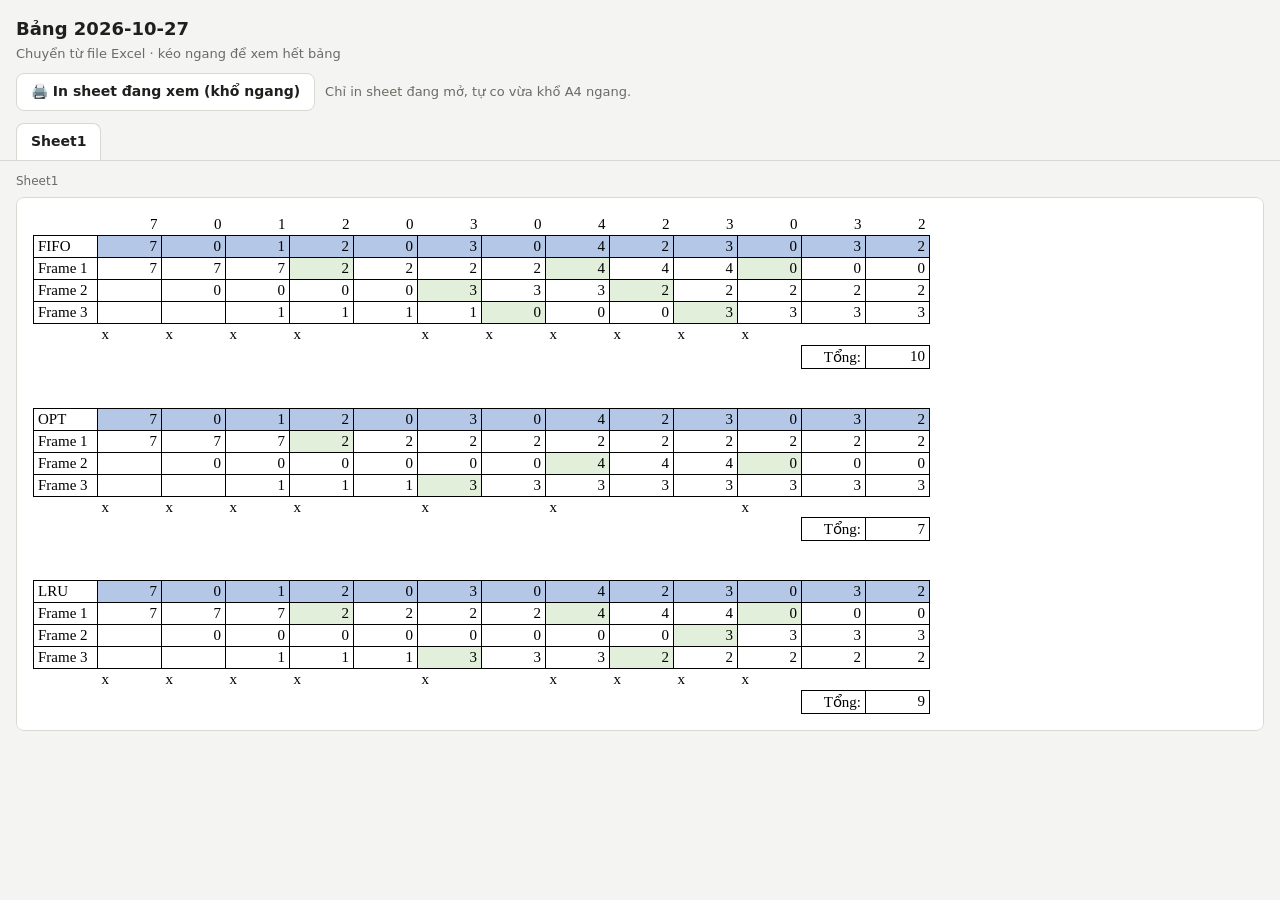
==== commit 06d44759: "code: save codes/html/utc/2026-2027/Nguyen_ly_he_dieu_hanh-1-1-26(N01)/2026-10-27/file-1/index.html" ====
--- a/6ab3d694415010bf620349e5/codes/html/utc/2026-2027/Nguyen_ly_he_dieu_hanh-1-1-26(N01)/2026-10-27/file-1/index.html
+++ b/6ab3d694415010bf620349e5/codes/html/utc/2026-2027/Nguyen_ly_he_dieu_hanh-1-1-26(N01)/2026-10-27/file-1/index.html
@@ -120,8 +120,8 @@
 <tr class="trong"><td colspan="14"></td></tr>
 <tr class="trong"><td colspan="14"></td></tr>
 
-<!-- ======== KHỐI OPT ======== -->
-<tr class="kh"><td class="ten">OPT</td><td class="xanh">7</td><td class="xanh">0</td><td class="xanh">1</td><td class="xanh">2</td><td class="xanh">0</td><td class="xanh">3</td><td class="xanh">0</td><td class="xanh">4</td><td class="xanh">2</td><td class="xanh">3</td><td class="xanh">0</td><td class="xanh">3</td><td class="xanh">2</td></tr>
+<!-- ======== KHỐI LRU ======== -->
+<tr class="kh"><td class="ten">LRU</td><td class="xanh">7</td><td class="xanh">0</td><td class="xanh">1</td><td class="xanh">2</td><td class="xanh">0</td><td class="xanh">3</td><td class="xanh">0</td><td class="xanh">4</td><td class="xanh">2</td><td class="xanh">3</td><td class="xanh">0</td><td class="xanh">3</td><td class="xanh">2</td></tr>
 <tr class="kh"><td class="ten">Frame 1</td><td>7</td><td>7</td><td>7</td><td class="la">2</td><td>2</td><td>2</td><td>2</td><td class="la">4</td><td>4</td><td>4</td><td class="la">0</td><td>0</td><td>0</td></tr>
 <tr class="kh"><td class="ten">Frame 2</td><td></td><td>0</td><td>0</td><td>0</td><td>0</td><td>0</td><td>0</td><td>0</td><td>0</td><td class="la">3</td><td>3</td><td>3</td><td>3</td></tr>
 <tr class="kh"><td class="ten">Frame 3</td><td></td><td></td><td>1</td><td>1</td><td>1</td><td class="la">3</td><td>3</td><td>3</td><td class="la">2</td><td>2</td><td>2</td><td>2</td><td>2</td></tr>
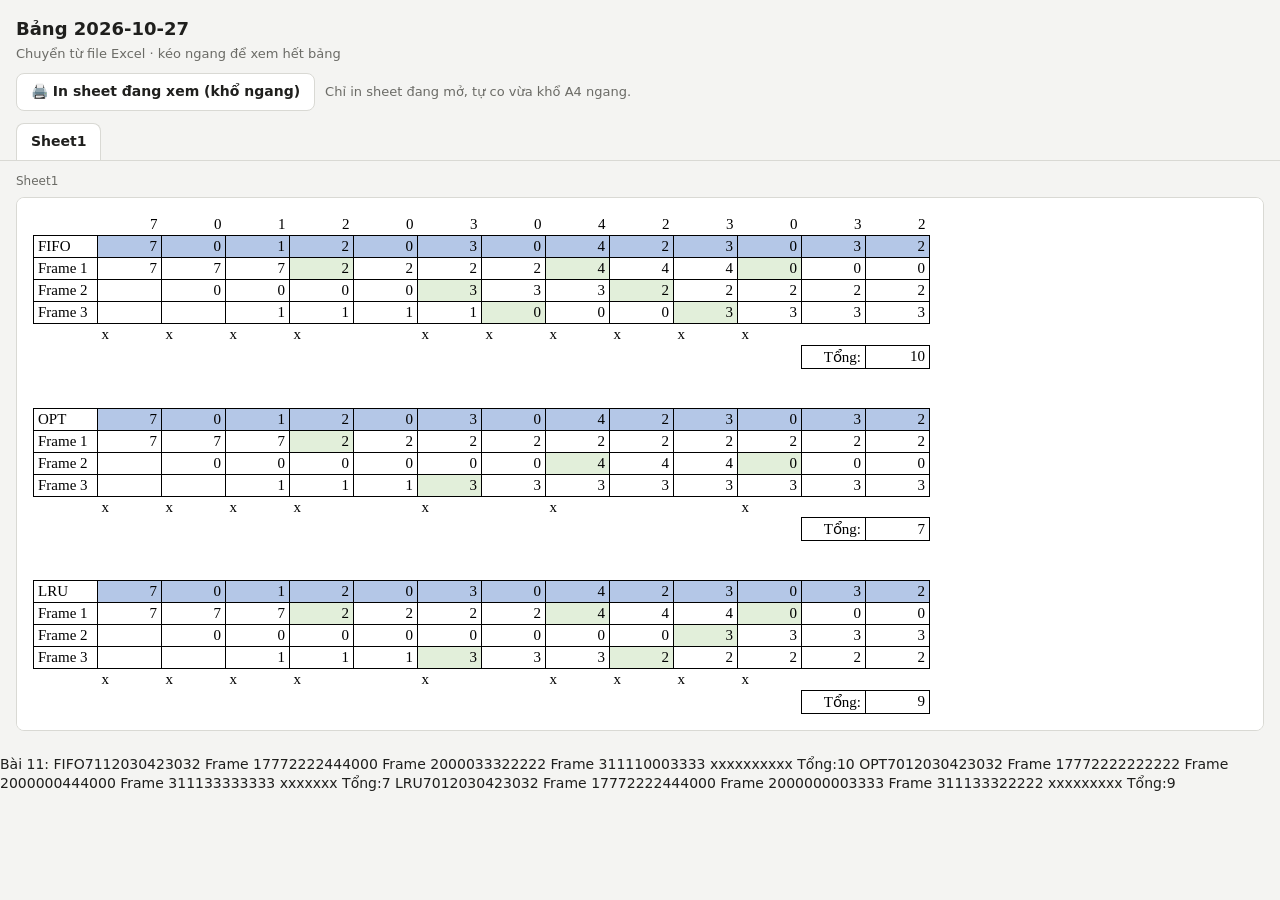
==== commit 04a080ce: "code: save codes/html/utc/2026-2027/Nguyen_ly_he_dieu_hanh-1-1-26(N01)/2026-10-27/file-1/index.html" ====
--- a/6ab3d694415010bf620349e5/codes/html/utc/2026-2027/Nguyen_ly_he_dieu_hanh-1-1-26(N01)/2026-10-27/file-1/index.html
+++ b/6ab3d694415010bf620349e5/codes/html/utc/2026-2027/Nguyen_ly_he_dieu_hanh-1-1-26(N01)/2026-10-27/file-1/index.html
@@ -132,6 +132,49 @@
 </table>
 </div></div></section>
 
+
+
+<!-- Bài 11 -->
+<!-- Dòng 1: số thứ tự trang (không viền) -->
+<tr class="so"><td>Bài 11: </td></tr>
+<!-- 1, 2, 3, 4, 2, 1, 5, 6, 2, 1, 2, 3, 7, 6, 3, 4, 1, 2, 3, 5 -->
+
+<!-- ======== KHỐI FIFO ======== -->
+<tr class="kh"><td class="ten">FIFO</td><td class="xanh">7</td><td class="xanh">1</td><td class="xanh">1</td><td class="xanh">2</td><td class="xanh">0</td><td class="xanh">3</td><td class="xanh">0</td><td class="xanh">4</td><td class="xanh">2</td><td class="xanh">3</td><td class="xanh">0</td><td class="xanh">3</td><td class="xanh">2</td></tr>
+<tr class="kh"><td class="ten">Frame 1</td><td>7</td><td>7</td><td>7</td><td class="la">2</td><td>2</td><td>2</td><td>2</td><td class="la">4</td><td>4</td><td>4</td><td class="la">0</td><td>0</td><td>0</td></tr>
+<tr class="kh"><td class="ten">Frame 2</td><td></td><td>0</td><td>0</td><td>0</td><td>0</td><td class="la">3</td><td>3</td><td>3</td><td class="la">2</td><td>2</td><td>2</td><td>2</td><td>2</td></tr>
+<tr class="kh"><td class="ten">Frame 3</td><td></td><td></td><td>1</td><td>1</td><td>1</td><td>1</td><td class="la">0</td><td>0</td><td>0</td><td class="la">3</td><td>3</td><td>3</td><td>3</td></tr>
+<!-- Dòng dấu x: viết chữ x vào ô nào có lỗi trang -->
+<tr class="dau"><td></td><td>x</td><td>x</td><td>x</td><td>x</td><td></td><td>x</td><td>x</td><td>x</td><td>x</td><td>x</td><td>x</td><td></td><td></td></tr>
+<!-- Dòng Tổng: chỉ 2 ô cuối có viền (class="vien") -->
+<tr class="tong"><td></td><td></td><td></td><td></td><td></td><td></td><td></td><td></td><td></td><td></td><td></td><td></td><td class="vien">Tổng:</td><td class="vien">10</td></tr>
+<tr class="trong"><td colspan="14"></td></tr>
+<tr class="trong"><td colspan="14"></td></tr>
+
+<!-- ======== KHỐI OPT ======== -->
+<tr class="kh"><td class="ten">OPT</td><td class="xanh">7</td><td class="xanh">0</td><td class="xanh">1</td><td class="xanh">2</td><td class="xanh">0</td><td class="xanh">3</td><td class="xanh">0</td><td class="xanh">4</td><td class="xanh">2</td><td class="xanh">3</td><td class="xanh">0</td><td class="xanh">3</td><td class="xanh">2</td></tr>
+<tr class="kh"><td class="ten">Frame 1</td><td>7</td><td>7</td><td>7</td><td class="la">2</td><td>2</td><td>2</td><td>2</td><td>2</td><td>2</td><td>2</td><td>2</td><td>2</td><td>2</td></tr>
+<tr class="kh"><td class="ten">Frame 2</td><td></td><td>0</td><td>0</td><td>0</td><td>0</td><td>0</td><td>0</td><td class="la">4</td><td>4</td><td>4</td><td class="la">0</td><td>0</td><td>0</td></tr>
+<tr class="kh"><td class="ten">Frame 3</td><td></td><td></td><td>1</td><td>1</td><td>1</td><td class="la">3</td><td>3</td><td>3</td><td>3</td><td>3</td><td>3</td><td>3</td><td>3</td></tr>
+<!-- Dòng dấu x: viết chữ x vào ô nào có lỗi trang -->
+<tr class="dau"><td></td><td>x</td><td>x</td><td>x</td><td>x</td><td></td><td>x</td><td></td><td>x</td><td></td><td></td><td>x</td><td></td><td></td></tr>
+<!-- Dòng Tổng: chỉ 2 ô cuối có viền (class="vien") -->
+<tr class="tong"><td></td><td></td><td></td><td></td><td></td><td></td><td></td><td></td><td></td><td></td><td></td><td></td><td class="vien">Tổng:</td><td class="vien">7</td></tr>
+<tr class="trong"><td colspan="14"></td></tr>
+<tr class="trong"><td colspan="14"></td></tr>
+
+<!-- ======== KHỐI LRU ======== -->
+<tr class="kh"><td class="ten">LRU</td><td class="xanh">7</td><td class="xanh">0</td><td class="xanh">1</td><td class="xanh">2</td><td class="xanh">0</td><td class="xanh">3</td><td class="xanh">0</td><td class="xanh">4</td><td class="xanh">2</td><td class="xanh">3</td><td class="xanh">0</td><td class="xanh">3</td><td class="xanh">2</td></tr>
+<tr class="kh"><td class="ten">Frame 1</td><td>7</td><td>7</td><td>7</td><td class="la">2</td><td>2</td><td>2</td><td>2</td><td class="la">4</td><td>4</td><td>4</td><td class="la">0</td><td>0</td><td>0</td></tr>
+<tr class="kh"><td class="ten">Frame 2</td><td></td><td>0</td><td>0</td><td>0</td><td>0</td><td>0</td><td>0</td><td>0</td><td>0</td><td class="la">3</td><td>3</td><td>3</td><td>3</td></tr>
+<tr class="kh"><td class="ten">Frame 3</td><td></td><td></td><td>1</td><td>1</td><td>1</td><td class="la">3</td><td>3</td><td>3</td><td class="la">2</td><td>2</td><td>2</td><td>2</td><td>2</td></tr>
+<!-- Dòng dấu x: viết chữ x vào ô nào có lỗi trang -->
+<tr class="dau"><td></td><td>x</td><td>x</td><td>x</td><td>x</td><td></td><td>x</td><td></td><td>x</td><td>x</td><td>x</td><td>x</td><td></td><td></td></tr>
+<!-- Dòng Tổng: chỉ 2 ô cuối có viền (class="vien") -->
+<tr class="tong"><td></td><td></td><td></td><td></td><td></td><td></td><td></td><td></td><td></td><td></td><td></td><td></td><td class="vien">Tổng:</td><td class="vien">9</td></tr>
+</table>
+</div></div></section>
+
 <script>
 /* ---- Chuyển tab + In (giữ nguyên, không cần sửa) ---- */
 (function(){var t=document.querySelectorAll('.tab'),p=document.querySelectorAll('.panel');
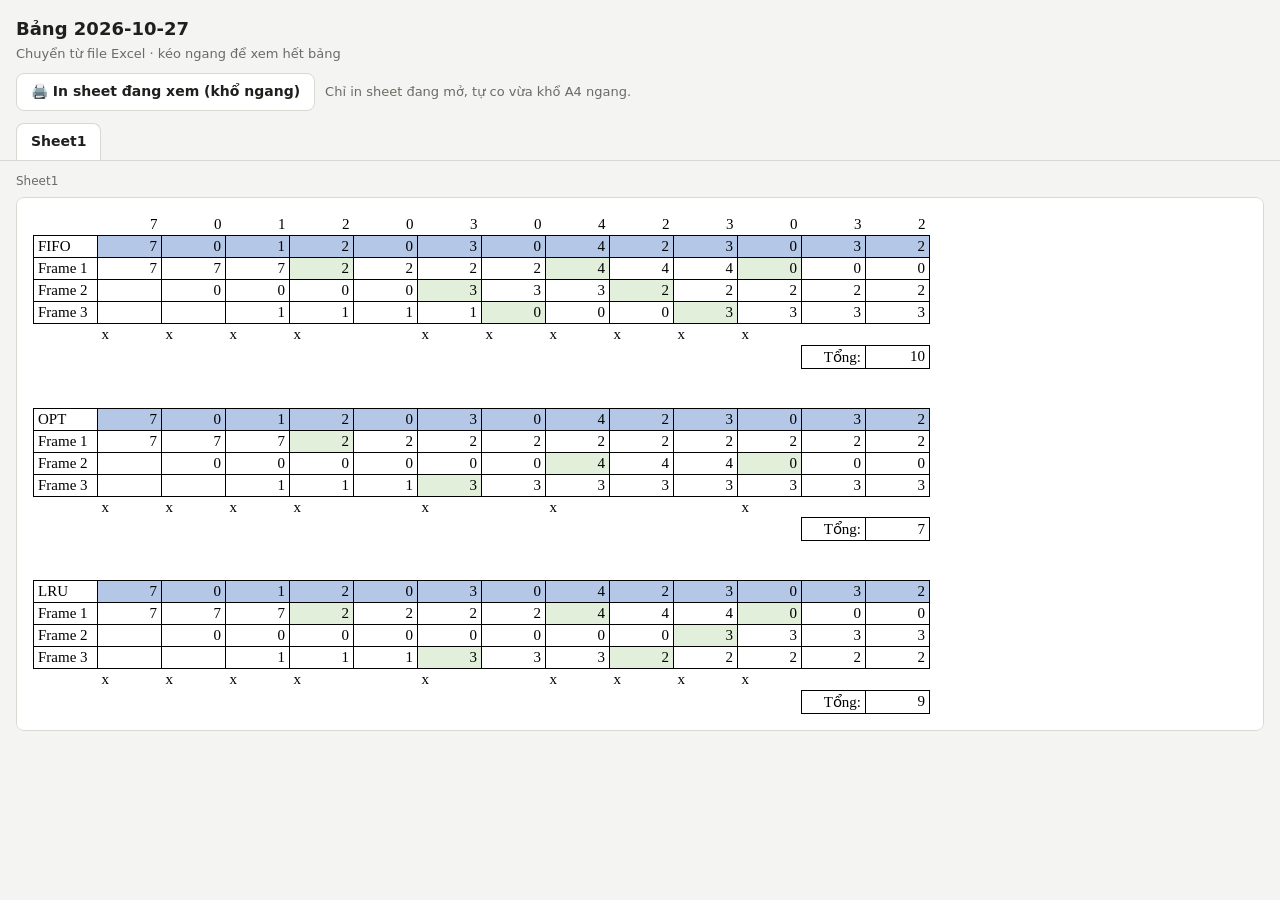
==== commit 18ffd797: "code: save codes/html/utc/2026-2027/Nguyen_ly_he_dieu_hanh-1-1-26(N01)/2026-10-27/file-1/index.html" ====
--- a/6ab3d694415010bf620349e5/codes/html/utc/2026-2027/Nguyen_ly_he_dieu_hanh-1-1-26(N01)/2026-10-27/file-1/index.html
+++ b/6ab3d694415010bf620349e5/codes/html/utc/2026-2027/Nguyen_ly_he_dieu_hanh-1-1-26(N01)/2026-10-27/file-1/index.html
@@ -135,45 +135,9 @@
 
 
 <!-- Bài 11 -->
-<!-- Dòng 1: số thứ tự trang (không viền) -->
-<tr class="so"><td>Bài 11: </td></tr>
 <!-- 1, 2, 3, 4, 2, 1, 5, 6, 2, 1, 2, 3, 7, 6, 3, 4, 1, 2, 3, 5 -->
 
-<!-- ======== KHỐI FIFO ======== -->
-<tr class="kh"><td class="ten">FIFO</td><td class="xanh">7</td><td class="xanh">1</td><td class="xanh">1</td><td class="xanh">2</td><td class="xanh">0</td><td class="xanh">3</td><td class="xanh">0</td><td class="xanh">4</td><td class="xanh">2</td><td class="xanh">3</td><td class="xanh">0</td><td class="xanh">3</td><td class="xanh">2</td></tr>
-<tr class="kh"><td class="ten">Frame 1</td><td>7</td><td>7</td><td>7</td><td class="la">2</td><td>2</td><td>2</td><td>2</td><td class="la">4</td><td>4</td><td>4</td><td class="la">0</td><td>0</td><td>0</td></tr>
-<tr class="kh"><td class="ten">Frame 2</td><td></td><td>0</td><td>0</td><td>0</td><td>0</td><td class="la">3</td><td>3</td><td>3</td><td class="la">2</td><td>2</td><td>2</td><td>2</td><td>2</td></tr>
-<tr class="kh"><td class="ten">Frame 3</td><td></td><td></td><td>1</td><td>1</td><td>1</td><td>1</td><td class="la">0</td><td>0</td><td>0</td><td class="la">3</td><td>3</td><td>3</td><td>3</td></tr>
-<!-- Dòng dấu x: viết chữ x vào ô nào có lỗi trang -->
-<tr class="dau"><td></td><td>x</td><td>x</td><td>x</td><td>x</td><td></td><td>x</td><td>x</td><td>x</td><td>x</td><td>x</td><td>x</td><td></td><td></td></tr>
-<!-- Dòng Tổng: chỉ 2 ô cuối có viền (class="vien") -->
-<tr class="tong"><td></td><td></td><td></td><td></td><td></td><td></td><td></td><td></td><td></td><td></td><td></td><td></td><td class="vien">Tổng:</td><td class="vien">10</td></tr>
-<tr class="trong"><td colspan="14"></td></tr>
-<tr class="trong"><td colspan="14"></td></tr>
 
-<!-- ======== KHỐI OPT ======== -->
-<tr class="kh"><td class="ten">OPT</td><td class="xanh">7</td><td class="xanh">0</td><td class="xanh">1</td><td class="xanh">2</td><td class="xanh">0</td><td class="xanh">3</td><td class="xanh">0</td><td class="xanh">4</td><td class="xanh">2</td><td class="xanh">3</td><td class="xanh">0</td><td class="xanh">3</td><td class="xanh">2</td></tr>
-<tr class="kh"><td class="ten">Frame 1</td><td>7</td><td>7</td><td>7</td><td class="la">2</td><td>2</td><td>2</td><td>2</td><td>2</td><td>2</td><td>2</td><td>2</td><td>2</td><td>2</td></tr>
-<tr class="kh"><td class="ten">Frame 2</td><td></td><td>0</td><td>0</td><td>0</td><td>0</td><td>0</td><td>0</td><td class="la">4</td><td>4</td><td>4</td><td class="la">0</td><td>0</td><td>0</td></tr>
-<tr class="kh"><td class="ten">Frame 3</td><td></td><td></td><td>1</td><td>1</td><td>1</td><td class="la">3</td><td>3</td><td>3</td><td>3</td><td>3</td><td>3</td><td>3</td><td>3</td></tr>
-<!-- Dòng dấu x: viết chữ x vào ô nào có lỗi trang -->
-<tr class="dau"><td></td><td>x</td><td>x</td><td>x</td><td>x</td><td></td><td>x</td><td></td><td>x</td><td></td><td></td><td>x</td><td></td><td></td></tr>
-<!-- Dòng Tổng: chỉ 2 ô cuối có viền (class="vien") -->
-<tr class="tong"><td></td><td></td><td></td><td></td><td></td><td></td><td></td><td></td><td></td><td></td><td></td><td></td><td class="vien">Tổng:</td><td class="vien">7</td></tr>
-<tr class="trong"><td colspan="14"></td></tr>
-<tr class="trong"><td colspan="14"></td></tr>
-
-<!-- ======== KHỐI LRU ======== -->
-<tr class="kh"><td class="ten">LRU</td><td class="xanh">7</td><td class="xanh">0</td><td class="xanh">1</td><td class="xanh">2</td><td class="xanh">0</td><td class="xanh">3</td><td class="xanh">0</td><td class="xanh">4</td><td class="xanh">2</td><td class="xanh">3</td><td class="xanh">0</td><td class="xanh">3</td><td class="xanh">2</td></tr>
-<tr class="kh"><td class="ten">Frame 1</td><td>7</td><td>7</td><td>7</td><td class="la">2</td><td>2</td><td>2</td><td>2</td><td class="la">4</td><td>4</td><td>4</td><td class="la">0</td><td>0</td><td>0</td></tr>
-<tr class="kh"><td class="ten">Frame 2</td><td></td><td>0</td><td>0</td><td>0</td><td>0</td><td>0</td><td>0</td><td>0</td><td>0</td><td class="la">3</td><td>3</td><td>3</td><td>3</td></tr>
-<tr class="kh"><td class="ten">Frame 3</td><td></td><td></td><td>1</td><td>1</td><td>1</td><td class="la">3</td><td>3</td><td>3</td><td class="la">2</td><td>2</td><td>2</td><td>2</td><td>2</td></tr>
-<!-- Dòng dấu x: viết chữ x vào ô nào có lỗi trang -->
-<tr class="dau"><td></td><td>x</td><td>x</td><td>x</td><td>x</td><td></td><td>x</td><td></td><td>x</td><td>x</td><td>x</td><td>x</td><td></td><td></td></tr>
-<!-- Dòng Tổng: chỉ 2 ô cuối có viền (class="vien") -->
-<tr class="tong"><td></td><td></td><td></td><td></td><td></td><td></td><td></td><td></td><td></td><td></td><td></td><td></td><td class="vien">Tổng:</td><td class="vien">9</td></tr>
-</table>
-</div></div></section>
 
 <script>
 /* ---- Chuyển tab + In (giữ nguyên, không cần sửa) ---- */
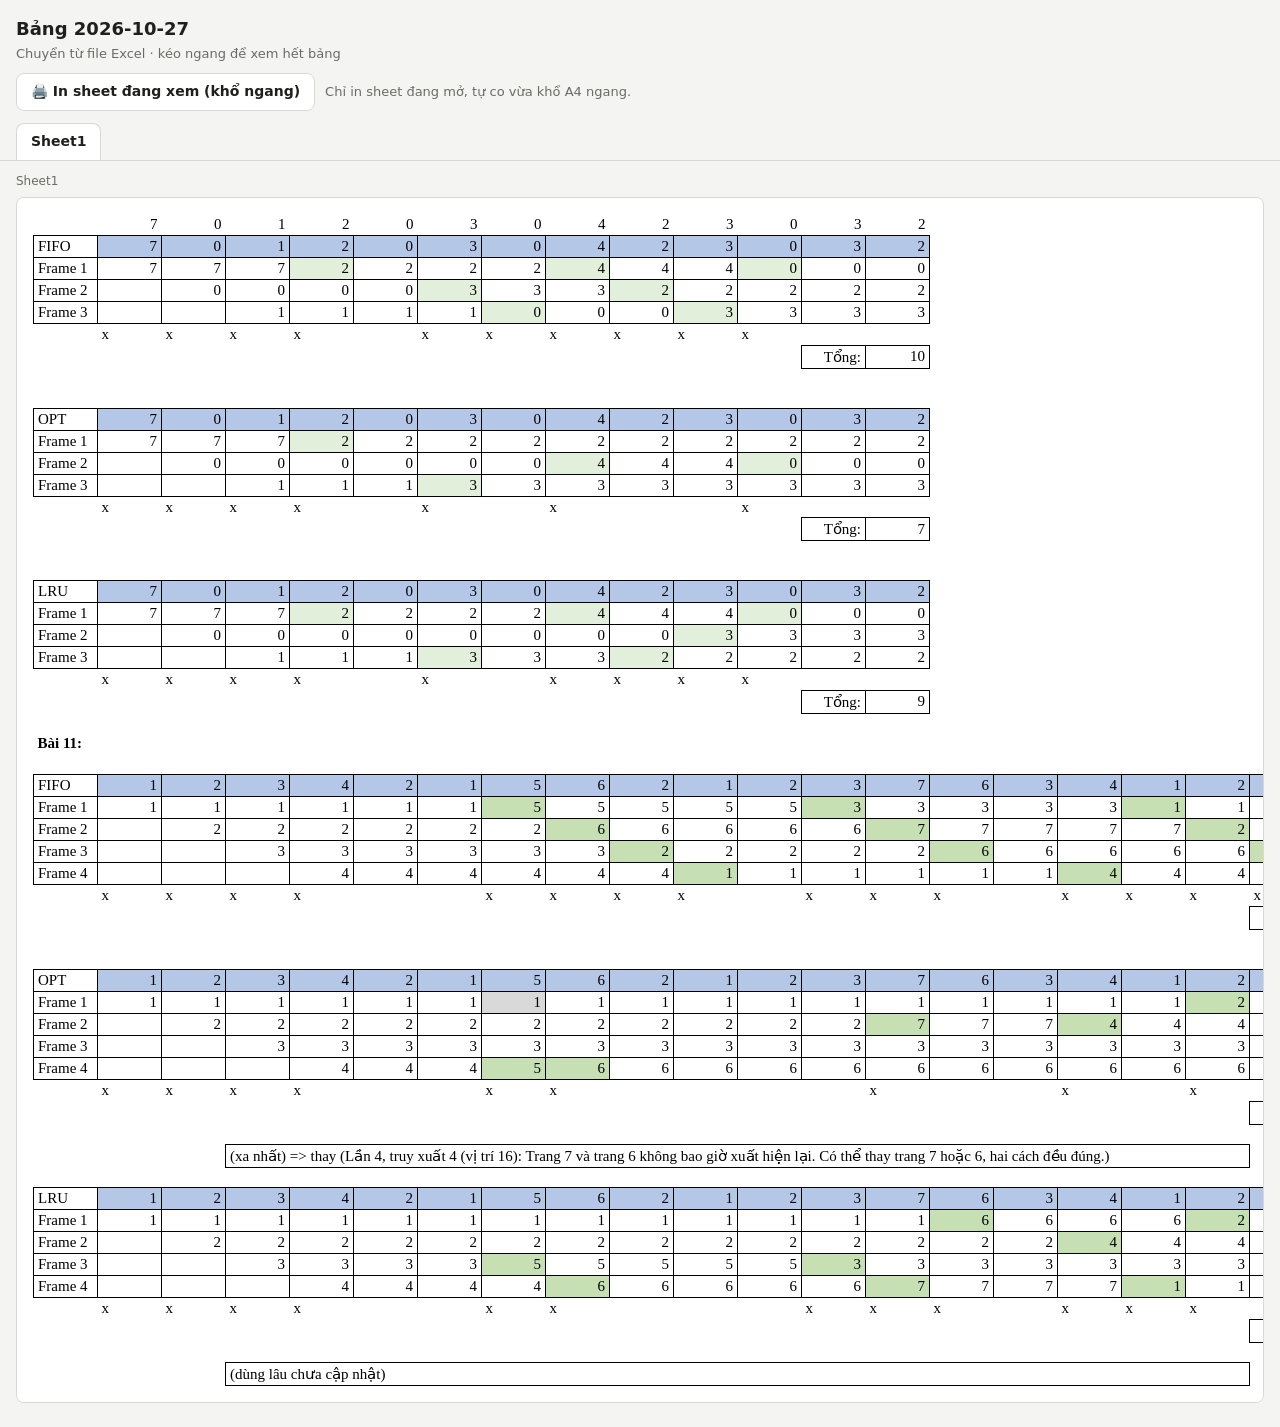
==== commit a24ab559: "code: save codes/html/utc/2026-2027/Nguyen_ly_he_dieu_hanh-1-1-26(N01)/2026-10-27/file-1/index.html" ====
--- a/6ab3d694415010bf620349e5/codes/html/utc/2026-2027/Nguyen_ly_he_dieu_hanh-1-1-26(N01)/2026-10-27/file-1/index.html
+++ b/6ab3d694415010bf620349e5/codes/html/utc/2026-2027/Nguyen_ly_he_dieu_hanh-1-1-26(N01)/2026-10-27/file-1/index.html
@@ -40,7 +40,7 @@
 .print-btn:hover{border-color:var(--acc)}
 
 /* ---------- BẢNG ---------- */
-table{border-collapse:collapse;table-layout:fixed;width:896px;font:15px Calibri,"Times New Roman",serif}
+table{border-collapse:collapse;table-layout:fixed;width:1344px;font:15px Calibri,"Times New Roman",serif}
 td{height:20px;padding:2px 4px;text-align:right;color:#000;white-space:nowrap;overflow:hidden}
 td.ten{text-align:left}                       /* ô nhãn: FIFO, Frame 1... */
 tr.kh td, td.vien{border:1px solid #000}      /* dòng có viền / ô có viền */
@@ -49,6 +49,7 @@
 /* ---------- MÀU Ô ---------- */
 td.xanh{background:#b4c7e7}
 td.la{background:#e2efda}
+td.la2{background:#c6e0b4}
 td.vang{background:#fff2cc}
 td.do{background:#f8cbad}
 td.xam{background:#d9d9d9}
@@ -78,6 +79,13 @@
 <section class="panel on" data-i="0"><div class="meta">Sheet1</div><div class="scroll"><div class="paper">
 <table>
 <colgroup>
+<col style="width:64px">
+<col style="width:64px">
+<col style="width:64px">
+<col style="width:64px">
+<col style="width:64px">
+<col style="width:64px">
+<col style="width:64px">
 <col style="width:64px">
 <col style="width:64px">
 <col style="width:64px">
@@ -129,6 +137,41 @@
 <tr class="dau"><td></td><td>x</td><td>x</td><td>x</td><td>x</td><td></td><td>x</td><td></td><td>x</td><td>x</td><td>x</td><td>x</td><td></td><td></td></tr>
 <!-- Dòng Tổng: chỉ 2 ô cuối có viền (class="vien") -->
 <tr class="tong"><td></td><td></td><td></td><td></td><td></td><td></td><td></td><td></td><td></td><td></td><td></td><td></td><td class="vien">Tổng:</td><td class="vien">9</td></tr>
+<tr class="trong"><td colspan="21"></td></tr>
+<!-- ======== BÀI 11 ======== -->
+<tr class="dau"><td><b>Bài 11:</b></td><td></td><td></td><td></td><td></td><td></td><td></td><td></td><td></td><td></td><td></td><td></td><td></td><td></td><td></td><td></td><td></td><td></td><td></td><td></td><td></td></tr>
+<tr class="trong"><td colspan="21"></td></tr>
+<!-- ======== KHỐI FIFO (Bài 11) ======== -->
+<tr class="kh"><td class="ten">FIFO</td><td class="xanh">1</td><td class="xanh">2</td><td class="xanh">3</td><td class="xanh">4</td><td class="xanh">2</td><td class="xanh">1</td><td class="xanh">5</td><td class="xanh">6</td><td class="xanh">2</td><td class="xanh">1</td><td class="xanh">2</td><td class="xanh">3</td><td class="xanh">7</td><td class="xanh">6</td><td class="xanh">3</td><td class="xanh">4</td><td class="xanh">1</td><td class="xanh">2</td><td class="xanh">3</td><td class="xanh">5</td></tr>
+<tr class="kh"><td class="ten">Frame 1</td><td>1</td><td>1</td><td>1</td><td>1</td><td>1</td><td>1</td><td class="la2">5</td><td>5</td><td>5</td><td>5</td><td>5</td><td class="la2">3</td><td>3</td><td>3</td><td>3</td><td>3</td><td class="la2">1</td><td>1</td><td>1</td><td>1</td></tr>
+<tr class="kh"><td class="ten">Frame 2</td><td></td><td>2</td><td>2</td><td>2</td><td>2</td><td>2</td><td>2</td><td class="la2">6</td><td>6</td><td>6</td><td>6</td><td>6</td><td class="la2">7</td><td>7</td><td>7</td><td>7</td><td>7</td><td class="la2">2</td><td>2</td><td>2</td></tr>
+<tr class="kh"><td class="ten">Frame 3</td><td></td><td></td><td>3</td><td>3</td><td>3</td><td>3</td><td>3</td><td>3</td><td class="la2">2</td><td>2</td><td>2</td><td>2</td><td>2</td><td class="la2">6</td><td>6</td><td>6</td><td>6</td><td>6</td><td class="la2">3</td><td>3</td></tr>
+<tr class="kh"><td class="ten">Frame 4</td><td></td><td></td><td></td><td>4</td><td>4</td><td>4</td><td>4</td><td>4</td><td>4</td><td class="la2">1</td><td>1</td><td>1</td><td>1</td><td>1</td><td>1</td><td class="la2">4</td><td>4</td><td>4</td><td>4</td><td class="la2">5</td></tr>
+<tr class="dau"><td></td><td>x</td><td>x</td><td>x</td><td>x</td><td></td><td></td><td>x</td><td>x</td><td>x</td><td>x</td><td></td><td>x</td><td>x</td><td>x</td><td></td><td>x</td><td>x</td><td>x</td><td>x</td><td>x</td></tr>
+<tr class="tong"><td></td><td></td><td></td><td></td><td></td><td></td><td></td><td></td><td></td><td></td><td></td><td></td><td></td><td></td><td></td><td></td><td></td><td></td><td></td><td class="vien">Tổng:</td><td class="vien">16</td></tr>
+<tr class="trong"><td colspan="21"></td></tr>
+<tr class="trong"><td colspan="21"></td></tr>
+<!-- ======== KHỐI OPT (Bài 11) ======== -->
+<tr class="kh"><td class="ten">OPT</td><td class="xanh">1</td><td class="xanh">2</td><td class="xanh">3</td><td class="xanh">4</td><td class="xanh">2</td><td class="xanh">1</td><td class="xanh">5</td><td class="xanh">6</td><td class="xanh">2</td><td class="xanh">1</td><td class="xanh">2</td><td class="xanh">3</td><td class="xanh">7</td><td class="xanh">6</td><td class="xanh">3</td><td class="xanh">4</td><td class="xanh">1</td><td class="xanh">2</td><td class="xanh">3</td><td class="xanh">5</td></tr>
+<tr class="kh"><td class="ten">Frame 1</td><td>1</td><td>1</td><td>1</td><td>1</td><td>1</td><td>1</td><td class="xam">1</td><td>1</td><td>1</td><td>1</td><td>1</td><td>1</td><td>1</td><td>1</td><td>1</td><td>1</td><td>1</td><td class="la2">2</td><td>2</td><td>2</td></tr>
+<tr class="kh"><td class="ten">Frame 2</td><td></td><td>2</td><td>2</td><td>2</td><td>2</td><td>2</td><td>2</td><td>2</td><td>2</td><td>2</td><td>2</td><td>2</td><td class="la2">7</td><td>7</td><td>7</td><td class="la2">4</td><td>4</td><td>4</td><td>4</td><td class="la2">5</td></tr>
+<tr class="kh"><td class="ten">Frame 3</td><td></td><td></td><td>3</td><td>3</td><td>3</td><td>3</td><td>3</td><td>3</td><td>3</td><td>3</td><td>3</td><td>3</td><td>3</td><td>3</td><td>3</td><td>3</td><td>3</td><td>3</td><td>3</td><td>3</td></tr>
+<tr class="kh"><td class="ten">Frame 4</td><td></td><td></td><td></td><td>4</td><td>4</td><td>4</td><td class="la2">5</td><td class="la2">6</td><td>6</td><td>6</td><td>6</td><td>6</td><td>6</td><td>6</td><td>6</td><td>6</td><td>6</td><td>6</td><td>6</td><td>6</td></tr>
+<tr class="dau"><td></td><td>x</td><td>x</td><td>x</td><td>x</td><td></td><td></td><td>x</td><td>x</td><td></td><td></td><td></td><td></td><td>x</td><td></td><td></td><td>x</td><td></td><td>x</td><td></td><td>x</td></tr>
+<tr class="tong"><td></td><td></td><td></td><td></td><td></td><td></td><td></td><td></td><td></td><td></td><td></td><td></td><td></td><td></td><td></td><td></td><td></td><td></td><td></td><td class="vien">Tổng:</td><td class="vien">10</td></tr>
+<tr class="trong"><td colspan="21"></td></tr>
+<tr class="ghichu"><td></td><td></td><td></td><td class="vien ten" colspan="16">(xa nhất) => thay (Lần 4, truy xuất 4 (vị trí 16): Trang 7 và trang 6 không bao giờ xuất hiện lại. Có thể thay trang 7 hoặc 6, hai cách đều đúng.)</td></tr>
+<tr class="trong"><td colspan="21"></td></tr>
+<!-- ======== KHỐI LRU (Bài 11) ======== -->
+<tr class="kh"><td class="ten">LRU</td><td class="xanh">1</td><td class="xanh">2</td><td class="xanh">3</td><td class="xanh">4</td><td class="xanh">2</td><td class="xanh">1</td><td class="xanh">5</td><td class="xanh">6</td><td class="xanh">2</td><td class="xanh">1</td><td class="xanh">2</td><td class="xanh">3</td><td class="xanh">7</td><td class="xanh">6</td><td class="xanh">3</td><td class="xanh">4</td><td class="xanh">1</td><td class="xanh">2</td><td class="xanh">3</td><td class="xanh">5</td></tr>
+<tr class="kh"><td class="ten">Frame 1</td><td>1</td><td>1</td><td>1</td><td>1</td><td>1</td><td>1</td><td>1</td><td>1</td><td>1</td><td>1</td><td>1</td><td>1</td><td>1</td><td class="la2">6</td><td>6</td><td>6</td><td>6</td><td class="la2">2</td><td>2</td><td>2</td></tr>
+<tr class="kh"><td class="ten">Frame 2</td><td></td><td>2</td><td>2</td><td>2</td><td>2</td><td>2</td><td>2</td><td>2</td><td>2</td><td>2</td><td>2</td><td>2</td><td>2</td><td>2</td><td>2</td><td class="la2">4</td><td>4</td><td>4</td><td>4</td><td class="la2">5</td></tr>
+<tr class="kh"><td class="ten">Frame 3</td><td></td><td></td><td>3</td><td>3</td><td>3</td><td>3</td><td class="la2">5</td><td>5</td><td>5</td><td>5</td><td>5</td><td class="la2">3</td><td>3</td><td>3</td><td>3</td><td>3</td><td>3</td><td>3</td><td>3</td><td>3</td></tr>
+<tr class="kh"><td class="ten">Frame 4</td><td></td><td></td><td></td><td>4</td><td>4</td><td>4</td><td>4</td><td class="la2">6</td><td>6</td><td>6</td><td>6</td><td>6</td><td class="la2">7</td><td>7</td><td>7</td><td>7</td><td class="la2">1</td><td>1</td><td>1</td><td>1</td></tr>
+<tr class="dau"><td></td><td>x</td><td>x</td><td>x</td><td>x</td><td></td><td></td><td>x</td><td>x</td><td></td><td></td><td></td><td>x</td><td>x</td><td>x</td><td></td><td>x</td><td>x</td><td>x</td><td></td><td>x</td></tr>
+<tr class="tong"><td></td><td></td><td></td><td></td><td></td><td></td><td></td><td></td><td></td><td></td><td></td><td></td><td></td><td></td><td></td><td></td><td></td><td></td><td></td><td class="vien">Tổng:</td><td class="vien">13</td></tr>
+<tr class="trong"><td colspan="21"></td></tr>
+<tr class="ghichu"><td></td><td></td><td></td><td class="vien ten" colspan="16">(dùng lâu chưa cập nhật)</td></tr>
 </table>
 </div></div></section>
 
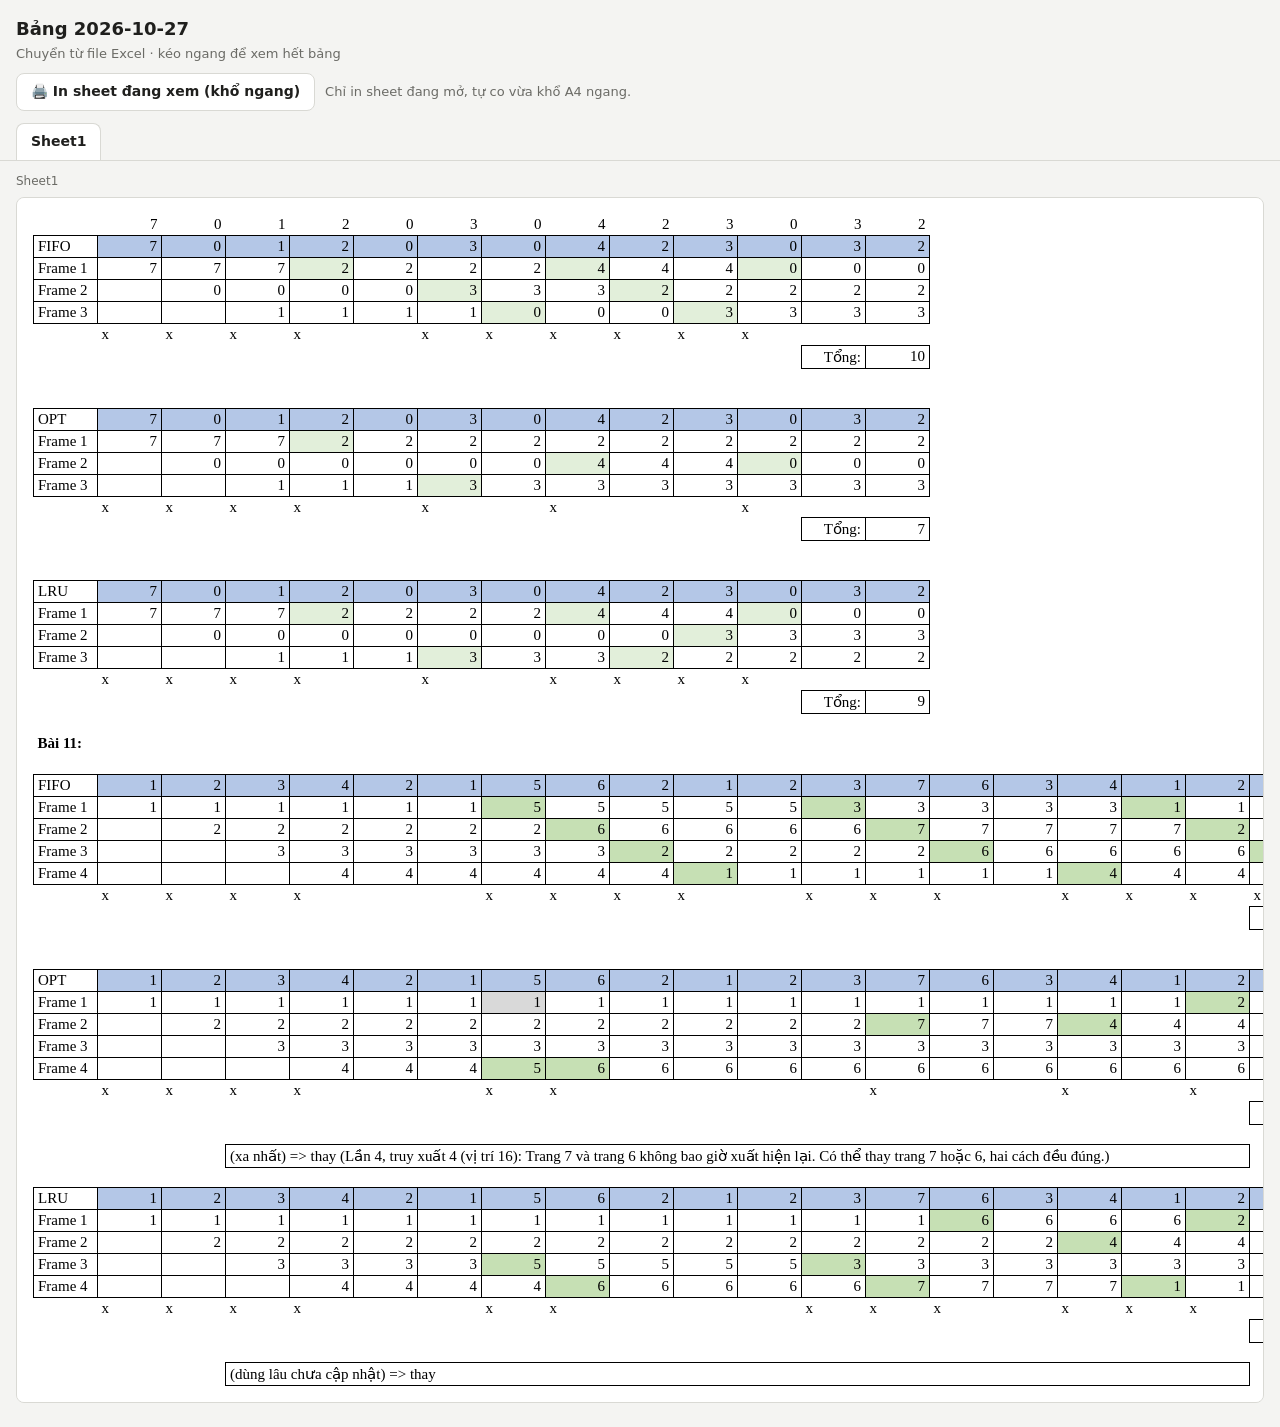
==== commit 481051ee: "code: save codes/html/utc/2026-2027/Nguyen_ly_he_dieu_hanh-1-1-26(N01)/2026-10-27/file-1/index.html" ====
--- a/6ab3d694415010bf620349e5/codes/html/utc/2026-2027/Nguyen_ly_he_dieu_hanh-1-1-26(N01)/2026-10-27/file-1/index.html
+++ b/6ab3d694415010bf620349e5/codes/html/utc/2026-2027/Nguyen_ly_he_dieu_hanh-1-1-26(N01)/2026-10-27/file-1/index.html
@@ -171,7 +171,7 @@
 <tr class="dau"><td></td><td>x</td><td>x</td><td>x</td><td>x</td><td></td><td></td><td>x</td><td>x</td><td></td><td></td><td></td><td>x</td><td>x</td><td>x</td><td></td><td>x</td><td>x</td><td>x</td><td></td><td>x</td></tr>
 <tr class="tong"><td></td><td></td><td></td><td></td><td></td><td></td><td></td><td></td><td></td><td></td><td></td><td></td><td></td><td></td><td></td><td></td><td></td><td></td><td></td><td class="vien">Tổng:</td><td class="vien">13</td></tr>
 <tr class="trong"><td colspan="21"></td></tr>
-<tr class="ghichu"><td></td><td></td><td></td><td class="vien ten" colspan="16">(dùng lâu chưa cập nhật)</td></tr>
+<tr class="ghichu"><td></td><td></td><td></td><td class="vien ten" colspan="16">(dùng lâu chưa cập nhật) => thay</td></tr>
 </table>
 </div></div></section>
 
